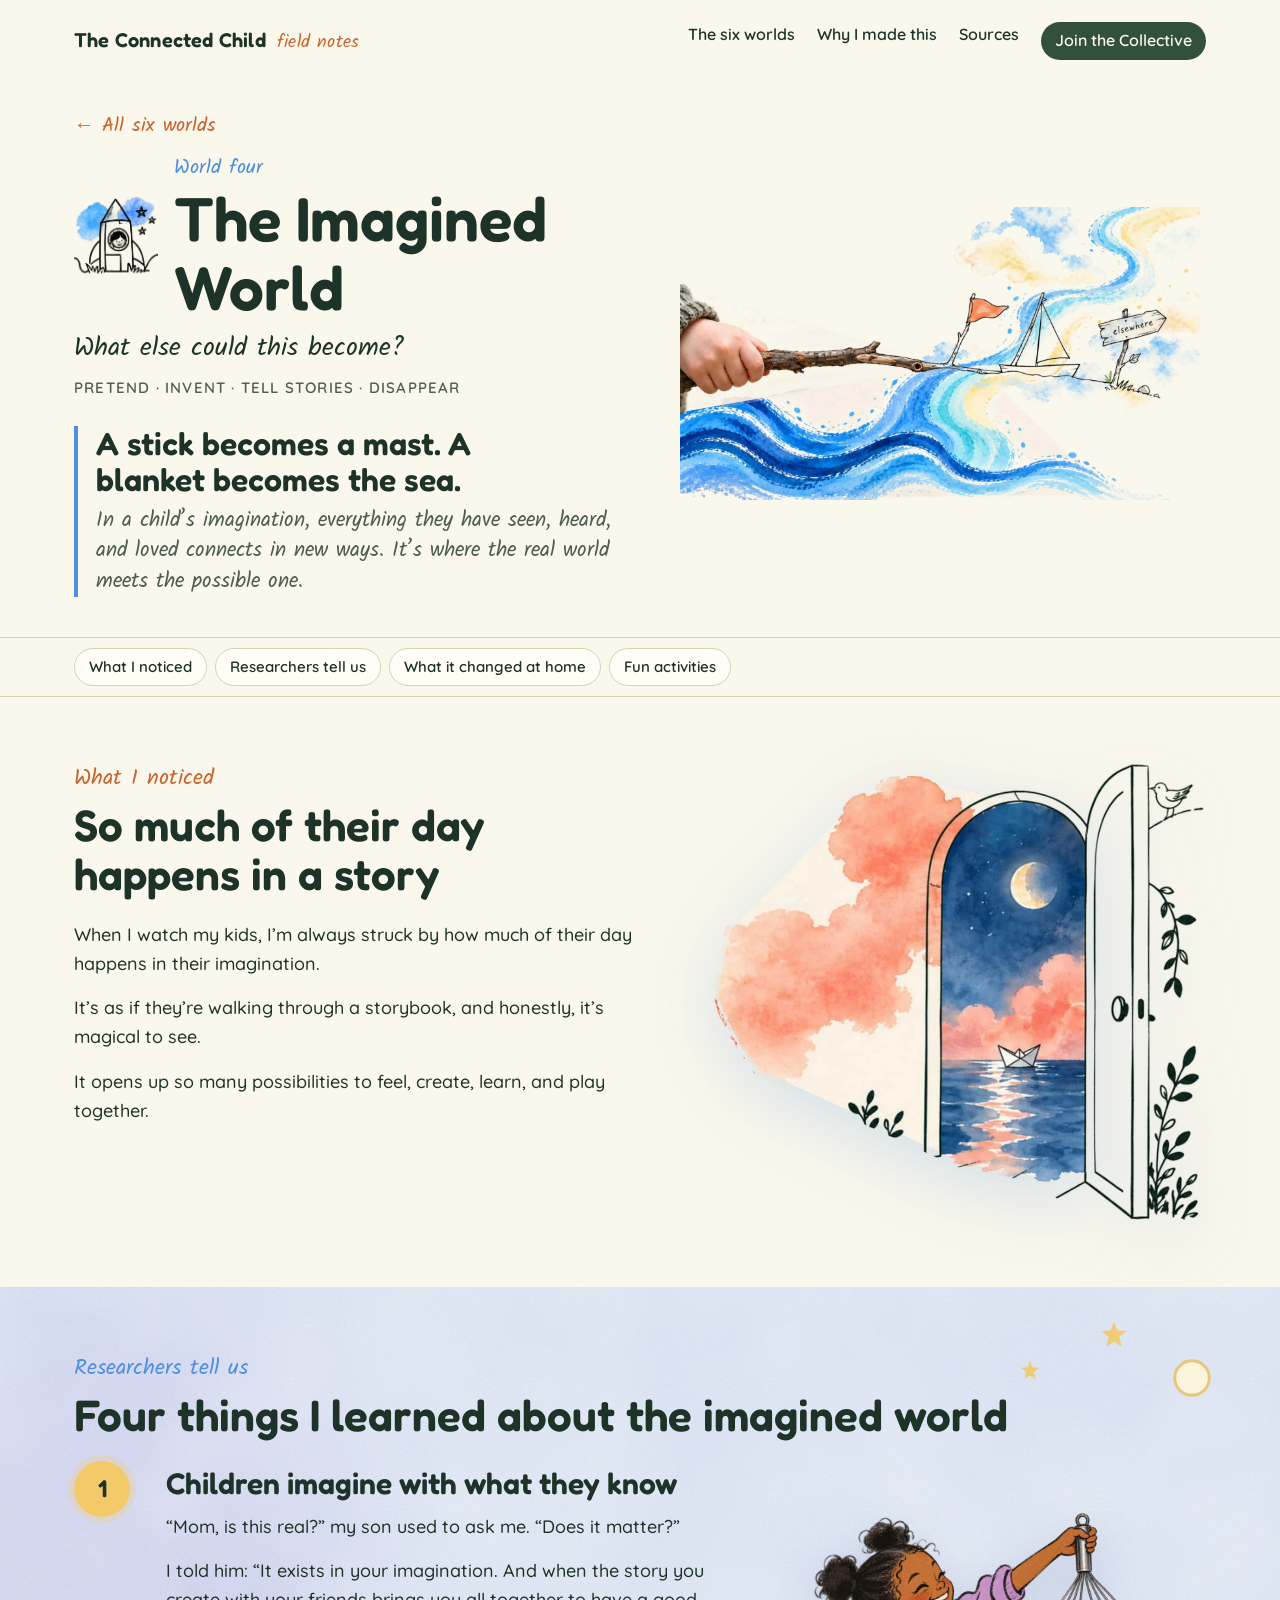
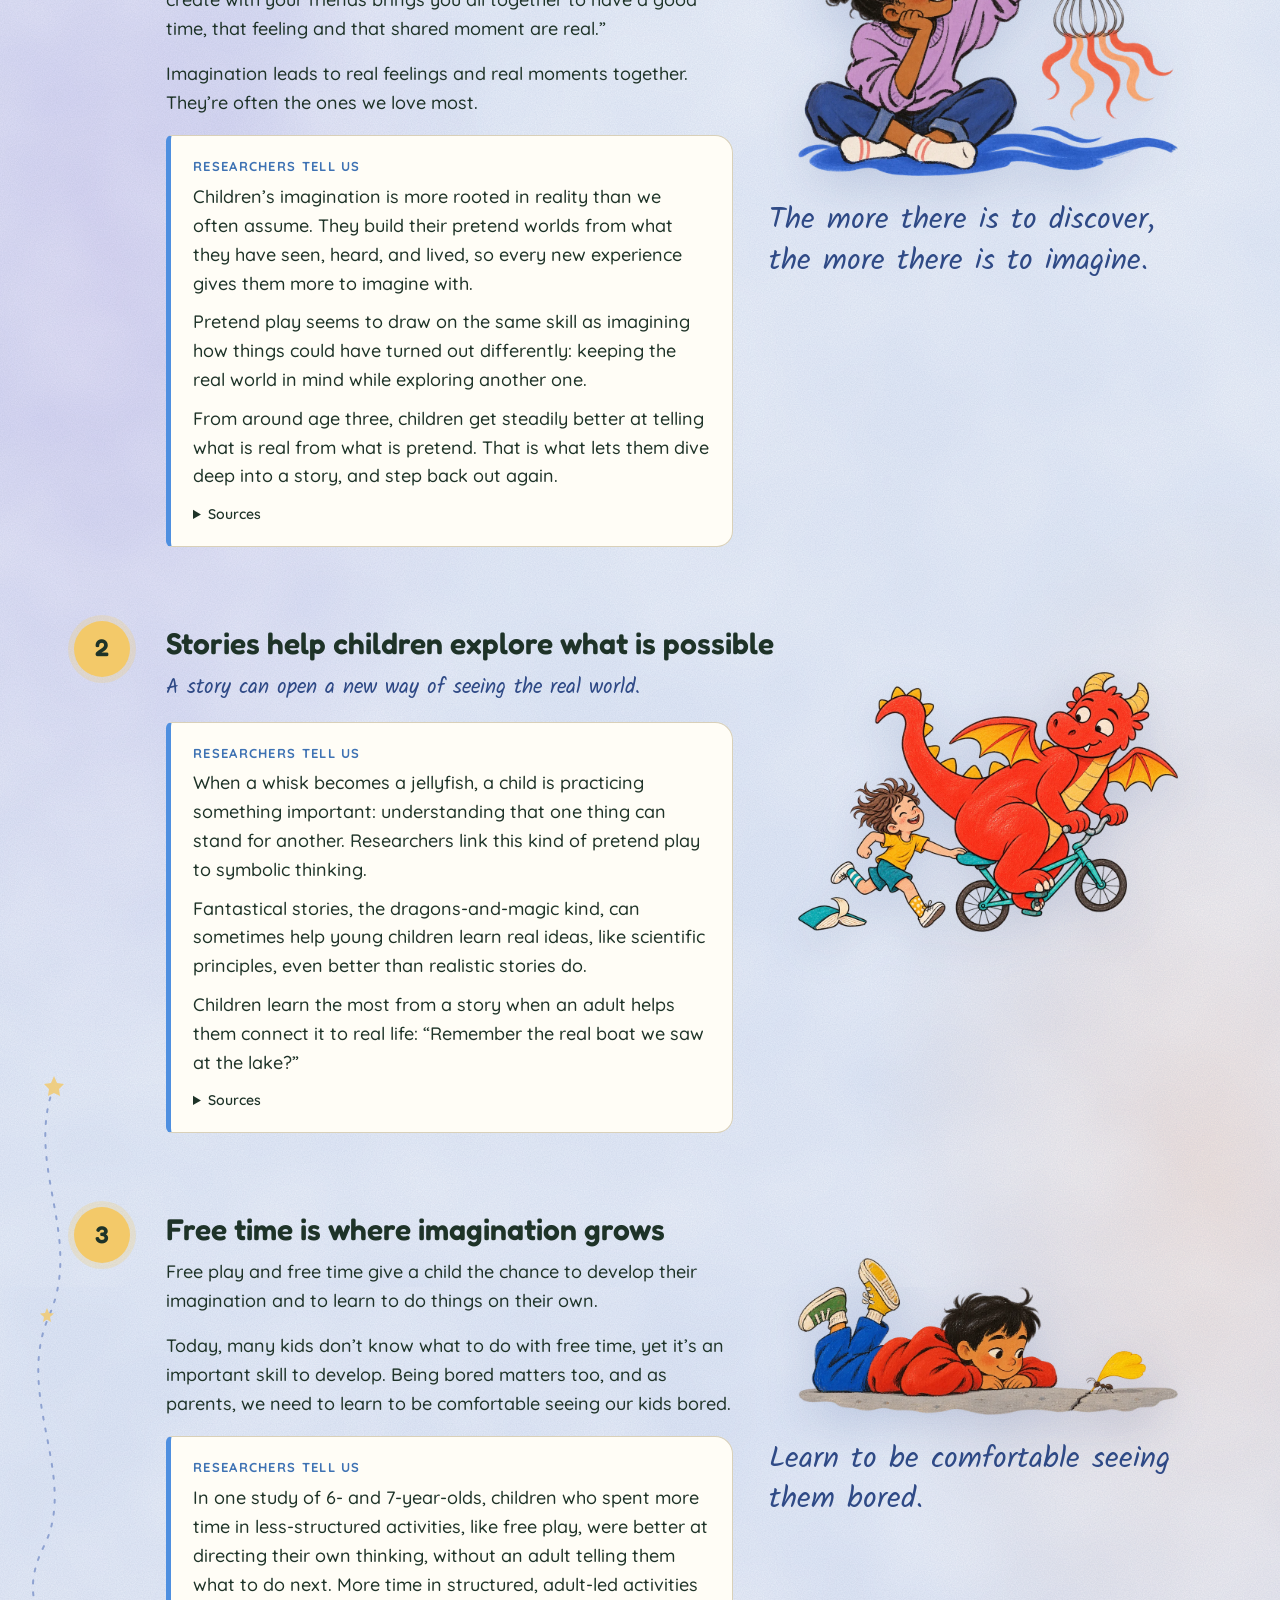
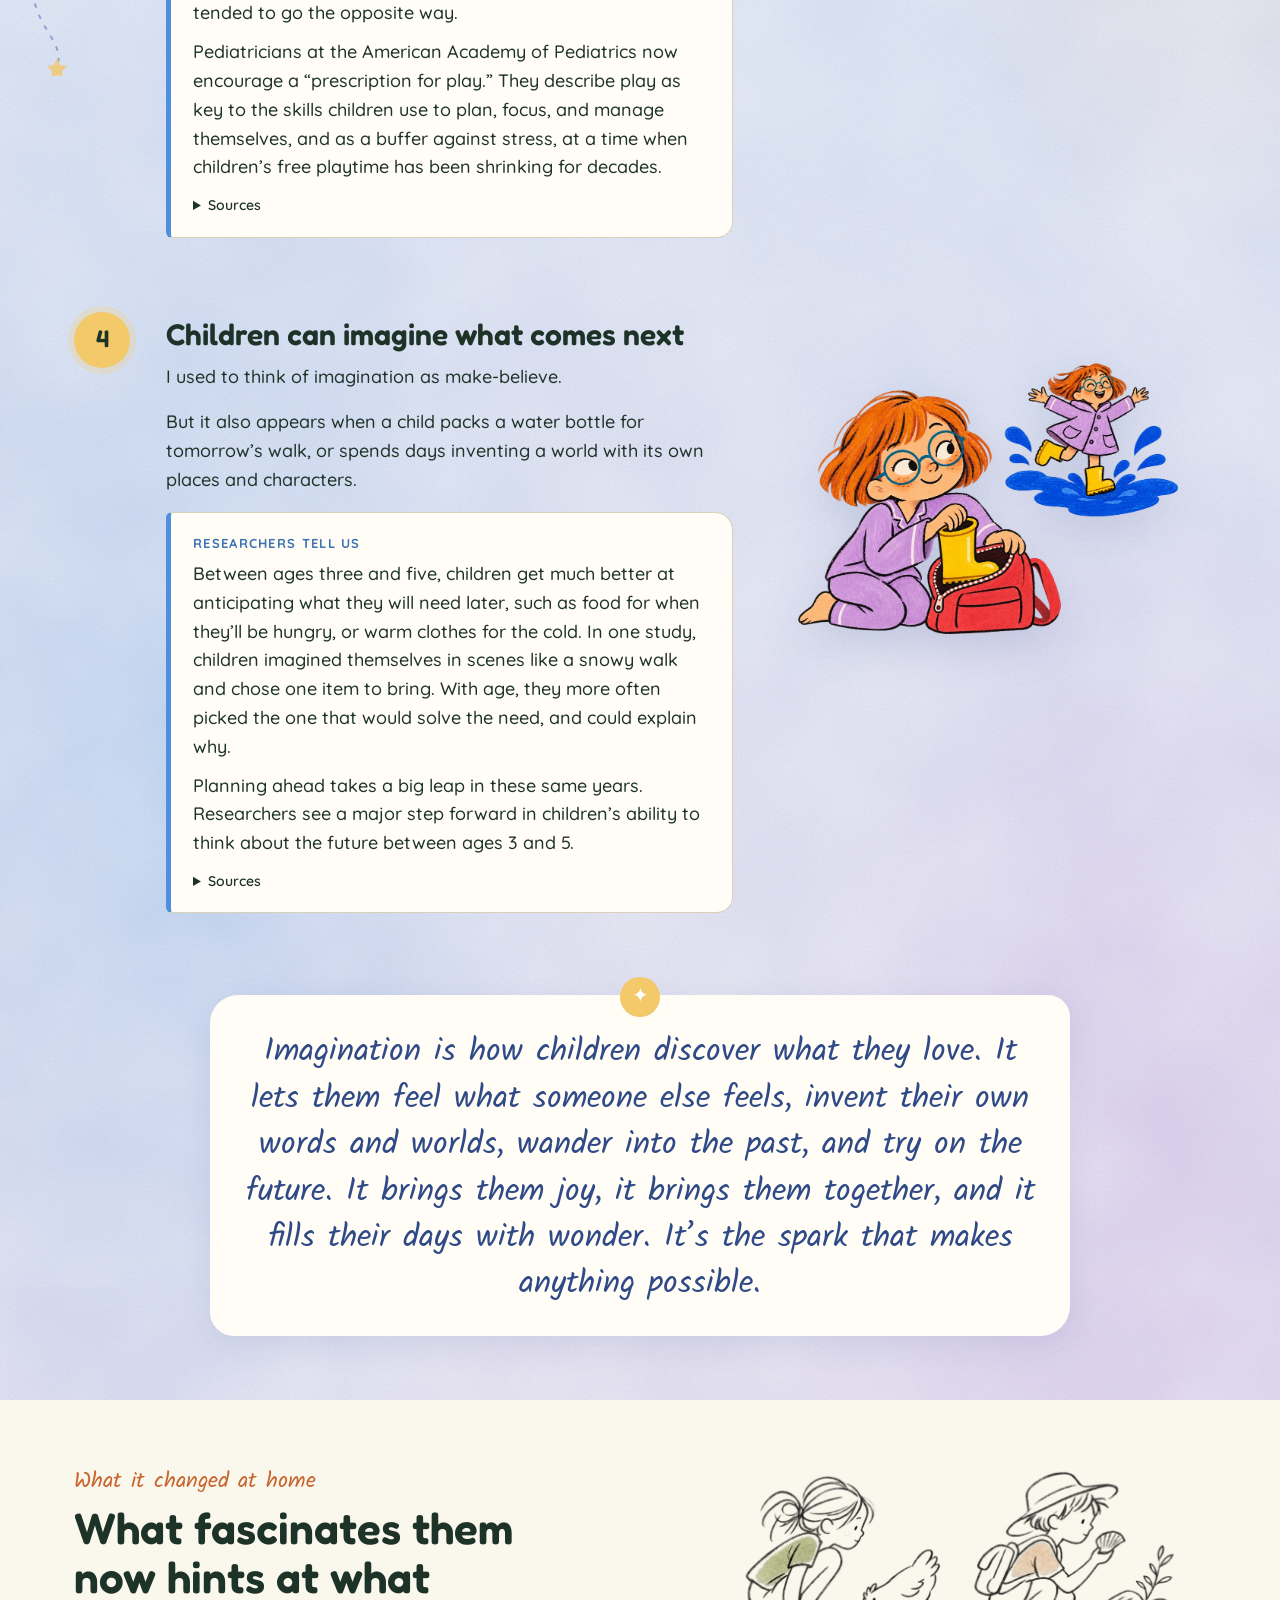
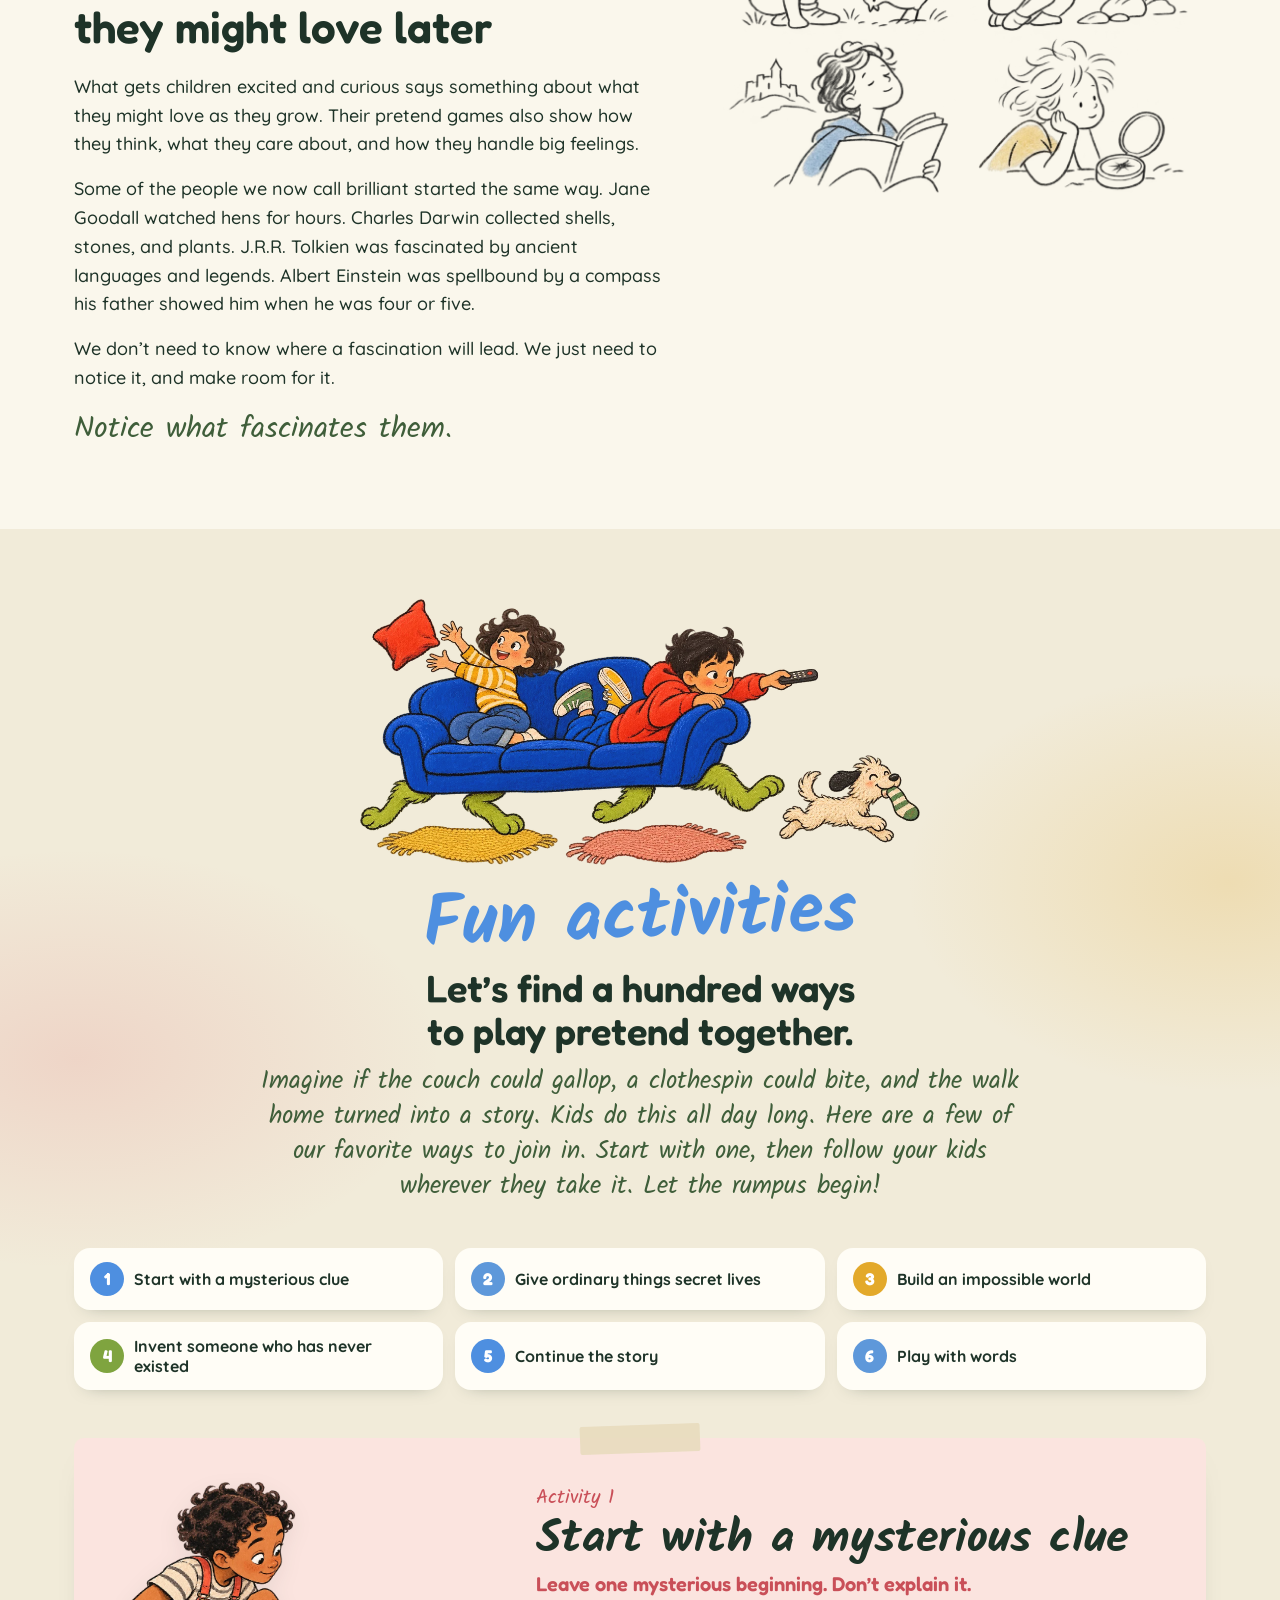
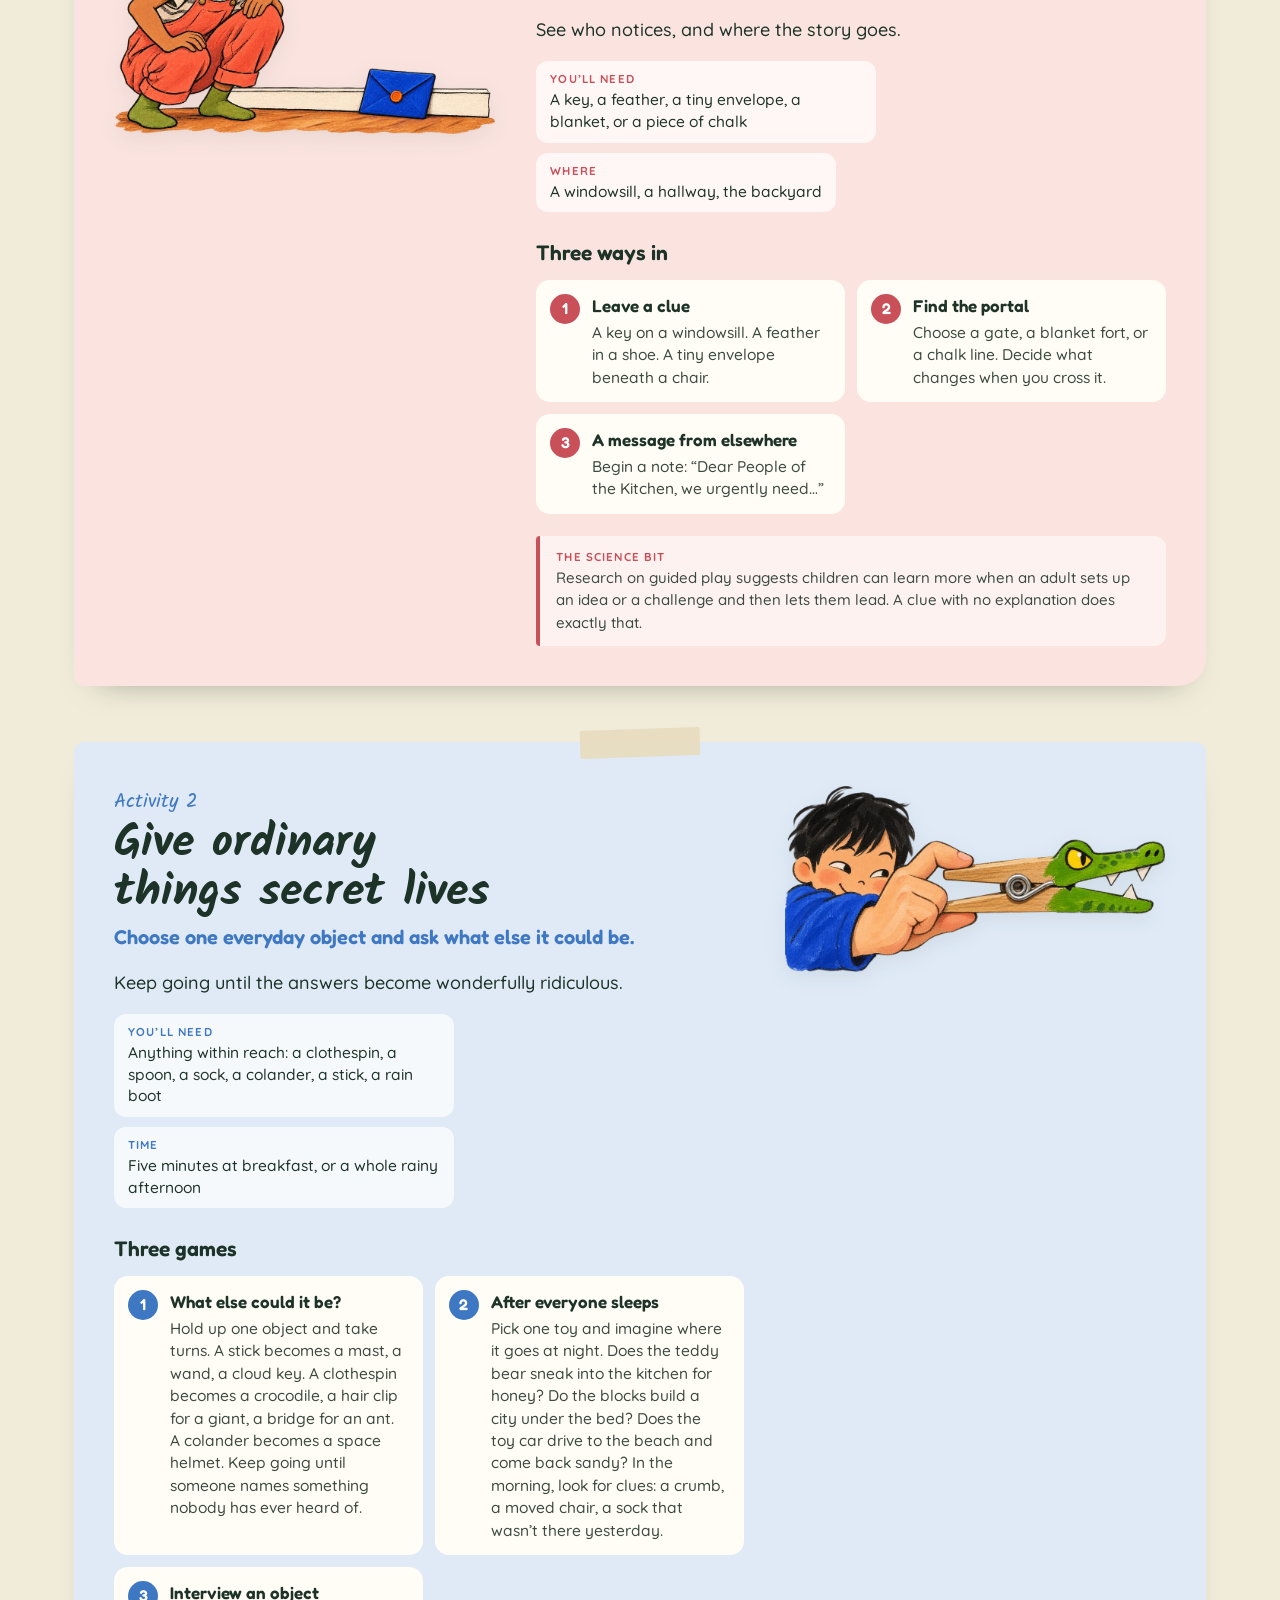
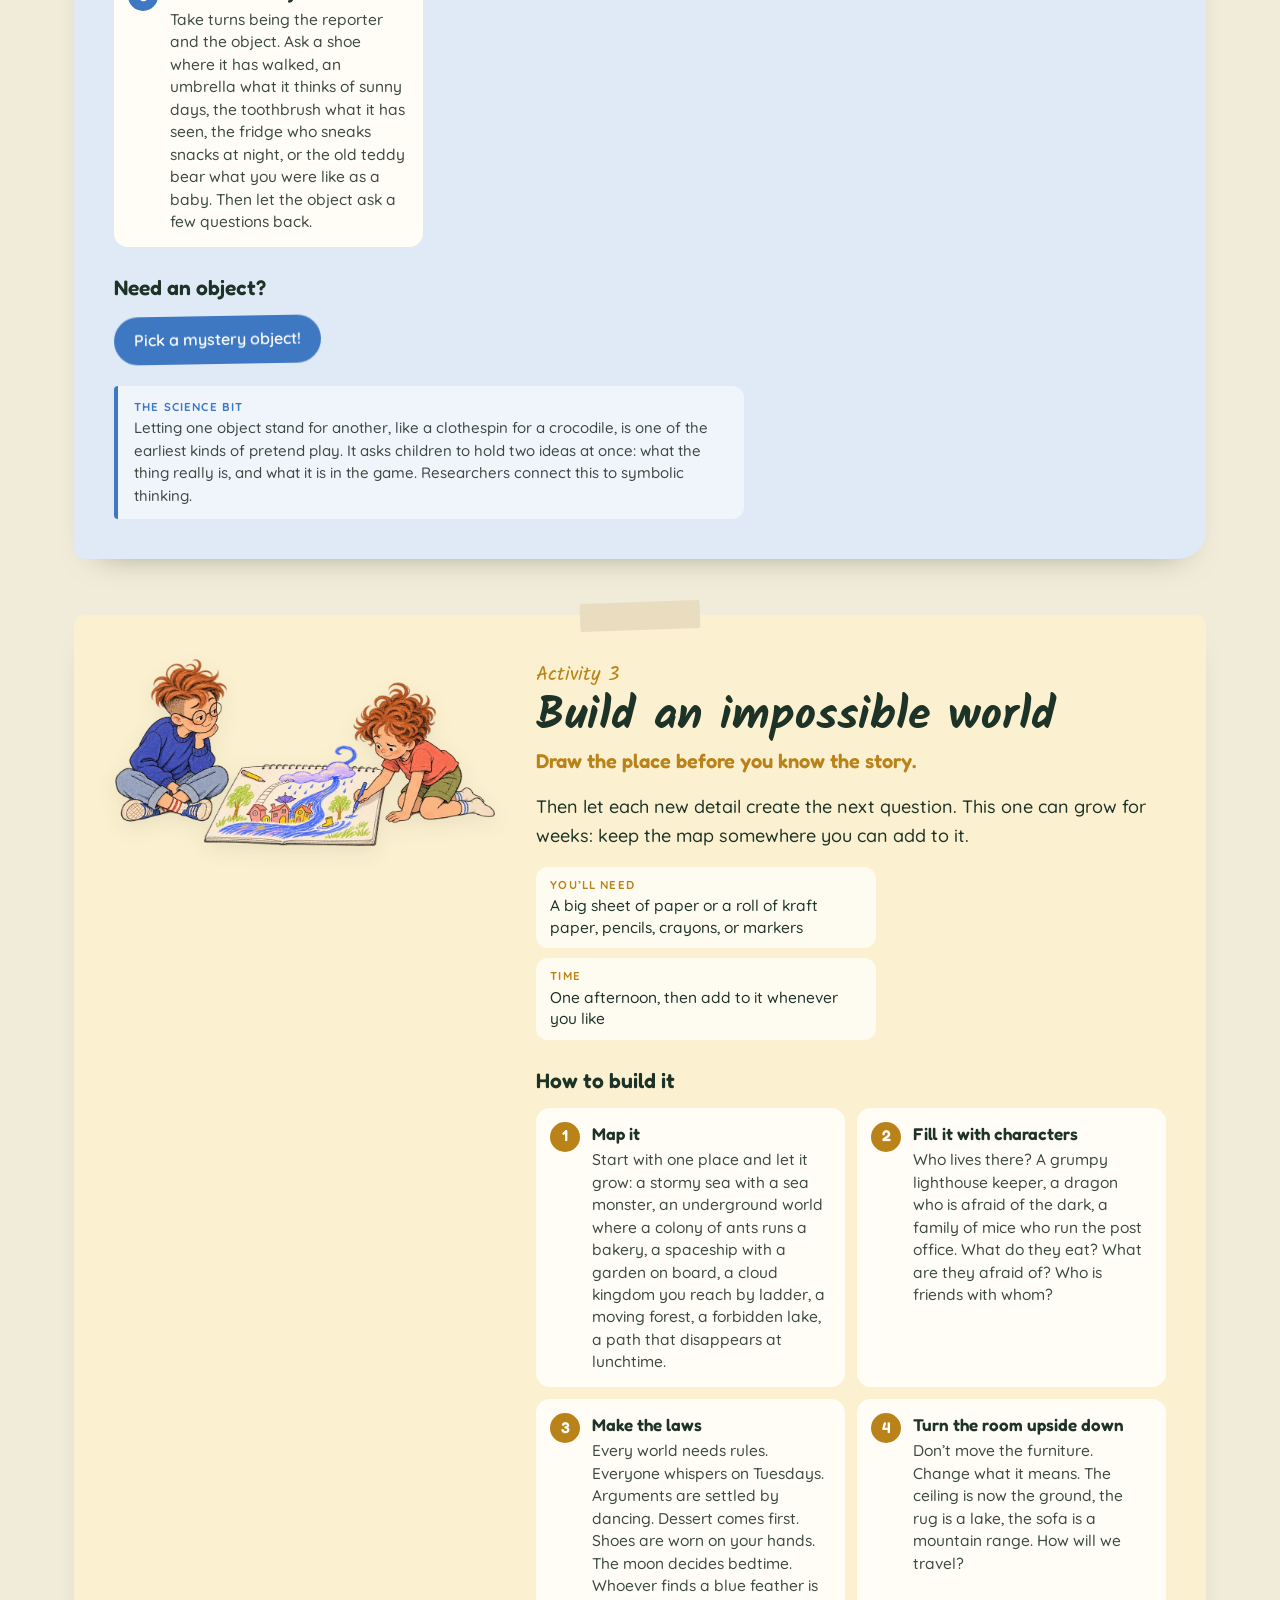
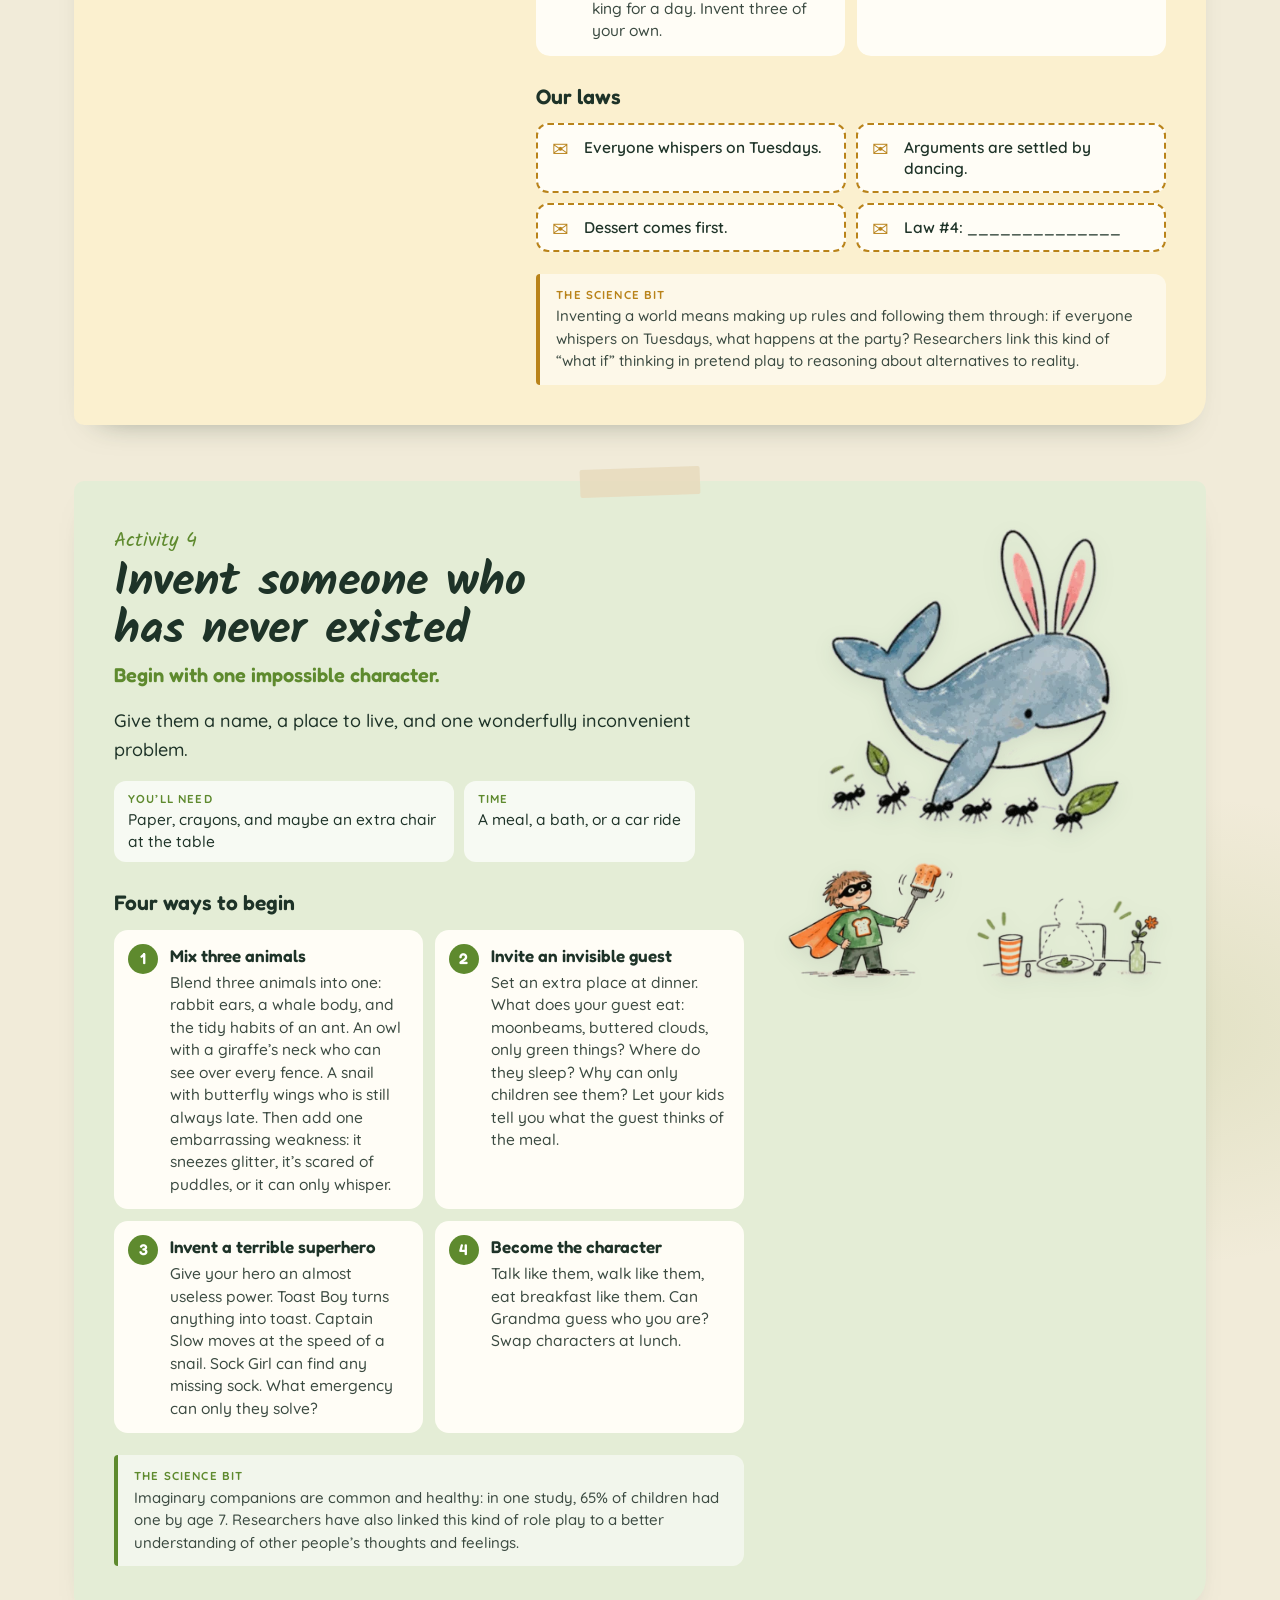
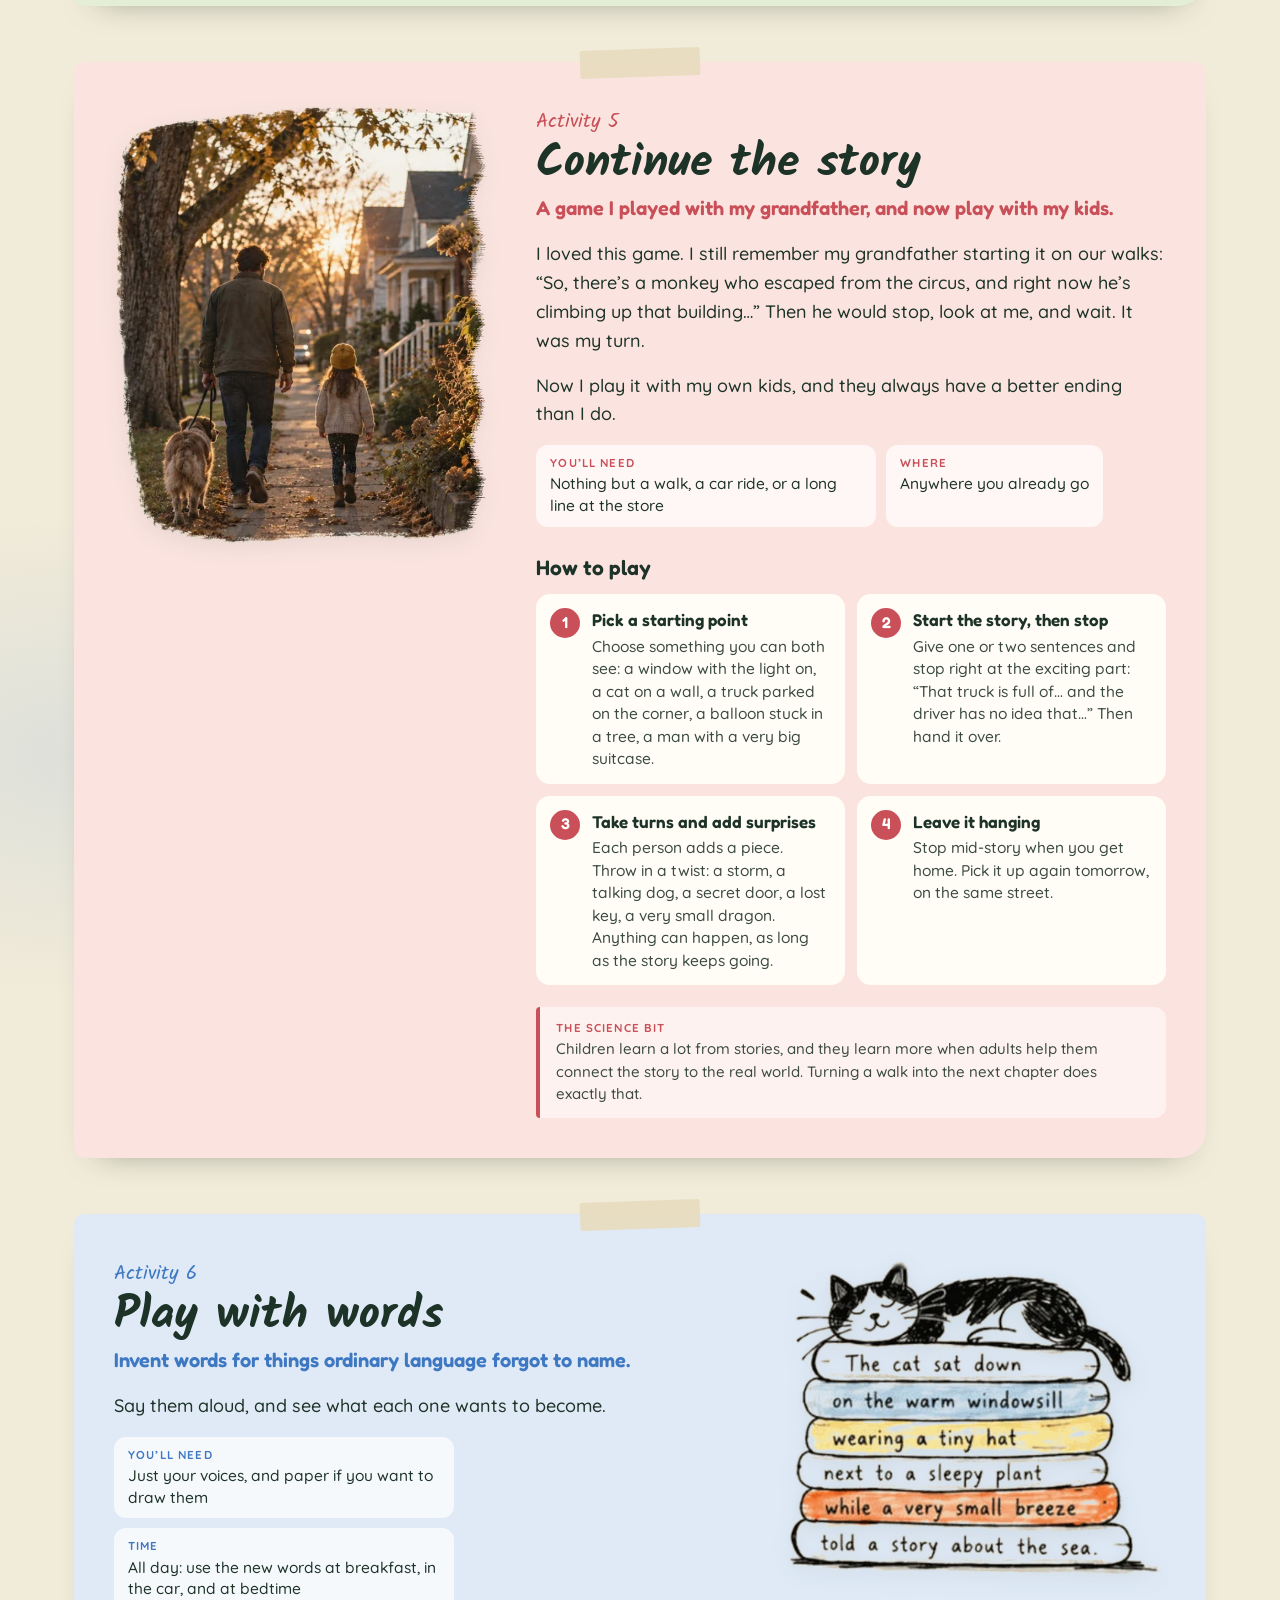
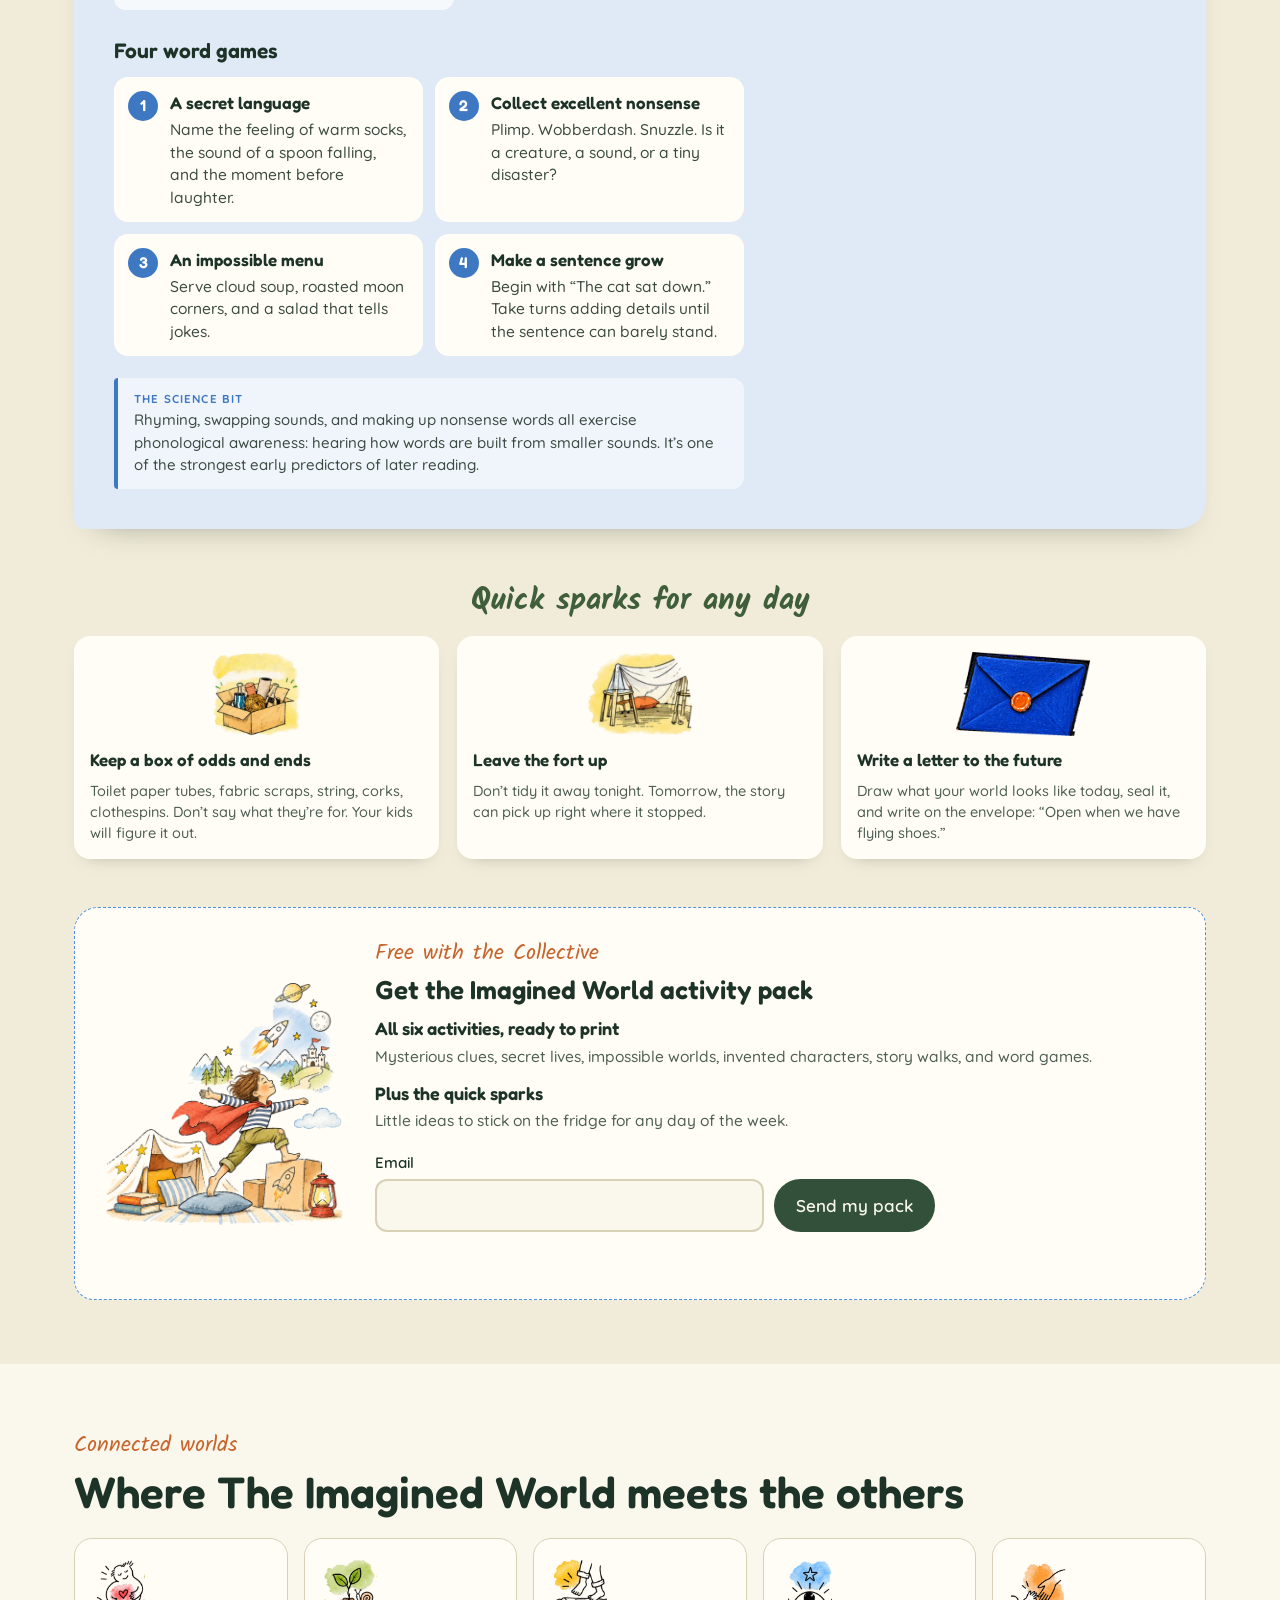
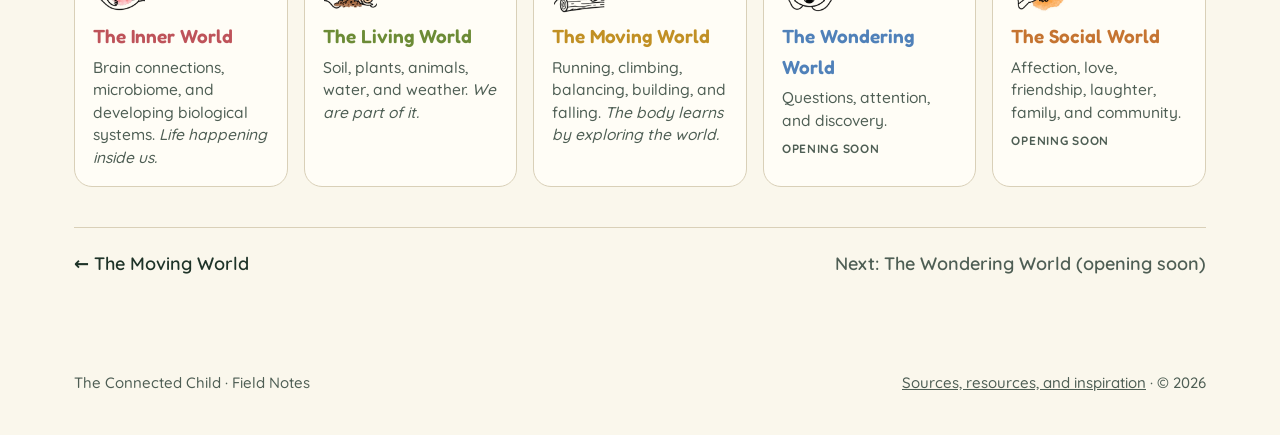
==== imagined-world.html @ 2ee516cb "Imagined World: child-centered intro, curious-children illustration, warmer copy; world cards match " ====
<!DOCTYPE html>
<html lang="en">
<head>
<meta charset="utf-8">
<meta name="viewport" content="width=device-width, initial-scale=1">
<title>The Imagined World · The Connected Child</title>
<meta name="description" content="World four of The Connected Child: what researchers tell us about pretend play, stories, and imagination, what it changed at home, and fun activities to open a secret door together.">
<link rel="preconnect" href="https://fonts.googleapis.com">
<link rel="preconnect" href="https://fonts.gstatic.com" crossorigin>
<link href="https://fonts.googleapis.com/css2?family=Fredoka:wght@500;600&family=Kalam:wght@400;700&family=Quicksand:wght@400;500;600;700&display=swap" rel="stylesheet">
<link rel="stylesheet" href="css/site.css">
<link rel="stylesheet" href="css/world.css">
<style>:root{--w:var(--imagined);--w-soft:#DCE8F8}
/* ---- Imagined World: soft twilight ---- */
@keyframes drift{0%,100%{transform:translateY(0)}50%{transform:translateY(-6px)}}
.w-hero-img{animation:drift 8s ease-in-out infinite}
#explore .garland{width:min(560px,92%)}
#noticed .side img{filter:drop-shadow(0 18px 36px rgba(78,143,224,.22))}
#research{position:relative;overflow:hidden;
  background:
   url("data:image/svg+xml,%3Csvg xmlns='http://www.w3.org/2000/svg' width='240' height='240'%3E%3Cfilter id='n'%3E%3CfeTurbulence type='fractalNoise' baseFrequency='.85' numOctaves='3' stitchTiles='stitch'/%3E%3CfeColorMatrix values='0 0 0 0 .18  0 0 0 0 .25  0 0 0 0 .42  0 0 0 .16 0'/%3E%3C/filter%3E%3Crect width='100%25' height='100%25' filter='url(%23n)'/%3E%3C/svg%3E"),
   url("data:image/svg+xml,%3Csvg xmlns='http://www.w3.org/2000/svg' width='1600' height='1600'%3E%3Cfilter id='m'%3E%3CfeTurbulence type='fractalNoise' baseFrequency='.006' numOctaves='3' seed='4' stitchTiles='stitch'/%3E%3CfeColorMatrix values='0 0 0 0 1  0 0 0 0 1  0 0 0 0 1  0 0 0 .55 -.15'/%3E%3C/filter%3E%3Crect width='100%25' height='100%25' filter='url(%23m)'/%3E%3C/svg%3E"),
   radial-gradient(ellipse 45% 35% at 8% 18%,rgba(186,170,232,.45),transparent 70%),
   radial-gradient(ellipse 40% 30% at 95% 45%,rgba(255,214,186,.45),transparent 70%),
   radial-gradient(ellipse 50% 35% at 12% 82%,rgba(160,200,240,.5),transparent 70%),
   radial-gradient(ellipse 45% 30% at 90% 92%,rgba(214,186,232,.45),transparent 70%),
   linear-gradient(180deg,#E4EBF8 0%,#DEE6F6 55%,#E9E3F3 100%)}
#research::after{content:"";position:absolute;left:1.5%;top:28%;width:70px;height:46%;pointer-events:none;opacity:.8;
  background:url("data:image/svg+xml,%3Csvg xmlns='http://www.w3.org/2000/svg' viewBox='0 0 70 600'%3E%3Cpath d='M35 10 C 5 90, 65 160, 30 240 S 60 400, 25 470 S 50 560, 38 590' fill='none' stroke='%237C93C9' stroke-width='2' stroke-dasharray='3 9' stroke-linecap='round'/%3E%3Cg fill='%23F3C969'%3E%3Cpath d='M35 0l3 7 7 1-5 5 1 7-6-3-6 3 1-7-5-5 7-1z'/%3E%3Cpath d='M28 232l2 5 5 .5-4 3.5 1 5-4-2.5-4 2.5 1-5-4-3.5 5-.5z'/%3E%3Cpath d='M38 582l3 7 7 1-5 5 1 7-6-3-6 3 1-7-5-5 7-1z'/%3E%3C/g%3E%3C/svg%3E") center/contain no-repeat}
#research::before{content:"";position:absolute;top:22px;right:4%;width:220px;height:120px;pointer-events:none;opacity:.9;
  background:
   url("data:image/svg+xml,%3Csvg xmlns='http://www.w3.org/2000/svg' viewBox='0 0 24 24'%3E%3Cpath fill='%23F3C969' d='M12 2l2.6 6.9L22 9.5l-5.6 4.7L18 22l-6-3.8L6 22l1.6-7.8L2 9.5l7.4-.6z'/%3E%3C/svg%3E") 10px 50px/22px no-repeat,
   url("data:image/svg+xml,%3Csvg xmlns='http://www.w3.org/2000/svg' viewBox='0 0 24 24'%3E%3Cpath fill='%23F3C969' d='M12 2l2.6 6.9L22 9.5l-5.6 4.7L18 22l-6-3.8L6 22l1.6-7.8L2 9.5l7.4-.6z'/%3E%3C/svg%3E") 90px 10px/30px no-repeat,
   url("data:image/svg+xml,%3Csvg xmlns='http://www.w3.org/2000/svg' viewBox='0 0 24 24'%3E%3Ccircle cx='12' cy='12' r='9' fill='%23FFF6DA' stroke='%23E9C46A' stroke-width='1.5'/%3E%3C/svg%3E") 160px 46px/46px no-repeat}
#research .w-label{color:#4E8FE0}
#research .finding .n{background:#F3C969;color:#1E3328;box-shadow:0 0 0 6px rgba(243,201,105,.25)}
#research .feel,#research .pull{color:#2F4A86}
#research .finding-body .side img{width:min(380px,100%);filter:drop-shadow(0 14px 22px rgba(47,74,134,.16));animation:drift 9s ease-in-out infinite}
#research .finding:nth-child(even) .side img{animation-delay:-4.5s}
.research-close{position:relative;max-width:860px;margin:64px auto 0;text-align:center;font-family:var(--hand);font-size:clamp(24px,2.7vw,32px);line-height:1.45;color:#2F4A86;padding:34px 30px 28px;background:#FFFDF6;border-radius:28px 22px 30px 24px;box-shadow:0 10px 30px rgba(47,74,134,.10)}
.research-close::before{content:"✦";position:absolute;top:-18px;left:50%;transform:translateX(-50%);width:40px;height:40px;line-height:40px;border-radius:50%;background:#F3C969;color:#fff;font-size:20px}
.lesson .l-art img{filter:drop-shadow(0 6px 10px rgba(30,51,40,.08))}
@media (prefers-reduced-motion:reduce){.w-hero-img,#research .finding-body .side img{animation:none}}
</style>
</head>
<body>

<header class="wrap top">
  <a class="mark" href="index.html">The Connected Child <span>field notes</span></a>
  <nav aria-label="Main">
    <a href="index.html#worlds">The six worlds</a>
    <a href="index.html#why">Why I made this</a>
    <a href="sources.html">Sources</a>
    <a class="pill" href="index.html#signup">Join the Collective</a>
  </nav>
</header>

<main>
  <section class="wrap w-hero">
    <div>
      <a class="w-crumb" href="index.html#worlds">← All six worlds</a>
      <div class="w-title">
        <img src="img/imagined.webp" width="358" height="349" alt="" aria-hidden="true">
        <div>
          <div class="num hand" style="color:var(--w);font-size:20px">World four</div>
          <h1>The Imagined World</h1>
        </div>
      </div>
      <p class="w-tag">What else could this become?</p>
      <p class="w-topics">pretend · invent · tell stories · disappear</p>
      <div class="w-question"><h2>A stick becomes a mast. A blanket becomes the sea.</h2><p>In a child’s imagination, everything they have seen, heard, and loved connects in new ways. It’s where the real world meets the possible one.</p></div>
    </div>
    <img class="w-hero-img" src="img/im-spread.webp" width="1600" height="900" alt="Illustration of a child’s hand holding a stick that turns into a mast, with a flag, a sailboat, and a watercolor sea flowing toward a sign that says “elsewhere.”">
  </section>

  <nav class="w-nav" aria-label="On this page">
    <div class="wrap">
      <a href="#noticed">What I noticed</a>
      <a href="#research">Researchers tell us</a>
      <a href="#home">What it changed at home</a>
      <a href="#explore">Fun activities</a>
    </div>
  </nav>

  <section class="w-sec" id="noticed">
    <div class="wrap two">
      <div class="prose">
        <div class="w-label">What I noticed</div>
        <h2 class="big">So much of their day happens in a story</h2>
        <p>When I watch my kids, I’m always struck by how much of their day happens in their imagination.</p><p>It’s as if they’re walking through a storybook, and honestly, it’s magical to see.</p><p>It opens up so many possibilities to feel, create, learn, and play together.</p>
      </div>
      <div class="side" style="display:grid;gap:16px;justify-items:center"><img src="img/im-portal.webp" width="900" height="843" alt="Watercolor of an open door leading to a night sea, with a crescent moon, pink clouds, and a paper boat on the water."></div>
    </div>
  </section>

  <section class="w-sec tint" id="research">
    <div class="wrap">
      <div class="w-label">Researchers tell us</div>
      <h2 class="big">Four things I learned about the imagined world</h2>
      <div class="findings">
        <article class="finding">
          <div class="n">1</div>
          <div>
            <h3>Children imagine with what they know</h3>
            <div class="finding-body">
              <div><div class="prose"><p>“Mom, is this real?” my son used to ask me. “Does it matter?”</p><p>I told him: “It exists in your imagination. And when the story you create with your friends brings you all together to have a good time, that feeling and that shared moment are real.”</p><p>Imagination leads to real feelings and real moments together. They’re often the ones we love most.</p></div><div class="research"><div class="k">Researchers tell us</div><p>Children’s imagination is more rooted in reality than we often assume. They build their pretend worlds from what they have seen, heard, and lived, so every new experience gives them more to imagine with.</p><p>Pretend play seems to draw on the same skill as imagining how things could have turned out differently: keeping the real world in mind while exploring another one.</p><p>From around age three, children get steadily better at telling what is real from what is pretend. That is what lets them dive deep into a story, and step back out again.</p><details class="src"><summary>Sources</summary><ul><li>Harris, P. L. (2021). Early constraints on the imagination: The realism of young children. <em>Child Development</em>, 92, 466–483.</li><li>Francis, G. A. &amp; Gibson, J. L. (2023). A plausible role of imagination in pretend play, counterfactual reasoning, and executive functions. <em>British Journal of Psychology</em>, 114(3), 749–770.</li><li>Sharon, T. &amp; Woolley, J. D. (2004). Do monsters dream? Young children’s understanding of the fantasy/reality distinction. <em>British Journal of Developmental Psychology</em>, 22, 293–310.</li></ul></details></div></div>
              <div class="side"><img src="img/im-whisk.webp" width="1000" height="694" alt="Illustration of a smiling girl sitting cross-legged, holding up a kitchen whisk with wavy orange streamers like a jellyfish floating over blue waves."><p class="pull">The more there is to discover, the more there is to imagine.</p></div>
            </div>
          </div>
        </article>
        <article class="finding">
          <div class="n">2</div>
          <div>
            <h3>Stories help children explore what is possible</h3>
            <div class="finding-body">
              <div><p class="feel">A story can open a new way of seeing the real world.</p><div class="research"><div class="k">Researchers tell us</div><p>When a whisk becomes a jellyfish, a child is practicing something important: understanding that one thing can stand for another. Researchers link this kind of pretend play to symbolic thinking.</p><p>Fantastical stories, the dragons-and-magic kind, can sometimes help young children learn real ideas, like scientific principles, even better than realistic stories do.</p><p>Children learn the most from a story when an adult helps them connect it to real life: “Remember the real boat we saw at the lake?”</p><details class="src"><summary>Sources</summary><ul><li>Weisberg, D. S. (2015). Pretend play. <em>WIREs Cognitive Science</em>, 6(3), 249–261.</li><li>Hopkins, E. J. &amp; Weisberg, D. S. (2021). Investigating the effectiveness of fantasy stories for teaching scientific principles. <em>Journal of Experimental Child Psychology</em>, 203, 105047.</li><li>Hopkins, E. J. &amp; Weisberg, D. S. (2017). The youngest readers’ dilemma: A review of children’s learning from fictional sources. <em>Developmental Review</em>, 43, 48–70.</li></ul></details></div></div>
              <div class="side"><img src="img/im-dragon.webp" width="1000" height="684" alt="Illustration of a laughing child running behind a big red dragon riding a small blue bicycle, with an open book left on the ground."></div>
            </div>
          </div>
        </article>
        <article class="finding">
          <div class="n">3</div>
          <div>
            <h3>Free time is where imagination grows</h3>
            <div class="finding-body">
              <div><div class="prose"><p>Free play and free time give a child the chance to develop their imagination and to learn to do things on their own.</p><p>Today, many kids don’t know what to do with free time, yet it’s an important skill to develop. Being bored matters too, and as parents, we need to learn to be comfortable seeing our kids bored.</p></div><div class="research"><div class="k">Researchers tell us</div><p>In one study of 6- and 7-year-olds, children who spent more time in less-structured activities, like free play, were better at directing their own thinking, without an adult telling them what to do next. More time in structured, adult-led activities tended to go the opposite way.</p><p>Pediatricians at the American Academy of Pediatrics now encourage a “prescription for play.” They describe play as key to the skills children use to plan, focus, and manage themselves, and as a buffer against stress, at a time when children’s free playtime has been shrinking for decades.</p><details class="src"><summary>Sources</summary><ul><li>Barker, J. E. et al. (2014). Less-structured time in children’s daily lives predicts self-directed executive functioning. <em>Frontiers in Psychology</em>, 5, 593.</li><li>Yogman, M. et al. &amp; AAP Committee on Psychosocial Aspects of Child and Family Health (2018). The power of play: A pediatric role in enhancing development in young children. <em>Pediatrics</em>, 142(3), e20182058.</li></ul></details></div></div>
              <div class="side"><img src="img/im-ant.webp" width="1000" height="411" alt="Illustration of a boy lying on the sidewalk, chin on his hands, watching an ant carry a yellow petal much bigger than itself."><p class="pull">Learn to be comfortable seeing them bored.</p></div>
            </div>
          </div>
        </article>
        <article class="finding">
          <div class="n">4</div>
          <div>
            <h3>Children can imagine what comes next</h3>
            <div class="finding-body">
              <div><div class="prose"><p>I used to think of imagination as make-believe.</p><p>But it also appears when a child packs a water bottle for tomorrow’s walk, or spends days inventing a world with its own places and characters.</p></div><div class="research"><div class="k">Researchers tell us</div><p>Between ages three and five, children get much better at anticipating what they will need later, such as food for when they’ll be hungry, or warm clothes for the cold. In one study, children imagined themselves in scenes like a snowy walk and chose one item to bring. With age, they more often picked the one that would solve the need, and could explain why.</p><p>Planning ahead takes a big leap in these same years. Researchers see a major step forward in children’s ability to think about the future between ages 3 and 5.</p><details class="src"><summary>Sources</summary><ul><li>Atance, C. M. &amp; Meltzoff, A. N. (2005). My future self: Young children’s ability to anticipate and explain future states. <em>Cognitive Development</em>, 20, 341–361.</li><li>Moffett, L., Moll, H. &amp; FitzGibbon, L. (2018). Future planning in preschool children. <em>Developmental Psychology</em>.</li></ul></details></div></div>
              <div class="side"><img src="img/im-boots.webp" width="1000" height="713" alt="Illustration of a girl in pajamas packing yellow rain boots into her bag, imagining herself splashing in a puddle tomorrow."></div>
            </div>
          </div>
        </article>
      </div>
      <p class="research-close">Imagination is how children discover what they love. It lets them feel what someone else feels, invent their own words and worlds, wander into the past, and try on the future. It brings them joy, it brings them together, and it fills their days with wonder. It’s the spark that makes anything possible.</p>
    </div>
  </section>

  <section class="w-sec" id="home">
    <div class="wrap two">
      <div class="prose">
        <div class="w-label">What it changed at home</div>
        <h2 class="big">What fascinates them now hints at what they might love later</h2>
        <p>What gets children excited and curious says something about what they might love as they grow. Their pretend games also show how they think, what they care about, and how they handle big feelings.</p><p>Some of the people we now call brilliant started the same way. Jane Goodall watched hens for hours. Charles Darwin collected shells, stones, and plants. J.R.R. Tolkien was fascinated by ancient languages and legends. Albert Einstein was spellbound by a compass his father showed him when he was four or five.</p><p>We don’t need to know where a fascination will lead. We just need to notice it, and make room for it.</p>
        <p class="pull">Notice what fascinates them.</p>
      </div>
      <img src="img/im-curious.webp" width="1000" height="679" alt="Pencil drawings of four curious children: a girl crouching to watch a hen, a boy in a sun hat studying a seashell, a child reading a book of castles and legends, and a child gazing at an open compass.">
    </div>
  </section>

  <section class="w-sec explore" id="explore">
    <div class="wrap">
      <div class="ex-head">
        <img class="garland" src="img/im-couch.webp" width="1100" height="522" alt="" aria-hidden="true">
        <div class="ex-title">
          
          <div class="ex-kicker">Fun activities</div>
          <h2>Let’s find a hundred ways to play pretend together.</h2>
          <p class="ex-sub">Imagine if the couch could gallop, a clothespin could bite, and the walk home turned into a story. Kids do this all day long. Here are a few of our favorite ways to join in. Start with one, then follow your kids wherever they take it. Let the rumpus begin!</p>
        </div>
        
      </div>
      <nav class="ex-menu" aria-label="Activities on this page" style="--cols:3"><a href="#act-clue" class="m1"><b>1</b>Start with a mysterious clue</a><a href="#act-objects" class="m2"><b>2</b>Give ordinary things secret lives</a><a href="#act-world" class="m3"><b>3</b>Build an impossible world</a><a href="#act-character" class="m4"><b>4</b>Invent someone who has never existed</a><a href="#act-story" class="m1"><b>5</b>Continue the story</a><a href="#act-words" class="m2"><b>6</b>Play with words</a></nav>
      
      <article class="lesson l1" id="act-clue">
        <div class="l-art"><img src="img/im-envelope.webp" width="1000" height="663" alt="Illustration of a curious child crouching to look at a blue envelope with an orange wax seal, propped against the baseboard."></div>
        <div class="l-body"><div class="l-num">Activity 1</div>
          <h3>Start with a mysterious clue</h3>
          <p class="l-tag">Leave one mysterious beginning. Don’t explain it.</p>
          <p>See who notices, and where the story goes.</p>
          <div class="facts"><div><span>You’ll need</span>A key, a feather, a tiny envelope, a blanket, or a piece of chalk</div><div><span>Where</span>A windowsill, a hallway, the backyard</div></div><h4 class="l-h">Three ways in</h4><ol class="steps4"><li><b>Leave a clue</b>A key on a windowsill. A feather in a shoe. A tiny envelope beneath a chair.</li><li><b>Find the portal</b>Choose a gate, a blanket fort, or a chalk line. Decide what changes when you cross it.</li><li><b>A message from elsewhere</b>Begin a note: “Dear People of the Kitchen, we urgently need…”</li></ol><div class="science"><b>The science bit</b> Research on guided play suggests children can learn more when an adult sets up an idea or a challenge and then lets them lead. A clue with no explanation does exactly that.</div></div>
      </article>
      <article class="lesson l2 flip" id="act-objects">
        <div class="l-art"><img src="img/im-clothespin.webp" width="1000" height="488" alt="Illustration of a grinning boy holding a wooden clothespin painted like a crocodile, its jaws wide open."></div>
        <div class="l-body"><div class="l-num">Activity 2</div>
          <h3>Give ordinary things secret lives</h3>
          <p class="l-tag">Choose one everyday object and ask what else it could be.</p>
          <p>Keep going until the answers become wonderfully ridiculous.</p>
          <div class="facts"><div><span>You’ll need</span>Anything within reach: a clothespin, a spoon, a sock, a colander, a stick, a rain boot</div><div><span>Time</span>Five minutes at breakfast, or a whole rainy afternoon</div></div><h4 class="l-h">Three games</h4><ol class="steps4"><li><b>What else could it be?</b>Hold up one object and take turns. A stick becomes a mast, a wand, a cloud key. A clothespin becomes a crocodile, a hair clip for a giant, a bridge for an ant. A colander becomes a space helmet. Keep going until someone names something nobody has ever heard of.</li><li><b>After everyone sleeps</b>Pick one toy and imagine where it goes at night. Does the teddy bear sneak into the kitchen for honey? Do the blocks build a city under the bed? Does the toy car drive to the beach and come back sandy? In the morning, look for clues: a crumb, a moved chair, a sock that wasn’t there yesterday.</li><li><b>Interview an object</b>Take turns being the reporter and the object. Ask a shoe where it has walked, an umbrella what it thinks of sunny days, the toothbrush what it has seen, the fridge who sneaks snacks at night, or the old teddy bear what you were like as a baby. Then let the object ask a few questions back.</li></ol><h4 class="l-h">Need an object?</h4><div class="spin" data-options='["A wooden spoon", "A clothespin", "An old sock", "A cardboard tube", "A colander", "A scarf", "A stick", "A rain boot", "An umbrella", "A toothbrush", "A cushion", "A paper bag", "A bottle cap", "A blanket", "A teddy bear", "A whisk"]'><button type="button">Pick a mystery object!</button><output aria-live="polite"></output></div><div class="science"><b>The science bit</b> Letting one object stand for another, like a clothespin for a crocodile, is one of the earliest kinds of pretend play. It asks children to hold two ideas at once: what the thing really is, and what it is in the game. Researchers connect this to symbolic thinking.</div></div>
      </article>
      <article class="lesson l3" id="act-world">
        <div class="l-art"><img src="img/im-siblings.webp" width="1000" height="491" alt="Illustration of two siblings on the floor drawing a world together in a big sketchbook: little houses, a river flowing from a purple cloud, a ladder to the sky, and a yellow rain boot floating by."></div>
        <div class="l-body"><div class="l-num">Activity 3</div>
          <h3>Build an impossible world</h3>
          <p class="l-tag">Draw the place before you know the story.</p>
          <p>Then let each new detail create the next question. This one can grow for weeks: keep the map somewhere you can add to it.</p>
          <div class="facts"><div><span>You’ll need</span>A big sheet of paper or a roll of kraft paper, pencils, crayons, or markers</div><div><span>Time</span>One afternoon, then add to it whenever you like</div></div><h4 class="l-h">How to build it</h4><ol class="steps4"><li><b>Map it</b>Start with one place and let it grow: a stormy sea with a sea monster, an underground world where a colony of ants runs a bakery, a spaceship with a garden on board, a cloud kingdom you reach by ladder, a moving forest, a forbidden lake, a path that disappears at lunchtime.</li><li><b>Fill it with characters</b>Who lives there? A grumpy lighthouse keeper, a dragon who is afraid of the dark, a family of mice who run the post office. What do they eat? What are they afraid of? Who is friends with whom?</li><li><b>Make the laws</b>Every world needs rules. Everyone whispers on Tuesdays. Arguments are settled by dancing. Dessert comes first. Shoes are worn on your hands. The moon decides bedtime. Whoever finds a blue feather is king for a day. Invent three of your own.</li><li><b>Turn the room upside down</b>Don’t move the furniture. Change what it means. The ceiling is now the ground, the rug is a lake, the sofa is a mountain range. How will we travel?</li></ol><h4 class="l-h">Our laws</h4><div class="tickets"><div class="ticket">Everyone whispers on Tuesdays.</div><div class="ticket">Arguments are settled by dancing.</div><div class="ticket">Dessert comes first.</div><div class="ticket">Law #4: ______________</div></div><div class="science"><b>The science bit</b> Inventing a world means making up rules and following them through: if everyone whispers on Tuesdays, what happens at the party? Researchers link this kind of “what if” thinking in pretend play to reasoning about alternatives to reality.</div></div>
      </article>
      <article class="lesson l4 flip" id="act-character">
        <div class="l-art"><img src="img/im-a4-whale.webp" width="400" height="419" alt="Watercolor of a whale with rabbit ears, followed by a line of busy ants." style="width:min(300px,100%)"><div style="display:flex;gap:18px;align-items:end;justify-content:center"><img src="img/im-a4-hero.webp" width="400" height="279" alt="Drawing of a masked superhero with a toast emblem, proudly holding up toast on a fork." style="width:170px"><img src="img/im-a4-guest.webp" width="400" height="176" alt="Drawing of a place set at the table for an invisible guest." style="width:190px"></div></div>
        <div class="l-body"><div class="l-num">Activity 4</div>
          <h3>Invent someone who has never existed</h3>
          <p class="l-tag">Begin with one impossible character.</p>
          <p>Give them a name, a place to live, and one wonderfully inconvenient problem.</p>
          <div class="facts"><div><span>You’ll need</span>Paper, crayons, and maybe an extra chair at the table</div><div><span>Time</span>A meal, a bath, or a car ride</div></div><h4 class="l-h">Four ways to begin</h4><ol class="steps4"><li><b>Mix three animals</b>Blend three animals into one: rabbit ears, a whale body, and the tidy habits of an ant. An owl with a giraffe’s neck who can see over every fence. A snail with butterfly wings who is still always late. Then add one embarrassing weakness: it sneezes glitter, it’s scared of puddles, or it can only whisper.</li><li><b>Invite an invisible guest</b>Set an extra place at dinner. What does your guest eat: moonbeams, buttered clouds, only green things? Where do they sleep? Why can only children see them? Let your kids tell you what the guest thinks of the meal.</li><li><b>Invent a terrible superhero</b>Give your hero an almost useless power. Toast Boy turns anything into toast. Captain Slow moves at the speed of a snail. Sock Girl can find any missing sock. What emergency can only they solve?</li><li><b>Become the character</b>Talk like them, walk like them, eat breakfast like them. Can Grandma guess who you are? Swap characters at lunch.</li></ol><div class="science"><b>The science bit</b> Imaginary companions are common and healthy: in one study, 65% of children had one by age 7. Researchers have also linked this kind of role play to a better understanding of other people’s thoughts and feelings.</div></div>
      </article>
      <article class="lesson l1" id="act-story">
        <div class="l-art"><img src="img/im-a5-walk.webp" width="690" height="796" alt="Photo of a parent and a child walking a dog down a leafy sidewalk at sunset, seen from behind."></div>
        <div class="l-body"><div class="l-num">Activity 5</div>
          <h3>Continue the story</h3>
          <p class="l-tag">A game I played with my grandfather, and now play with my kids.</p>
          <p>I loved this game. I still remember my grandfather starting it on our walks: “So, there’s a monkey who escaped from the circus, and right now he’s climbing up that building…” Then he would stop, look at me, and wait. It was my turn.</p><p>Now I play it with my own kids, and they always have a better ending than I do.</p>
          <div class="facts"><div><span>You’ll need</span>Nothing but a walk, a car ride, or a long line at the store</div><div><span>Where</span>Anywhere you already go</div></div><h4 class="l-h">How to play</h4><ol class="steps4"><li><b>Pick a starting point</b>Choose something you can both see: a window with the light on, a cat on a wall, a truck parked on the corner, a balloon stuck in a tree, a man with a very big suitcase.</li><li><b>Start the story, then stop</b>Give one or two sentences and stop right at the exciting part: “That truck is full of… and the driver has no idea that…” Then hand it over.</li><li><b>Take turns and add surprises</b>Each person adds a piece. Throw in a twist: a storm, a talking dog, a secret door, a lost key, a very small dragon. Anything can happen, as long as the story keeps going.</li><li><b>Leave it hanging</b>Stop mid-story when you get home. Pick it up again tomorrow, on the same street.</li></ol><div class="science"><b>The science bit</b> Children learn a lot from stories, and they learn more when adults help them connect the story to the real world. Turning a walk into the next chapter does exactly that.</div></div>
      </article>
      <article class="lesson l2 flip" id="act-words">
        <div class="l-art"><img src="img/im-a6-cat.webp" width="500" height="421" alt="Drawing of a cat asleep on a stack of sentence strips that grow longer: The cat sat down, on the warm windowsill, wearing a tiny hat, next to a sleepy plant, while a very small breeze told a story about the sea." style="width:min(380px,100%)"></div>
        <div class="l-body"><div class="l-num">Activity 6</div>
          <h3>Play with words</h3>
          <p class="l-tag">Invent words for things ordinary language forgot to name.</p>
          <p>Say them aloud, and see what each one wants to become.</p>
          <div class="facts"><div><span>You’ll need</span>Just your voices, and paper if you want to draw them</div><div><span>Time</span>All day: use the new words at breakfast, in the car, and at bedtime</div></div><h4 class="l-h">Four word games</h4><ol class="steps4"><li><b>A secret language</b>Name the feeling of warm socks, the sound of a spoon falling, and the moment before laughter.</li><li><b>Collect excellent nonsense</b>Plimp. Wobberdash. Snuzzle. Is it a creature, a sound, or a tiny disaster?</li><li><b>An impossible menu</b>Serve cloud soup, roasted moon corners, and a salad that tells jokes.</li><li><b>Make a sentence grow</b>Begin with “The cat sat down.” Take turns adding details until the sentence can barely stand.</li></ol><div class="science"><b>The science bit</b> Rhyming, swapping sounds, and making up nonsense words all exercise phonological awareness: hearing how words are built from smaller sounds. It’s one of the strongest early predictors of later reading.</div></div>
      </article>
      <div class="sparks">
        <h3 class="g-label">Quick sparks for any day</h3>
        <div class="spark-row"><div class="spark"><img src="img/sp-box.webp" width="500" height="469" alt="Drawing of a cardboard box full of yarn, corks, tubes, and bottles."><b>Keep a box of odds and ends</b><p>Toilet paper tubes, fabric scraps, string, corks, clothespins. Don’t say what they’re for. Your kids will figure it out.</p></div><div class="spark"><img src="img/sp-fort.webp" width="494" height="390" alt="Drawing of a blanket fort over two chairs, with a little arrow sign."><b>Leave the fort up</b><p>Don’t tidy it away tonight. Tomorrow, the story can pick up right where it stopped.</p></div><div class="spark"><img src="img/sp-letter.webp" width="631" height="395" alt="Drawing of a blue envelope sealed with orange wax."><b>Write a letter to the future</b><p>Draw what your world looks like today, seal it, and write on the envelope: “Open when we have flying shoes.”</p></div></div>
      </div>

      <div class="pack" id="join">
        <img src="img/im-cape.webp" width="1000" height="1012" alt="Illustration of a child in a red cape stepping onto a cardboard box.">
        <div>
          <div class="w-label">Free with the Collective</div>
          <h3>Get the Imagined World activity pack</h3>
          <ul><li><strong>All six activities, ready to print</strong><span>Mysterious clues, secret lives, impossible worlds, invented characters, story walks, and word games.</span></li><li><strong>Plus the quick sparks</strong><span>Little ideas to stick on the fridge for any day of the week.</span></li></ul>
          <form id="pack-form" novalidate>
            <div class="field">
              <label for="pack-email">Email</label>
              <input id="pack-email" type="email" autocomplete="email" required>
            </div>
            <button type="submit">Send my pack</button>
            <p class="thanks" id="pack-thanks" aria-live="polite"></p>
          </form>
        </div>
      </div>
    </div>
  </section>

  <section class="w-sec">
    <div class="wrap">
      <div class="w-label">Connected worlds</div>
      <h2 class="big">Where The Imagined World meets the others</h2>
      <div class="links"><a class="link" href="inner-world.html" style="--c:var(--inner)"><img src="img/inner.webp" width="297" height="349" alt="" aria-hidden="true"><div><h4>The Inner World</h4><p>Brain connections, microbiome, and developing biological systems. <i>Life happening inside us.</i></p></div></a><a class="link" href="living-world.html" style="--c:var(--living)"><img src="img/living.webp" width="327" height="349" alt="" aria-hidden="true"><div><h4>The Living World</h4><p>Soil, plants, animals, water, and weather. <i>We are part of it.</i></p></div></a><a class="link" href="moving-world.html" style="--c:var(--moving)"><img src="img/moving.webp" width="328" height="349" alt="" aria-hidden="true"><div><h4>The Moving World</h4><p>Running, climbing, balancing, building, and falling. <i>The body learns by exploring the world.</i></p></div></a><div class="link" style="--c:var(--wondering)"><img src="img/wondering.webp" width="277" height="349" alt="" aria-hidden="true"><div><h4>The Wondering World</h4><p>Questions, attention, and discovery.</p><span class="soon">Opening soon</span></div></div><div class="link" style="--c:var(--social)"><img src="img/social.webp" width="359" height="349" alt="" aria-hidden="true"><div><h4>The Social World</h4><p>Affection, love, friendship, laughter, family, and community.</p><span class="soon">Opening soon</span></div></div></div>
      <div class="next">
        <a href="moving-world.html">← The Moving World</a>
        <span>Next: The Wondering World (opening soon)</span>
      </div>
    </div>
  </section>
</main>

<footer>
  <div class="wrap">
    <span>The Connected Child · Field Notes</span>
    <span><a href="sources.html">Sources, resources, and inspiration</a> · © 2026</span>
  </div>
</footer>

<script>
document.querySelectorAll('.hunt').forEach(h => {
  const out = h.parentElement.querySelector('.hunt-count');
  const boxes = h.querySelectorAll('input');
  const upd = () => { const n = [...boxes].filter(b => b.checked).length; out.textContent = n === boxes.length ? (h.dataset.done || 'You found them all! Real naturalists.') : n + ' of ' + boxes.length + ' ' + (h.dataset.label || 'signs found'); };
  boxes.forEach(b => b.addEventListener('change', upd)); upd();
});
document.querySelectorAll('.spin').forEach(sp => {
  const opts = JSON.parse(sp.dataset.options); const out = sp.querySelector('output'); let last = -1;
  sp.querySelector('button').addEventListener('click', () => { let i; do { i = Math.floor(Math.random() * opts.length); } while (i === last && opts.length > 1); last = i; out.textContent = opts[i]; });
});
document.getElementById('pack-form').addEventListener('submit', e => {
  e.preventDefault();
  const email = document.getElementById('pack-email');
  const t = document.getElementById('pack-thanks');
  if (!/^[^\s@]+@[^\s@]+\.[^\s@]+$/.test(email.value.trim())) { t.textContent = 'Please check your email address.'; email.focus(); return; }
  // Connect to this world's Kit form here.
  t.textContent = 'Preview only: sign-up is not connected yet.';
});
</script>
</body>
</html>
---- css/site.css ----
:root{
  /* Layout idea: one hand-drawn thread runs through the page; the six worlds hang off it. */
  --paper:#FAF7EC;
  --paper-deep:#F1EBD9;
  --ink:#1E3328;          /* deep forest ink */
  --ink-soft:#4E5E54;
  --forest:#3F5E3A;
  --orange:#C8642D;       /* burnt orange accent */
  --green:#33503A;        /* deep forest: sign-up band + top button */
  --line:#D9D0B8;
  --display:"Fredoka", "Trebuchet MS", system-ui, sans-serif;
  --hand:"Kalam", "Comic Sans MS", cursive;
  --body:"Quicksand", "Segoe UI", system-ui, sans-serif;
  --inner:#E0626A; --living:#7FA43F; --moving:#E3A92A;
  --imagined:#4E8FE0; --wondering:#5E98DA; --social:#E8893A;
  color-scheme:light;
}
*{box-sizing:border-box}
html,body{margin:0}
body{background:var(--paper);color:var(--ink);font-family:var(--body);font-size:18px;line-height:1.6;font-weight:500}
img{max-width:100%;height:auto;display:block}
a{color:inherit}
:focus-visible{outline:3px solid var(--orange);outline-offset:3px;border-radius:6px}
.wrap{max-width:1180px;margin:0 auto;padding:0 24px}
h1,h2,h3{font-family:var(--display);font-weight:600;line-height:1.12;text-wrap:balance;margin:0}
.hand{font-family:var(--hand);font-weight:400}

/* header */
.top{display:flex;align-items:center;justify-content:space-between;gap:16px;padding-top:22px;padding-bottom:22px;flex-wrap:wrap}
.mark{font-family:var(--display);font-weight:600;font-size:20px;text-decoration:none;letter-spacing:.01em}
.mark span{font-family:var(--hand);font-weight:400;color:var(--orange);font-size:18px;margin-left:6px}
.top nav{display:flex;gap:22px;flex-wrap:wrap;font-size:16px}
.top nav a{text-decoration:none;font-weight:600}
.top nav a:hover{color:var(--orange)}
.top nav .pill{background:var(--green);color:var(--paper);padding:6px 14px;border-radius:999px}
.top nav .pill:hover{background:var(--orange);color:var(--paper)}

/* hero */
.hero{padding:40px 0 8px;display:grid;gap:18px;max-width:780px}
.eyebrow{font-family:var(--hand);font-size:22px;color:var(--orange)}
.hero h1{font-size:clamp(38px,5.6vw,64px)}
.hero p{margin:0;font-size:20px;color:var(--ink-soft);max-width:62ch}
.hero strong{color:var(--ink);font-weight:700}

/* framework */
.framework{padding:22px 0 8px}
.thread{position:relative;margin:0 -12px}
.thread img{width:100%;height:auto;animation:draw 2.2s cubic-bezier(.5,.1,.3,1) both}
@keyframes draw{from{clip-path:inset(0 100% 0 0)}to{clip-path:inset(0 0 0 0)}}
.spot{position:absolute;top:8%;height:72%;border-radius:40%;text-decoration:none;cursor:pointer}
.spot:hover,.spot:focus-visible{background:radial-gradient(closest-side,rgba(255,255,255,.0),rgba(255,255,255,0))}
.thread.has-active img{filter:saturate(.85)}
.lift{position:absolute;inset:0;pointer-events:none}
.caption{min-height:64px;text-align:center;display:grid;gap:2px;justify-items:center;margin-top:-6px}
.caption .label{font-family:var(--display);font-size:24px;font-weight:600}
.caption .desc{font-family:var(--hand);font-size:20px;color:var(--ink-soft)}
.caption .hint{font-family:var(--hand);font-size:20px;color:var(--ink-soft)}

/* world cards */
.worlds{padding:40px 0 72px}
.section-head{display:flex;align-items:baseline;justify-content:space-between;gap:16px;flex-wrap:wrap;margin-bottom:26px}
.section-head h2{font-size:clamp(28px,3.4vw,40px)}
.section-head p{margin:0;color:var(--ink-soft);font-family:var(--hand);font-size:20px}
.grid{display:grid;grid-template-columns:repeat(3,1fr);gap:22px}
.card{--c:var(--ink);position:relative;display:grid;grid-template-columns:96px 1fr;gap:16px;align-items:start;padding:20px 22px 22px;background:#fffdf6;border:1.5px solid var(--line);border-radius:18px 22px 16px 20px;text-decoration:none;transition:transform .25s ease,box-shadow .25s ease,border-color .25s ease}
.card::before{content:"";position:absolute;left:22px;right:22px;top:-1.5px;height:5px;border-radius:0 0 6px 6px;background:var(--c);opacity:.85}
.card img{width:96px;height:96px;object-fit:contain}
.card .num{font-family:var(--hand);font-size:17px;color:var(--c);filter:brightness(.8)}
.card h3{font-size:24px;margin:2px 0 4px}
.card .what{margin:0;font-size:15.5px;color:var(--ink-soft);line-height:1.45}
.card .tag{margin:10px 0 0;font-family:var(--hand);font-size:18px;line-height:1.3}
.card .go{margin-top:12px;display:inline-flex;align-items:center;gap:6px;font-weight:600;font-size:15px;color:var(--ink)}
a.card:hover,a.card:focus-visible,.card.is-active{transform:translateY(-4px) rotate(-.4deg);box-shadow:0 10px 24px -14px rgba(30,51,40,.45);border-color:var(--c)}
a.card:hover .go{color:var(--orange)}
.card.soon{background:transparent;border-style:dashed}
.card.soon img{filter:grayscale(.35);opacity:.8}
.card .soon-label{margin-top:12px;display:inline-block;font-size:13px;font-weight:600;letter-spacing:.06em;text-transform:uppercase;color:var(--ink-soft);border:1.5px solid var(--line);padding:3px 10px;border-radius:999px}
.inner{--c:var(--inner)} .living{--c:var(--living)} .moving{--c:var(--moving)}
.imagined{--c:var(--imagined)} .wondering{--c:var(--wondering)} .social{--c:var(--social)}

/* connected to what */
.what-sec{background:var(--paper-deep);padding:72px 0}
.what-left{display:grid;gap:28px}
.explorer{width:min(460px,100%)}
.pivot{font-family:var(--display);font-size:22px;font-weight:500;color:var(--forest)}
.what-grid{display:grid;grid-template-columns:1fr 1fr;gap:48px;align-items:start}
.what-sec h2{font-size:clamp(30px,3.8vw,46px)}
.what-sec h2 em{font-style:normal;color:var(--orange)}
.what-sec p{margin:0 0 14px;max-width:58ch}
.list-hand{font-family:var(--hand);font-size:22px;line-height:1.5;color:var(--forest);margin:0;padding:0;list-style:none;display:grid;gap:2px}
.list-hand li::before{content:"~ ";color:var(--orange)}
.closing{font-family:var(--display);font-size:22px;font-weight:500;margin-top:18px!important}
.cover{margin:40px auto 0;width:min(900px,100%)}

/* how a world works */
.how{padding:80px 0}
.steps{display:grid;grid-template-columns:repeat(3,1fr);gap:28px;counter-reset:s}
.step{border-top:2px solid var(--ink);padding-top:16px}
.step .k{font-family:var(--hand);font-size:20px;color:var(--orange)}
.step h3{font-size:24px;margin:2px 0 8px}
.step p{margin:0;color:var(--ink-soft);font-size:17px}

/* founder note */
.note{padding:0 0 80px}
.note-card{display:grid;grid-template-columns:280px 1fr;gap:48px;background:#fffdf6;border:1.5px solid var(--line);border-radius:24px 18px 26px 20px;padding:48px}
.note-card h2{font-size:clamp(28px,3.2vw,38px)}
.note-body{max-width:64ch}
.sig{display:flex;align-items:center;gap:16px;margin-top:24px;padding-top:20px;border-top:1.5px dashed var(--line)}
.sig img{width:104px;flex:none}
.sig p{margin:0;display:grid;gap:2px}
.sig-name{font-family:var(--hand);font-weight:700;font-size:26px;color:var(--forest);line-height:1.1}
.sig-line{font-size:16px;color:var(--ink-soft)}
.note-card p{margin:0 0 14px}
.note-card p.quote{font-family:var(--hand);font-size:clamp(24px,2.6vw,30px);line-height:1.35;color:var(--forest);margin:22px 0;padding-left:20px;border-left:4px solid var(--living)}

/* sign up */
.signup{background:var(--green);color:var(--paper);padding:72px 0}
.signup-grid{display:grid;grid-template-columns:1.1fr 1fr;gap:48px;align-items:center}
.signup h2{font-size:clamp(30px,3.6vw,44px)}
.signup p{color:#DCE5D6;max-width:52ch}
.signup .hand{color:var(--moving);font-size:22px}
form{display:grid;gap:12px}
label{font-weight:600;font-size:15px}
.field{display:grid;gap:6px}
input[type=email],input[type=text]{font:inherit;font-size:17px;padding:13px 16px;border-radius:12px;border:2px solid transparent;background:var(--paper);color:var(--ink)}
input:focus-visible{outline:none;border-color:var(--moving)}
.check{display:flex;gap:10px;align-items:flex-start;font-weight:500;font-size:15.5px;color:#E6ECE1}
.check input{margin-top:5px;width:18px;height:18px;accent-color:var(--moving)}
button{font:inherit;font-weight:600;font-size:17px;padding:13px 22px;border-radius:999px;border:0;background:var(--moving);color:var(--ink);cursor:pointer;justify-self:start}
button:hover{background:#F2C24F}
.thanks{font-family:var(--hand);font-size:22px;color:var(--moving);min-height:1.5em;margin:0}
.fine{font-size:13.5px;color:#B3C2AD;margin:0}

.perks{margin:18px 0 0;padding:0;list-style:none;display:grid;gap:10px;color:#E6ECE1;font-size:17px}
.perks li{padding-left:28px;position:relative}
.perks li::before{content:"";position:absolute;left:4px;top:.55em;width:12px;height:12px;border-radius:50%;background:var(--moving)}
select{font:inherit;font-size:17px;padding:12px 14px;border-radius:12px;border:2px solid transparent;background:var(--paper);color:var(--ink)}
select:focus-visible{outline:none;border-color:var(--moving)}
.manifesto{max-width:860px;padding-bottom:48px;margin-bottom:48px;border-bottom:1.5px solid rgba(250,247,236,.22)}
.manifesto h2{font-size:clamp(32px,4.4vw,54px);margin-top:6px}
.beliefs{list-style:none;margin:28px 0 0;padding:0;display:grid;gap:12px;font-size:19px;color:#E6ECE1;max-width:62ch}
.beliefs li{padding-left:30px;position:relative}
.beliefs li::before{content:"✦";position:absolute;left:2px;top:0;color:var(--moving);font-size:16px}
.rally{font-family:var(--hand);font-size:clamp(26px,3vw,34px);color:var(--moving)!important;margin:28px 0 0;max-width:none!important}
.duo{display:grid;grid-template-columns:1fr 1fr;gap:28px;align-items:stretch}
.panel{background:rgba(250,247,236,.07);border:1.5px solid rgba(250,247,236,.22);border-radius:22px 18px 24px 20px;padding:32px;display:flex;flex-direction:column;gap:14px}
.panel h3{font-size:30px;color:var(--paper)}
.panel-for{font-family:var(--hand);font-size:21px;color:var(--moving)!important;margin:-6px 0 0}
.panel-sub{margin:0;font-size:17px}
.kinds{list-style:none;margin:4px 0 0;padding:0;display:flex;flex-wrap:wrap;gap:8px}
.kinds li{font-size:14.5px;font-weight:600;color:var(--paper);border:1.5px solid rgba(250,247,236,.35);border-radius:999px;padding:4px 12px}
.contrib-btn{align-self:flex-start;margin-top:auto;margin-bottom:6px;background:var(--paper);color:var(--green);padding:13px 22px;border-radius:999px;text-decoration:none;font-weight:600}
.contrib-btn:hover{background:var(--moving);color:var(--ink)}
.criteria{margin:4px 0 0;padding-top:14px;border-top:1px solid rgba(250,247,236,.18);font-size:14px;line-height:1.5;color:#C9D5C3!important;max-width:none!important}
.criteria strong{color:#E6ECE1}
@media (max-width:960px){.duo{grid-template-columns:1fr}}
footer{padding:28px 0 40px;font-size:15px;color:var(--ink-soft)}
footer .wrap{display:flex;justify-content:space-between;gap:16px;flex-wrap:wrap}

@media (max-width:960px){
  .grid{grid-template-columns:repeat(2,1fr)}
  .what-grid,.note-card,.signup-grid{grid-template-columns:1fr}
  .steps{grid-template-columns:1fr}
  .note-card{padding:32px}
}
@media (max-width:620px){
  body{font-size:17px}
  .grid{grid-template-columns:1fr}
  .top nav{gap:14px}
  .top nav a:not(.pill){display:none}
  .thread{margin:0 -16px}
  .caption .hint{font-size:18px}
}
@media (prefers-reduced-motion:reduce){
  .thread img{animation:none}
  .card{transition:none}
}
@media (max-width:720px){.thread{margin:0}}
---- css/world.css ----
/* World page layout: a field-journal column with a hand-drawn accent in the world's color. */

.w-hero{display:grid;grid-template-columns:1.05fr 1fr;gap:40px;align-items:center;padding-top:28px;padding-bottom:40px}
.w-crumb{font-family:var(--hand);font-size:20px;color:var(--orange);text-decoration:none}
.w-crumb:hover{text-decoration:underline}
.w-title{display:flex;align-items:center;gap:16px;margin:10px 0 6px}
.w-title img{width:84px}
.w-title h1{font-size:clamp(40px,5.4vw,62px)}
.w-tag{font-family:var(--hand);font-size:26px;color:var(--ink);margin:0}
.w-topics{margin:6px 0 0;font-size:15px;font-weight:600;letter-spacing:.08em;text-transform:uppercase;color:var(--ink-soft)}
.w-question{margin-top:26px;padding-left:18px;border-left:4px solid var(--w)}
.w-question h2{font-size:clamp(24px,2.8vw,32px)}
.w-question p{font-family:var(--hand);font-size:21px;color:var(--ink-soft);margin:8px 0 0;line-height:1.45}
.w-hero-img{justify-self:center;width:min(520px,100%)}

.w-nav{position:sticky;top:0;z-index:5;background:color-mix(in srgb,var(--paper) 92%,transparent);backdrop-filter:blur(6px);border-block:1.5px solid var(--line)}
.w-nav .wrap{display:flex;gap:8px;flex-wrap:wrap;padding-block:10px}
.w-nav a{font-size:15px;font-weight:600;text-decoration:none;padding:6px 14px;border-radius:999px;border:1.5px solid var(--line);background:#fffdf6}
.w-nav a:hover{border-color:var(--w);color:var(--ink)}

.w-sec{padding:64px 0}
.w-sec.tint{background:var(--paper-deep)}
.w-label{font-family:var(--hand);font-size:22px;color:var(--orange)}
.w-sec h2.big{font-size:clamp(30px,3.8vw,44px);margin:4px 0 22px}
.prose{max-width:66ch}
.prose p{margin:0 0 16px}
.two{display:grid;grid-template-columns:1.2fr 1fr;gap:48px;align-items:start}
.pull{font-family:var(--hand);font-size:clamp(24px,2.6vw,30px);line-height:1.35;color:var(--forest);margin:8px 0 0}
.research{background:#fffdf6;border:1.5px solid var(--line);border-left:5px solid var(--w);border-radius:6px 18px 16px 6px;padding:20px 22px;margin:18px 0}
.research .k{font-size:13px;font-weight:700;letter-spacing:.1em;text-transform:uppercase;color:var(--w);filter:brightness(.8);margin-bottom:6px}
.research p{margin:0 0 10px}
.research p:last-of-type{margin-bottom:0}
details.src{margin-top:12px;font-size:14px;color:var(--ink-soft)}
details.src summary{cursor:pointer;font-weight:600;color:var(--ink)}
details.src ul{margin:8px 0 0;padding-left:18px;display:grid;gap:4px}

.findings{display:grid;gap:56px;margin-top:8px}
.finding{display:grid;grid-template-columns:72px 1fr;gap:20px}
.finding .n{width:56px;height:56px;border-radius:50%;background:var(--w-soft);color:var(--ink);font-family:var(--display);font-weight:600;font-size:24px;display:grid;place-items:center}
.finding h3{font-size:clamp(24px,2.6vw,30px);margin:6px 0 12px}
.finding-body{display:grid;grid-template-columns:1.3fr 1fr;gap:36px;align-items:start}
.finding-body .side{display:grid;gap:16px;justify-items:center;align-content:start}
.finding-body .side img{width:min(340px,100%)}
.feel{font-family:var(--hand);font-size:21px;line-height:1.5;color:var(--forest);margin:0}
.strip{margin:20px 0 4px;width:min(760px,100%)}

.questions{list-style:none;margin:12px 0 0;padding:0;display:grid;gap:10px;font-size:18px;color:var(--ink)}
.questions li{position:relative;padding-left:22px}
.questions li::before{content:"";position:absolute;left:4px;top:.6em;width:7px;height:7px;border-radius:50%;background:var(--forest)}

.acts-head{display:flex;align-items:end;justify-content:space-between;gap:20px;flex-wrap:wrap}
.acts-head p{font-family:var(--hand);font-size:22px;color:var(--ink-soft);margin:0}
.group{margin-top:34px}
.group h3{font-size:24px;margin-bottom:14px}
.acts{display:grid;grid-template-columns:repeat(3,1fr);gap:18px}
.act{position:relative}
.act p{margin:0;font-size:16px;color:var(--ink-soft);line-height:1.5}

.pack{margin-top:48px;display:grid;grid-template-columns:240px 1fr;gap:32px;align-items:center;background:#fffdf6;border:1.5px dashed var(--w);border-radius:24px 18px 26px 20px;padding:28px}
.pack img{width:100%}
.pack h3{font-size:26px;margin:4px 0 10px}
.pack ul{margin:0 0 18px;padding:0;list-style:none;display:grid;gap:10px}
.pack li strong{font-family:var(--display);font-weight:600}
.pack li span{display:block;color:var(--ink-soft);font-size:15.5px}
.pack form{grid-template-columns:1fr auto;align-items:end;gap:10px;max-width:560px}
.pack form .field{gap:4px}
.pack input[type=email]{border:2px solid var(--line);padding:11px 14px}
.pack input[type=email]:focus-visible{border-color:var(--w)}
.pack button{background:var(--green);color:var(--paper)}
.pack button:hover{background:var(--orange)}
.pack .thanks{grid-column:1/-1;color:var(--forest);font-size:19px}

.links{display:grid;grid-template-columns:repeat(auto-fit,minmax(200px,1fr));gap:16px;margin-top:8px}
.link{--c:var(--ink);display:grid;grid-template-columns:64px 1fr;gap:14px;align-items:start;background:#fffdf6;border:1.5px solid var(--line);border-radius:18px;padding:18px;text-decoration:none}
.link img{width:64px;height:64px;object-fit:contain}
.link h4{font-family:var(--display);font-weight:600;font-size:19px;margin:0 0 4px;color:var(--c);filter:brightness(.85)}
.link p{margin:0;font-size:15.5px;color:var(--ink-soft);line-height:1.45}
.link .soon{display:inline-block;margin-top:8px;font-size:12px;font-weight:700;letter-spacing:.06em;text-transform:uppercase;color:var(--ink-soft)}
a.link:hover{border-color:var(--c);transform:translateY(-2px)}
.next{display:flex;justify-content:space-between;gap:16px;flex-wrap:wrap;margin-top:40px;padding-top:22px;border-top:1.5px solid var(--line);font-weight:600}
.next a{text-decoration:none}
.next a:hover{color:var(--orange)}
.next span{color:var(--ink-soft)}

@media (max-width:960px){
  .w-hero,.two,.finding-body,.pack{grid-template-columns:1fr}
  .acts,.links{grid-template-columns:1fr 1fr}
  .pack img{width:200px}
}
@media (max-width:620px){
  .acts,.links{grid-template-columns:1fr}
  .finding{grid-template-columns:1fr;gap:8px}
  .pack form{grid-template-columns:1fr}
}

.whole{display:grid;grid-template-columns:minmax(260px,420px) 1fr;gap:44px;align-items:center;margin-top:56px;padding-top:48px;border-top:1.5px dashed var(--line)}
.whole h3{font-size:clamp(26px,3vw,34px);margin-bottom:10px}
.whole p{margin:0 0 12px;max-width:60ch}

@media (max-width:960px){.whole{grid-template-columns:1fr}.whole img{width:min(360px,100%)}}

/* Fun activities */
.explore{background:
  radial-gradient(520px 300px at 6% 6%,rgba(224,98,106,.16),transparent 70%),
  radial-gradient(460px 300px at 96% 4%,rgba(227,169,42,.22),transparent 70%),
  radial-gradient(520px 340px at 90% 60%,rgba(127,164,63,.14),transparent 70%),
  radial-gradient(520px 340px at 6% 75%,rgba(78,143,224,.12),transparent 70%),
  var(--paper-deep)}
.ex-head{position:relative;text-align:center;padding:6px 0 10px}
.garland{width:min(620px,90%);margin:0 auto 18px;opacity:.95}
.ex-title{position:relative;max-width:860px;margin:0 auto}
.ex-blob{position:absolute;left:-60px;top:-40px;width:170px;opacity:.75;z-index:0}
.ex-kicker{position:relative;font-family:var(--hand);font-weight:700;font-size:clamp(44px,6vw,72px);line-height:1;color:var(--w);transform:rotate(-2deg);display:inline-block}
.ex-title h2{position:relative;font-size:clamp(26px,3.2vw,38px);margin:12px 0 12px}
.ex-sub{position:relative;font-family:var(--hand);font-size:clamp(21px,2.2vw,25px);line-height:1.4;color:var(--forest);margin:0 auto;max-width:60ch}
.ex-bug{position:absolute;right:2%;top:30%;width:110px;transform:rotate(8deg)}
.ex-menu{display:grid;grid-template-columns:repeat(var(--cols,4),1fr);gap:12px;margin:34px 0 48px}
.ex-menu a{display:flex;align-items:center;gap:10px;text-decoration:none;font-weight:700;font-size:16px;line-height:1.25;padding:14px 16px;border-radius:16px;background:#fffdf6;box-shadow:0 8px 18px -14px rgba(30,51,40,.5);transition:transform .2s}
.ex-menu a:hover{transform:translateY(-3px)}
.ex-menu b{flex:none;width:34px;height:34px;border-radius:50%;display:grid;place-items:center;font-family:var(--display);color:#fff;font-size:17px}
.m1 b{background:var(--w)}.m2 b{background:var(--wondering)}.m3 b{background:var(--moving)}.m4 b{background:var(--living)}

.lesson{--bg:#FBE4DF;--acc:var(--w);position:relative;display:grid;grid-template-columns:minmax(260px,.85fr) 1.4fr;gap:40px;align-items:start;background:var(--bg);border-radius:10px 10px 28px 10px;padding:44px 40px 40px;margin-bottom:56px;box-shadow:0 16px 34px -26px rgba(30,51,40,.6)}
.lesson::before{content:"";position:absolute;top:-13px;left:50%;width:120px;height:28px;margin-left:-60px;background:rgba(232,220,190,.9);transform:rotate(-2deg);border-radius:2px}
.lesson.flip{grid-template-columns:1.4fr minmax(260px,.85fr)}
.lesson.flip .l-art{order:2}
.l1{--bg:#FBE4DF;--acc:#C94F58}.l2{--bg:#DFEAF6;--acc:#3F78C2}.l3{--bg:#FBF0CF;--acc:#B9831A}.l4{--bg:#E4EDD6;--acc:#5E8A2E}
.l-art{display:grid;gap:22px;justify-items:center;position:sticky;top:80px}
.l-art > img:first-child{width:min(380px,100%)}
.l-doodle{width:min(260px,80%)}
.l-num{font-family:var(--hand);font-size:20px;color:var(--acc)}
.lesson h3{font-family:var(--hand);font-weight:700;font-size:clamp(34px,4vw,46px);line-height:1.05;margin:2px 0 4px}
.l-tag{font-family:var(--display);font-weight:600;font-size:20px;color:var(--acc);margin:0 0 12px}
.l-body > p{margin:0 0 16px;max-width:62ch}
.facts{display:flex;flex-wrap:wrap;gap:10px;margin:6px 0 22px}
.facts div{background:rgba(255,255,255,.72);border-radius:12px;padding:10px 14px;font-size:15.5px;line-height:1.4;max-width:340px}
.facts span{display:block;font-size:11.5px;font-weight:700;letter-spacing:.1em;text-transform:uppercase;color:var(--acc);margin-bottom:2px}
.l-h{font-family:var(--display);font-weight:600;font-size:21px;margin:24px 0 10px}
.l-h small{font-family:var(--hand);font-weight:400;font-size:18px;color:var(--ink-soft);margin-left:6px}
.steps4{list-style:none;counter-reset:st;margin:0;padding:0;display:grid;grid-template-columns:1fr 1fr;gap:12px}
.steps4 li{counter-increment:st;position:relative;background:#fffdf6;border-radius:14px;padding:14px 16px 14px 56px;font-size:15.5px;line-height:1.45;color:#3B4A41}
.steps4 li::before{content:counter(st);position:absolute;left:14px;top:14px;width:30px;height:30px;border-radius:50%;background:var(--acc);color:#fff;font-family:var(--display);font-weight:600;display:grid;place-items:center}
.steps4 b{display:block;font-family:var(--display);font-weight:600;font-size:17px;color:var(--ink);margin-bottom:2px}
.ingr{list-style:none;margin:0;padding:0;display:flex;flex-wrap:wrap;gap:8px}
.ingr li{background:#fffdf6;border-radius:999px;padding:6px 14px;font-size:14.5px;color:var(--ink-soft)}
.ingr b{color:var(--ink);margin-right:4px}
.ingr-art{display:flex;align-items:end;gap:18px;flex-wrap:wrap;margin-top:14px}
.ingr-art img{height:58px;width:auto}
.words{display:grid;grid-template-columns:1fr 1fr;gap:10px}
.words div{background:rgba(255,255,255,.6);border-radius:12px;padding:10px 14px;font-family:var(--hand);font-size:18px;line-height:1.4}
.words span{display:block;font-family:var(--body);font-size:11.5px;font-weight:700;letter-spacing:.1em;text-transform:uppercase;color:var(--acc)}
.science{margin-top:22px;border-left:4px solid var(--acc);background:rgba(255,255,255,.55);border-radius:4px 12px 12px 4px;padding:12px 16px;font-size:15px;line-height:1.5;color:#3B4A41}
.science b{display:block;font-size:11.5px;letter-spacing:.1em;text-transform:uppercase;color:var(--acc);margin-bottom:2px}
.further{display:flex;flex-wrap:wrap;gap:8px;align-items:center;margin-top:16px}
.further b{font-family:var(--hand);font-size:22px;color:var(--acc);margin-right:4px}
.further span{background:var(--acc);color:#fff;border-radius:999px;padding:6px 14px;font-size:14.5px;font-weight:600}
.wx{list-style:none;margin:0;padding:0;display:grid;grid-template-columns:repeat(3,1fr);gap:10px}
.wx li{border-radius:14px;padding:12px 14px 12px 50px;position:relative;font-size:14.5px;color:#3B4A41;background:#fffdf6}
.wx b{display:block;font-family:var(--display);font-weight:600;font-size:17px;color:var(--ink)}
.wx li::before{position:absolute;left:12px;top:12px;width:28px;height:28px;border-radius:50%;content:""}
.wx .sunny::before{background:radial-gradient(circle,#F7C948 55%,#FBE7A1 56%)}
.wx .cloudy::before{background:#C9D6E3;border-radius:14px 14px 10px 10px;height:20px;top:16px}
.wx .rainy::before{background:linear-gradient(#9DB9DA 60%,transparent 60%),repeating-linear-gradient(90deg,#6E9BD1 0 3px,transparent 3px 8px);}
.wx .stormy::before{background:linear-gradient(135deg,#7D8798 50%,#F2C94C 50%)}
.wx .windy::before{background:repeating-linear-gradient(0deg,#8DB4E2 0 4px,transparent 4px 9px);border-radius:6px}
.wx .rainbow::before{background:conic-gradient(from 270deg,#E8899A,#F2C94C,#7FA43F,#5E98DA,#A784C9,#E8899A)}
.frog{display:grid;grid-template-columns:110px 1fr;gap:14px;align-items:start;background:#fffdf6;border-radius:18px;padding:16px;max-width:400px}
.frog img{width:110px}
.frog h4{font-family:var(--hand);font-weight:700;font-size:24px;margin:0 0 4px;color:var(--living);filter:brightness(.8)}
.frog p{margin:0 0 6px;font-size:14.5px}
.frog ol{margin:0;padding-left:18px;font-size:14.5px;display:grid;gap:3px}
.build{display:grid;grid-template-columns:repeat(4,1fr);gap:10px}
.build div{border-radius:14px;padding:12px;font-size:14.5px;line-height:1.4;color:#3B4A41;background:#fffdf6;border-top:6px solid}
.build b{display:block;font-family:var(--display);font-weight:600;font-size:16px;color:var(--ink)}
.build i{display:block;font-family:var(--hand);font-style:normal;font-size:16px;color:var(--ink-soft);margin-bottom:6px}
.b1{border-color:#C8A27A!important}.b2{border-color:#E0626A!important}.b3{border-color:#7FA43F!important}.b4{border-color:#E3A92A!important}
.note{font-size:14px;color:var(--ink-soft);margin:8px 0 0!important}
.ideas{background:#fffdf6;border-radius:18px;padding:16px 18px;width:100%;max-width:380px}
.ideas h4{font-family:var(--hand);font-weight:700;font-size:22px;margin:0 0 8px;color:var(--acc)}
.idea{display:flex;align-items:center;gap:10px;padding:8px 0;border-top:1px dashed var(--line)}
.idea img{width:84px}
.idea p{margin:0;font-size:14.5px;color:var(--ink-soft)}
.idea b{display:block;font-family:var(--display);font-weight:600;color:var(--ink);font-size:16px}
.spice-art{align-content:center;min-height:260px}
.spice-art .globe{width:150px;border-radius:50%;box-shadow:0 8px 18px -12px rgba(30,51,40,.6)}
.spice-art img:not(.globe){width:220px}
.hand-note{font-family:var(--hand);font-size:24px;line-height:1.35;color:var(--forest);text-align:center;margin:0;max-width:24ch}
.sparks{margin-top:8px}
.g-label{font-family:var(--hand)!important;font-weight:700;font-size:30px!important;color:var(--forest);text-align:center;margin-bottom:18px}
.spark-row{display:grid;grid-template-columns:repeat(4,1fr);gap:18px}
.spark{background:#fffdf6;border-radius:16px;padding:16px;display:flex;flex-direction:column;gap:6px;box-shadow:0 8px 18px -14px rgba(30,51,40,.5)}
.spark img{height:84px;width:auto;object-fit:contain;align-self:center;margin-bottom:4px}
.spark b{font-family:var(--display);font-weight:600;font-size:17px}
.spark p{margin:0;font-size:14.5px;color:var(--ink-soft);line-height:1.45}
@media (max-width:1000px){
  .lesson,.lesson.flip{grid-template-columns:1fr;padding:36px 22px 26px}
  .lesson.flip .l-art{order:0}
  .l-art{position:static}
  .ex-menu,.spark-row{grid-template-columns:1fr 1fr}
  .build{grid-template-columns:1fr 1fr}
  .ex-bug,.ex-blob{display:none}
}
@media (max-width:620px){
  .steps4,.words,.wx,.build,.ex-menu,.spark-row{grid-template-columns:1fr}
}
.credit{margin:8px 0 0!important;font-size:12.5px!important;color:var(--ink-soft);font-style:normal}
/* extra activity modules */
.hunt{list-style:none;margin:0;padding:0;display:flex;flex-wrap:wrap;gap:8px}
.hunt label{display:inline-flex;align-items:center;gap:8px;background:#fffdf6;border-radius:999px;padding:7px 14px;font-size:15px;font-weight:600;color:var(--ink);cursor:pointer;user-select:none}
.hunt input{width:18px;height:18px;accent-color:var(--acc)}
.hunt input:checked + span{text-decoration:line-through;text-decoration-color:var(--acc);text-decoration-thickness:2px;opacity:.7}
.hunt-count{font-family:var(--hand);font-size:19px;color:var(--acc);margin:8px 0 0}
.tickets{display:grid;grid-template-columns:1fr 1fr;gap:10px}
.ticket{position:relative;background:#fffdf6;border:2px dashed var(--acc);border-radius:12px;padding:12px 14px 12px 46px;font-size:15.5px;font-weight:600;color:var(--ink);line-height:1.35}
.ticket::before{content:"✉";position:absolute;left:14px;top:10px;font-size:20px;color:var(--acc)}
.side-box{background:#fffdf6;border-radius:18px;padding:16px 18px;max-width:400px;width:100%}
.side-box h4{font-family:var(--hand);font-weight:700;font-size:23px;margin:0 0 6px;color:var(--acc)}
.side-box p{margin:0 0 6px;font-size:14.5px}
.side-box ul{margin:0;padding-left:18px;font-size:14.5px;display:grid;gap:3px}
.swatches{display:flex;gap:12px;align-items:end;margin-top:8px}
.swatches img{width:100%;max-width:260px}
.track{display:grid;grid-template-columns:repeat(4,1fr);gap:0;margin:4px 0 0;padding:0;list-style:none;counter-reset:tr}
.track li{counter-increment:tr;text-align:center;font-family:var(--hand);font-weight:700;font-size:18px;color:var(--ink);position:relative;padding-top:42px}
.track li::before{content:"★";position:absolute;top:0;left:50%;transform:translateX(-50%);width:34px;height:34px;border-radius:50%;background:#fffdf6;border:2px solid var(--acc);color:var(--acc);display:grid;place-items:center;font-size:16px;z-index:1}
.track li:last-child::before{background:var(--acc);color:#fff}
.track li:not(:last-child)::after{content:"";position:absolute;top:16px;left:50%;width:100%;height:3px;background:var(--acc);opacity:.35}
.spin{display:flex;align-items:center;gap:14px;flex-wrap:wrap;margin-top:12px}
.spin button{background:var(--acc);color:#fff;font-size:16px;padding:11px 20px;transform:rotate(-1deg)}
.spin button:hover{background:var(--orange)}
.spin output{font-family:var(--hand);font-weight:700;font-size:24px;color:var(--ink);min-height:1.4em}
.puzzle{display:grid;grid-template-columns:1fr 1fr;gap:10px;margin:6px 0 14px}
.puzzle div{background:#fffdf6;border-radius:14px;padding:12px 14px;font-family:var(--hand);font-size:19px;line-height:1.3}
.puzzle span{display:block;font-family:var(--body);font-size:12px;font-weight:700;letter-spacing:.08em;text-transform:uppercase;color:var(--w);filter:brightness(.8);margin-top:4px}
.quote{font-family:var(--hand);font-size:clamp(22px,2.4vw,27px);line-height:1.35;color:var(--forest);border-left:4px solid var(--w);padding-left:16px;margin:12px 0}
.spark-row{grid-template-columns:repeat(auto-fit,minmax(220px,1fr))!important}
@media (max-width:620px){.tickets,.puzzle{grid-template-columns:1fr}.track li{font-size:15px}}
.photo{border-radius:16px 20px 14px 18px;box-shadow:0 14px 28px -18px rgba(30,51,40,.55);transform:rotate(-.8deg)}
.findings .finding:nth-child(even) .photo{transform:rotate(.8deg)}
.wide-art{margin-top:22px;background:#fffdf6;border-radius:18px;padding:18px 18px 10px}
.wide-art img{width:100%}
.links .link{grid-template-columns:1fr;gap:8px;align-content:start}
.links .link img{width:56px;height:56px;object-fit:contain}
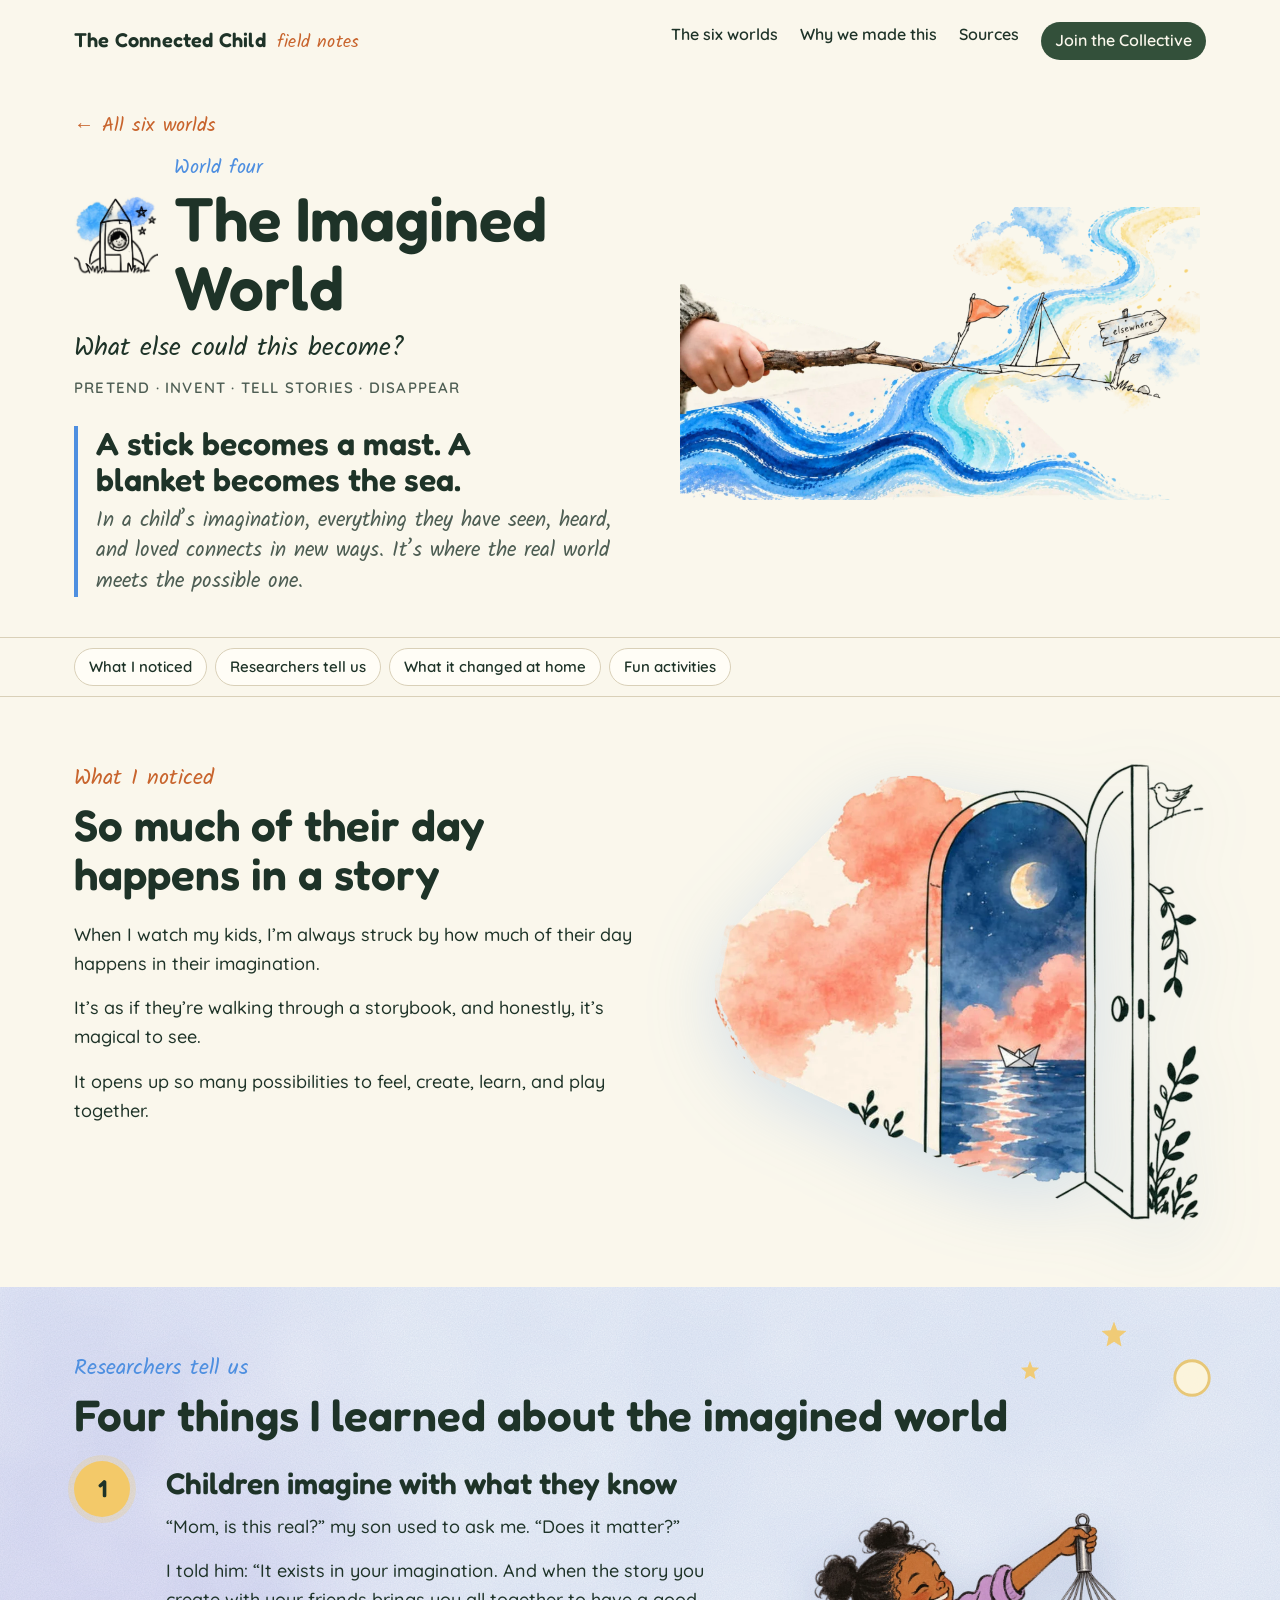
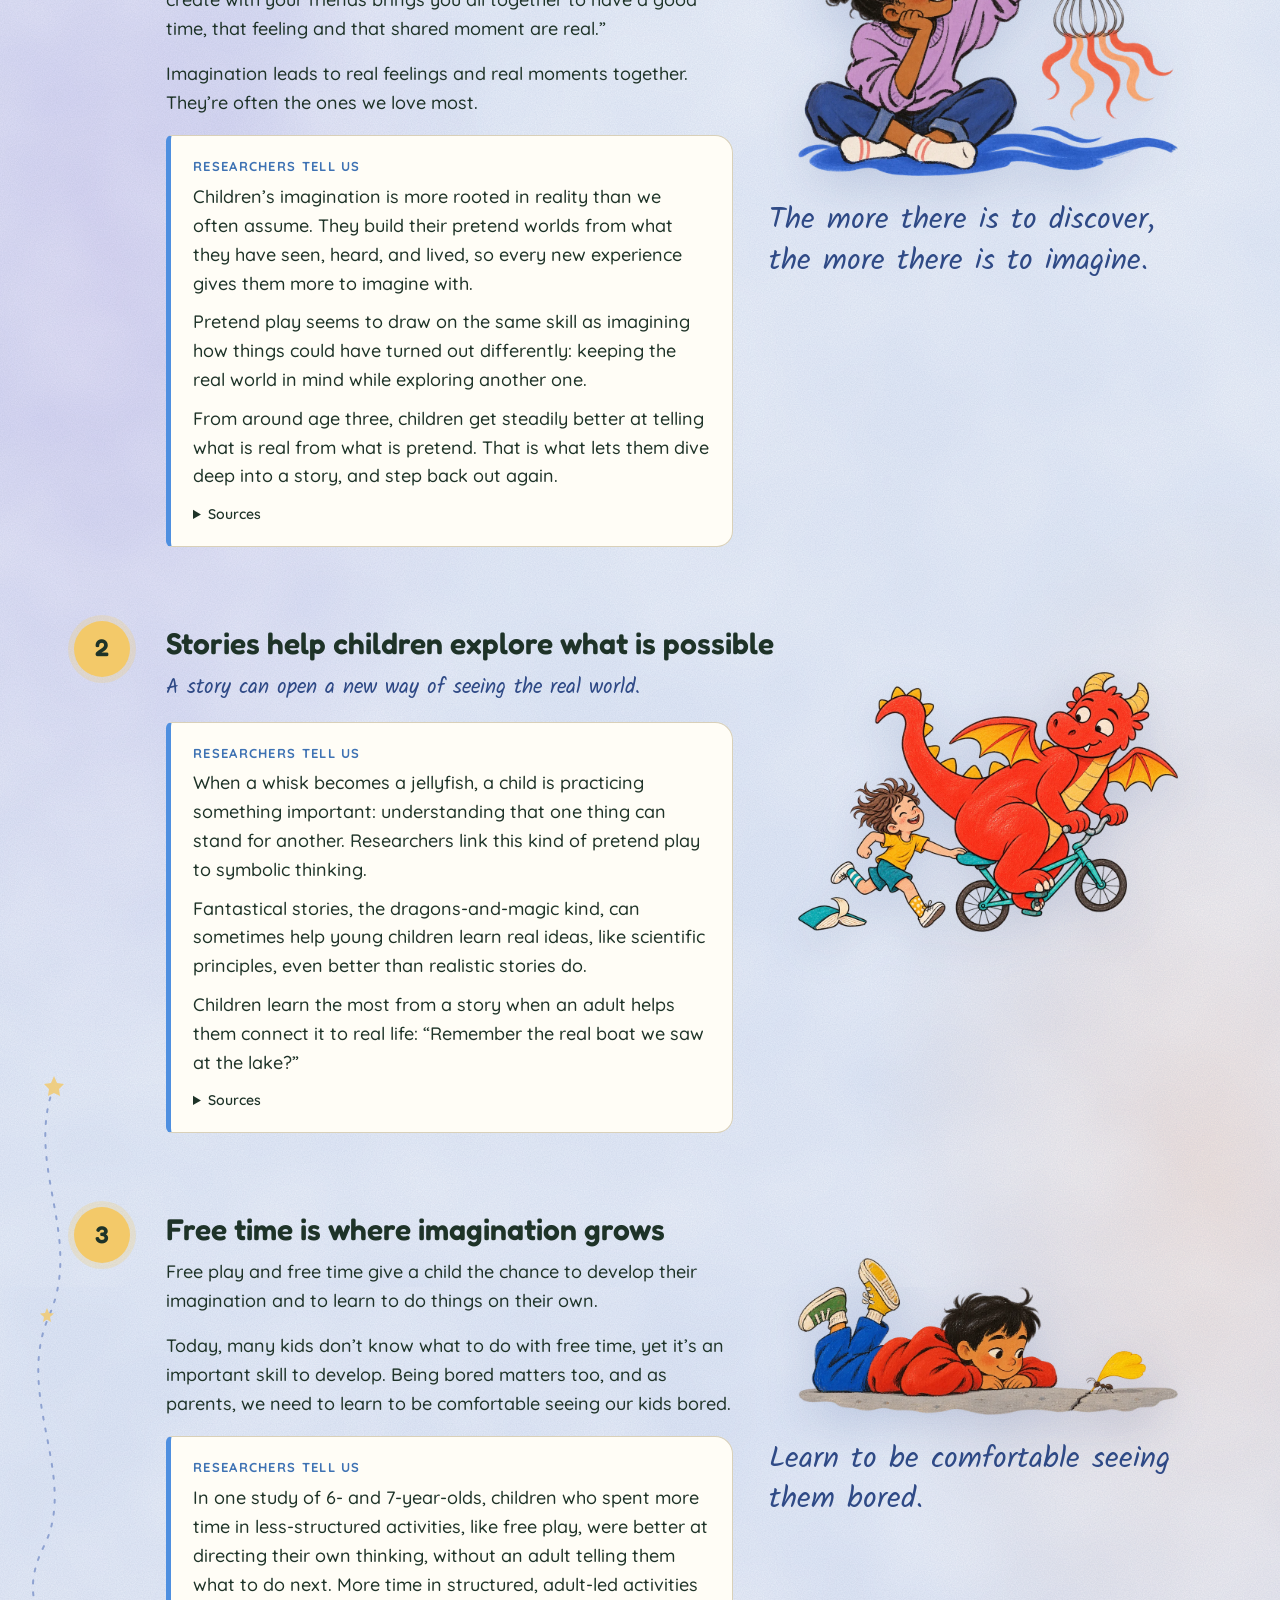
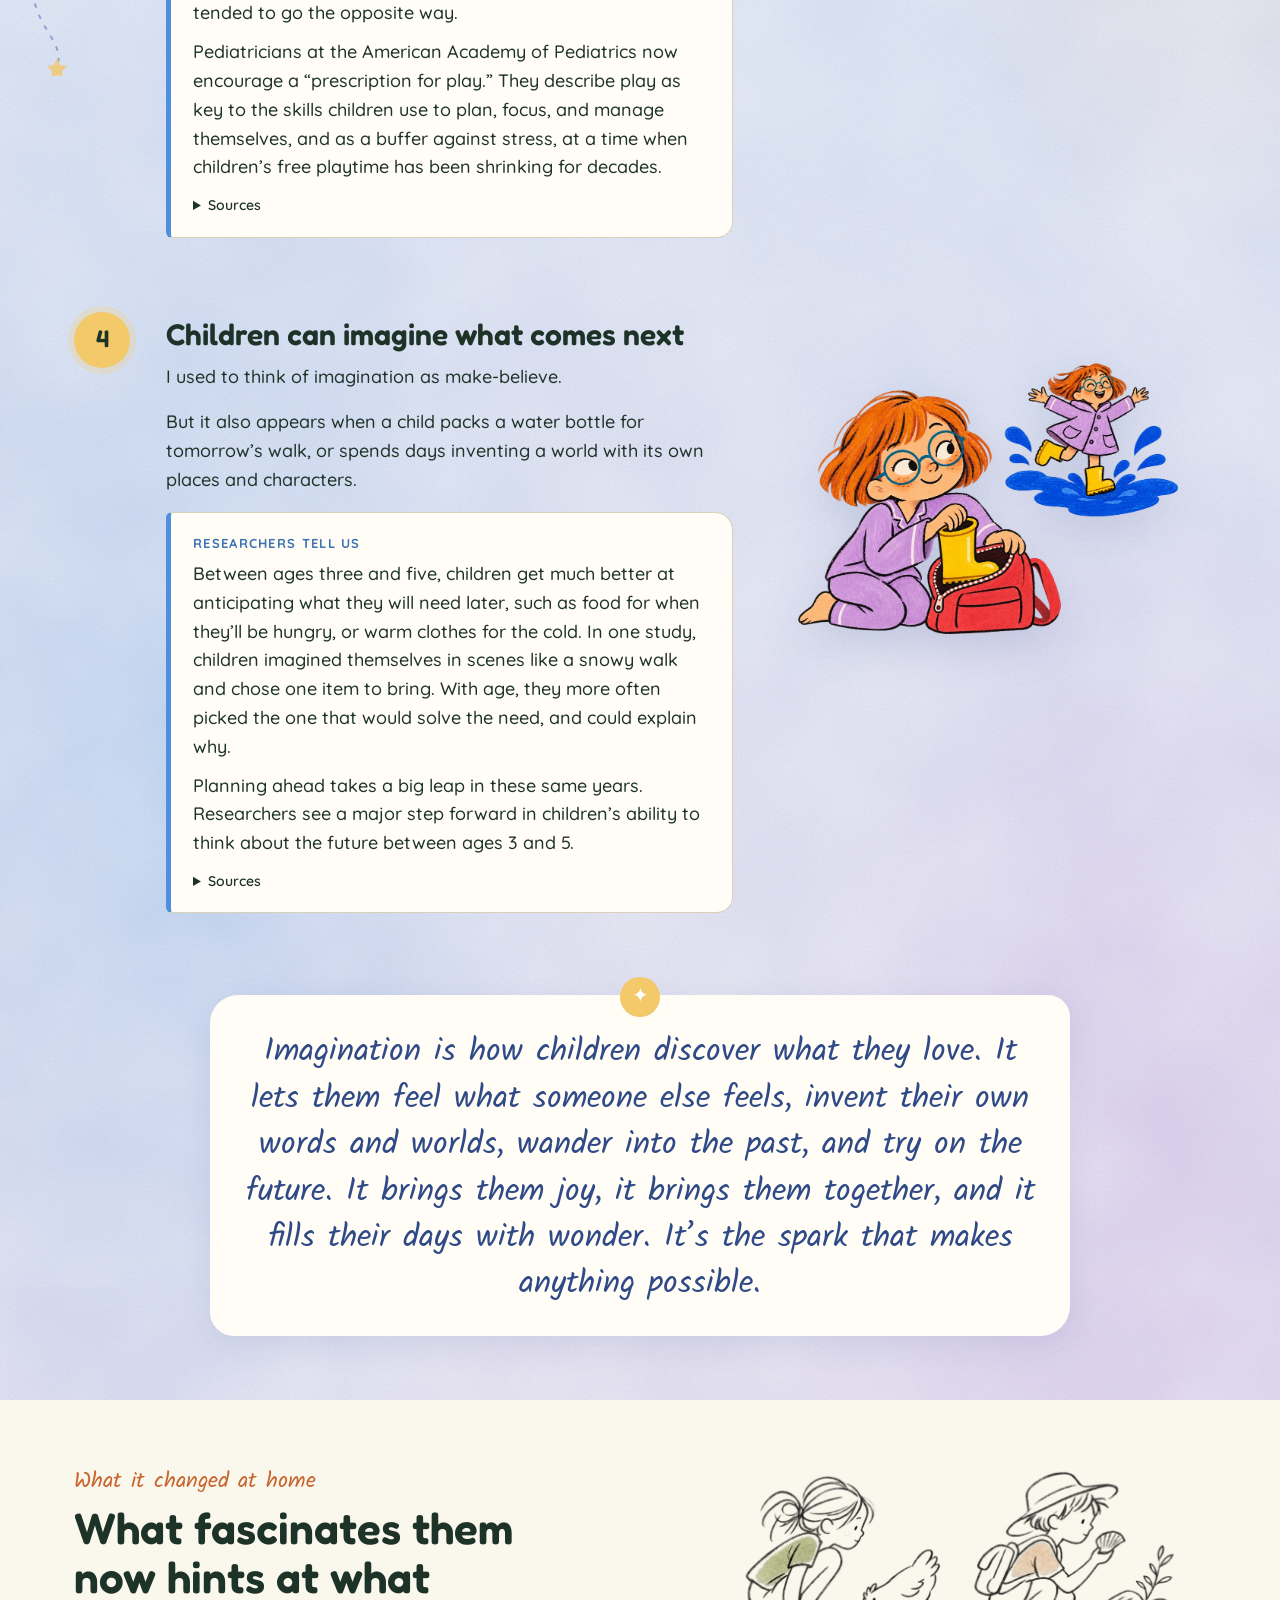
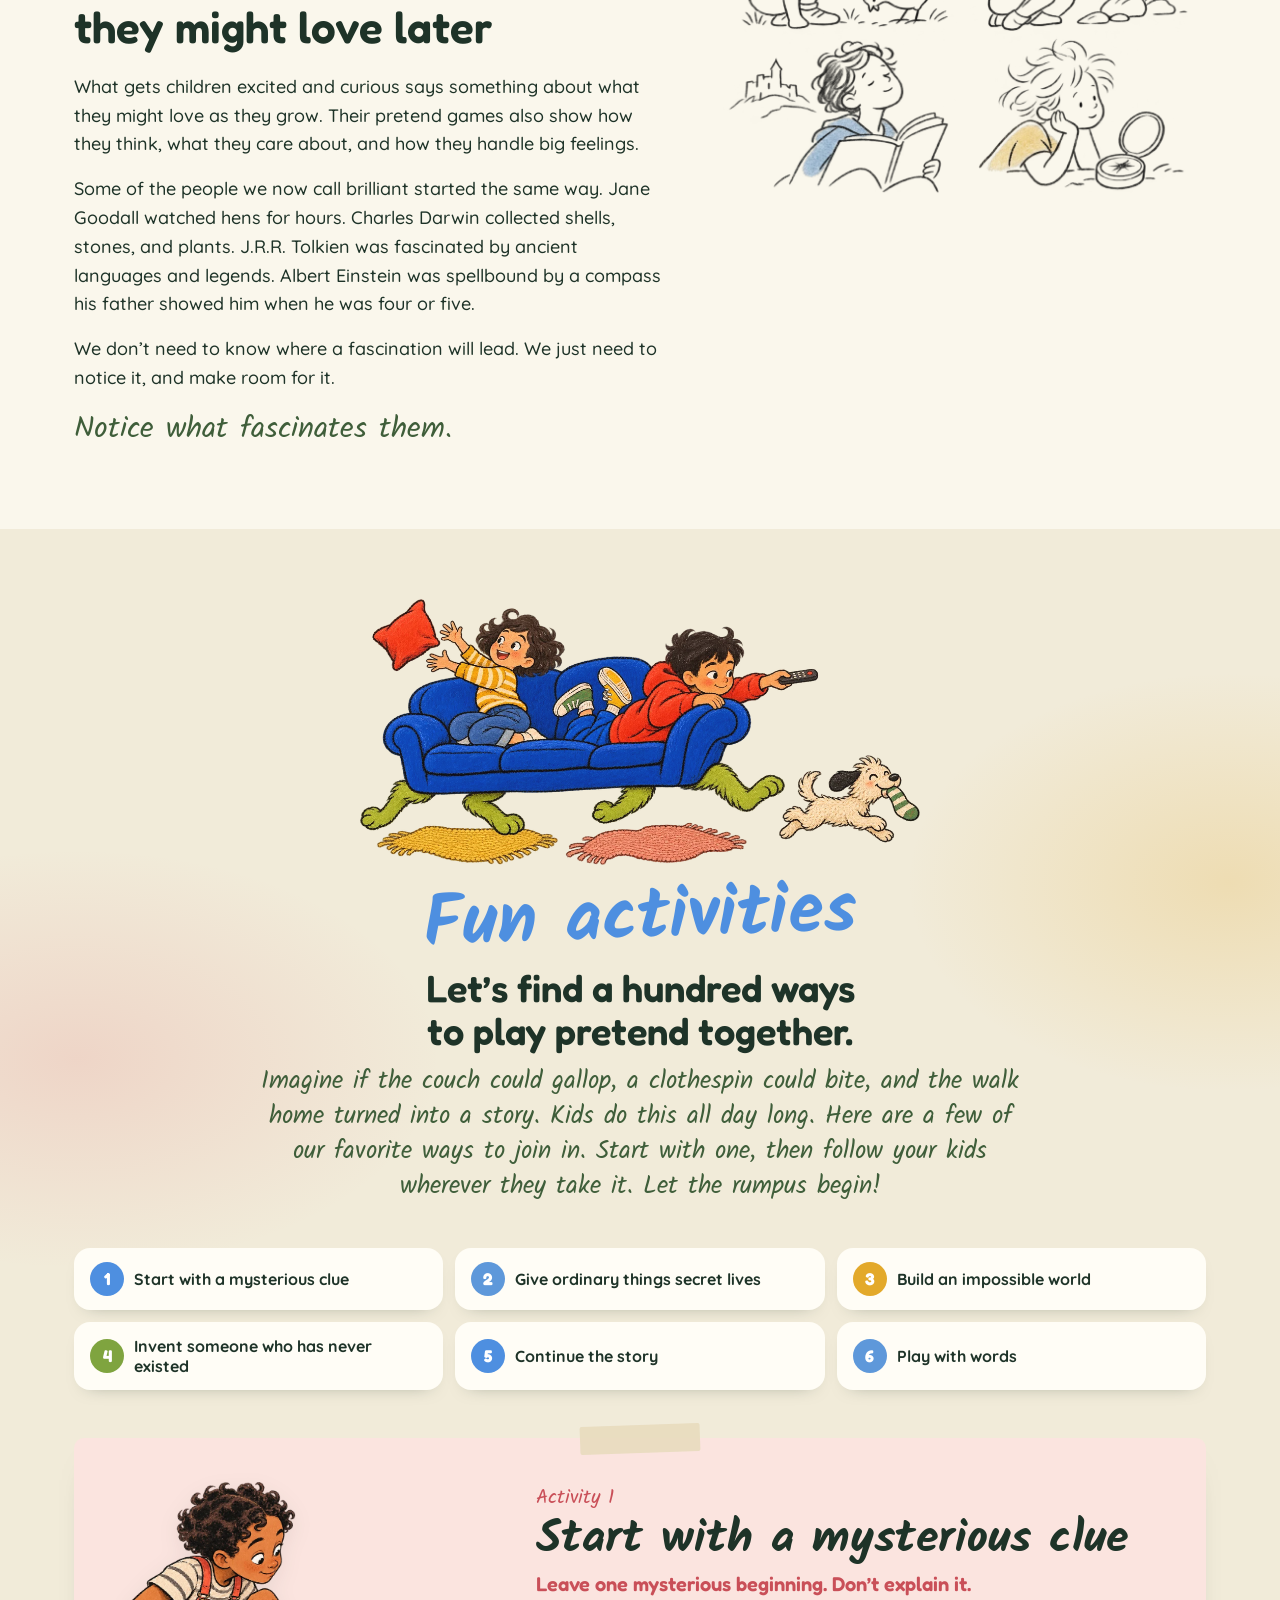
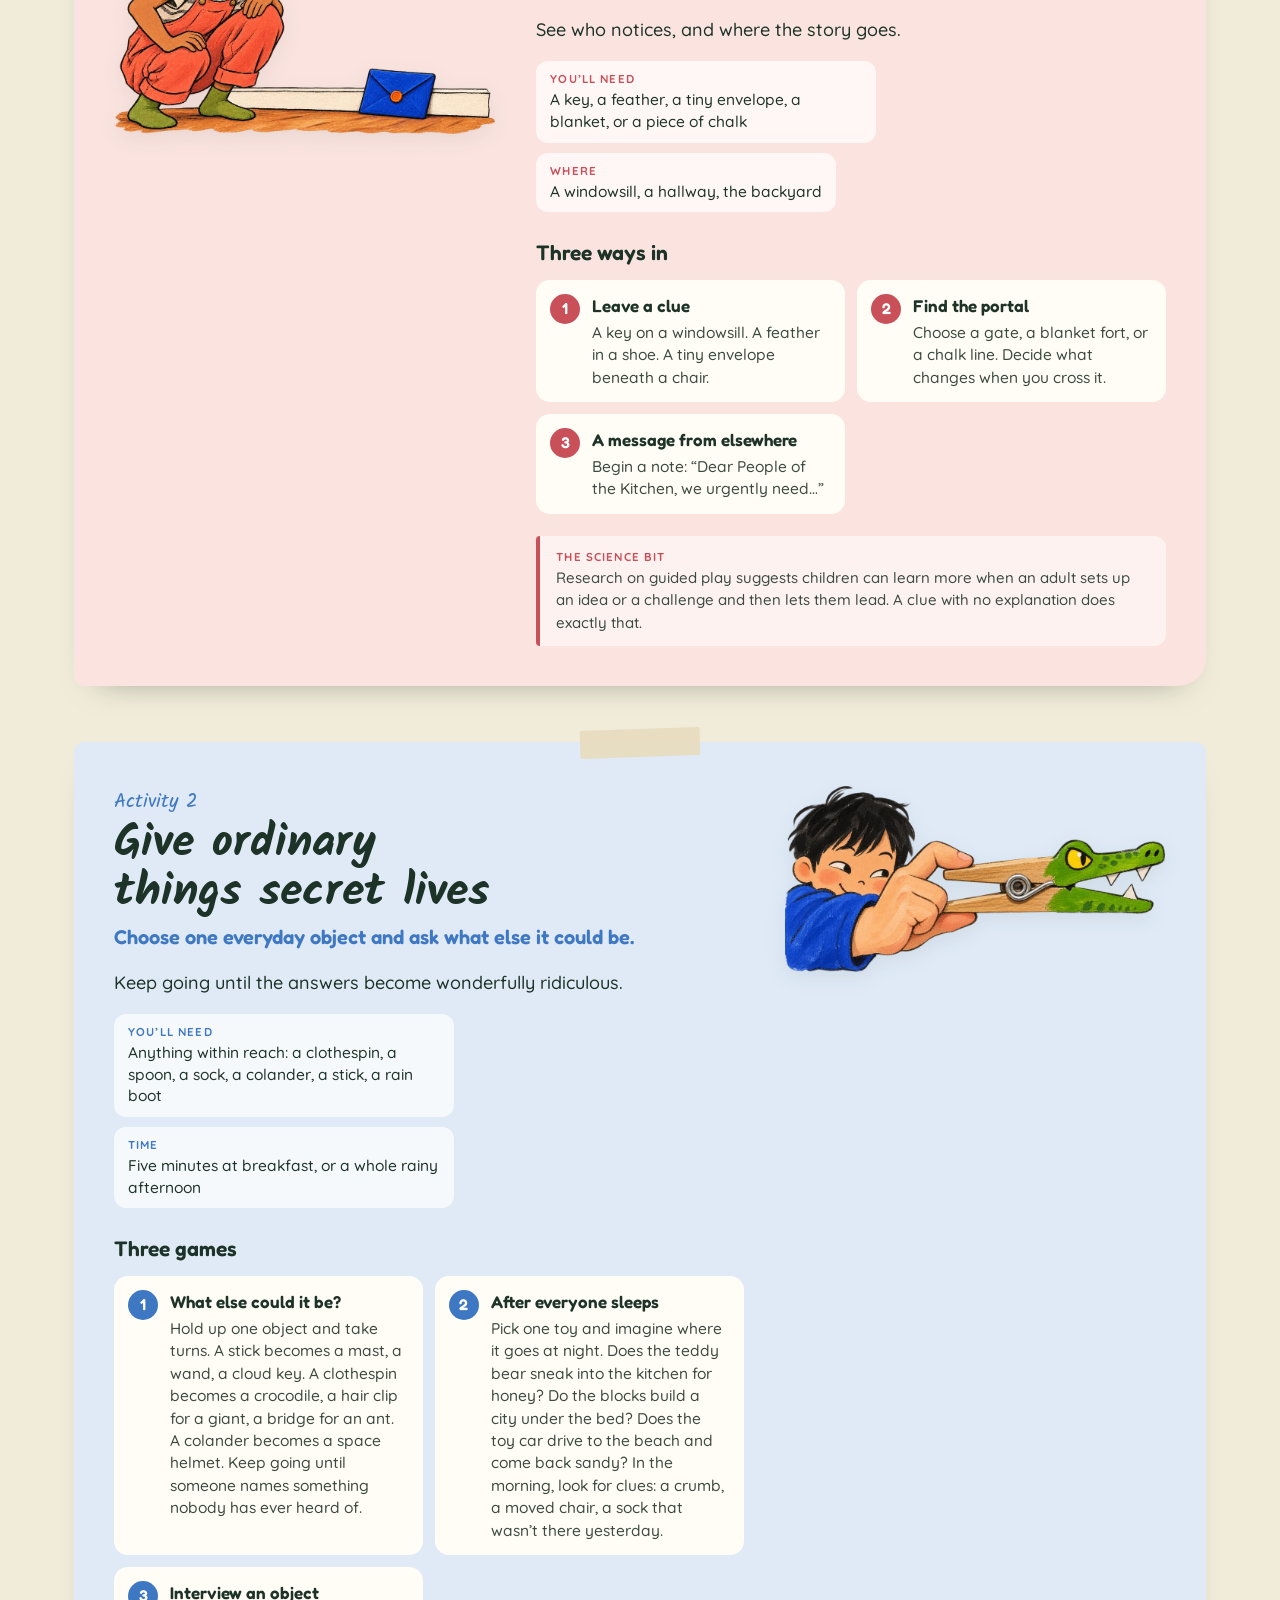
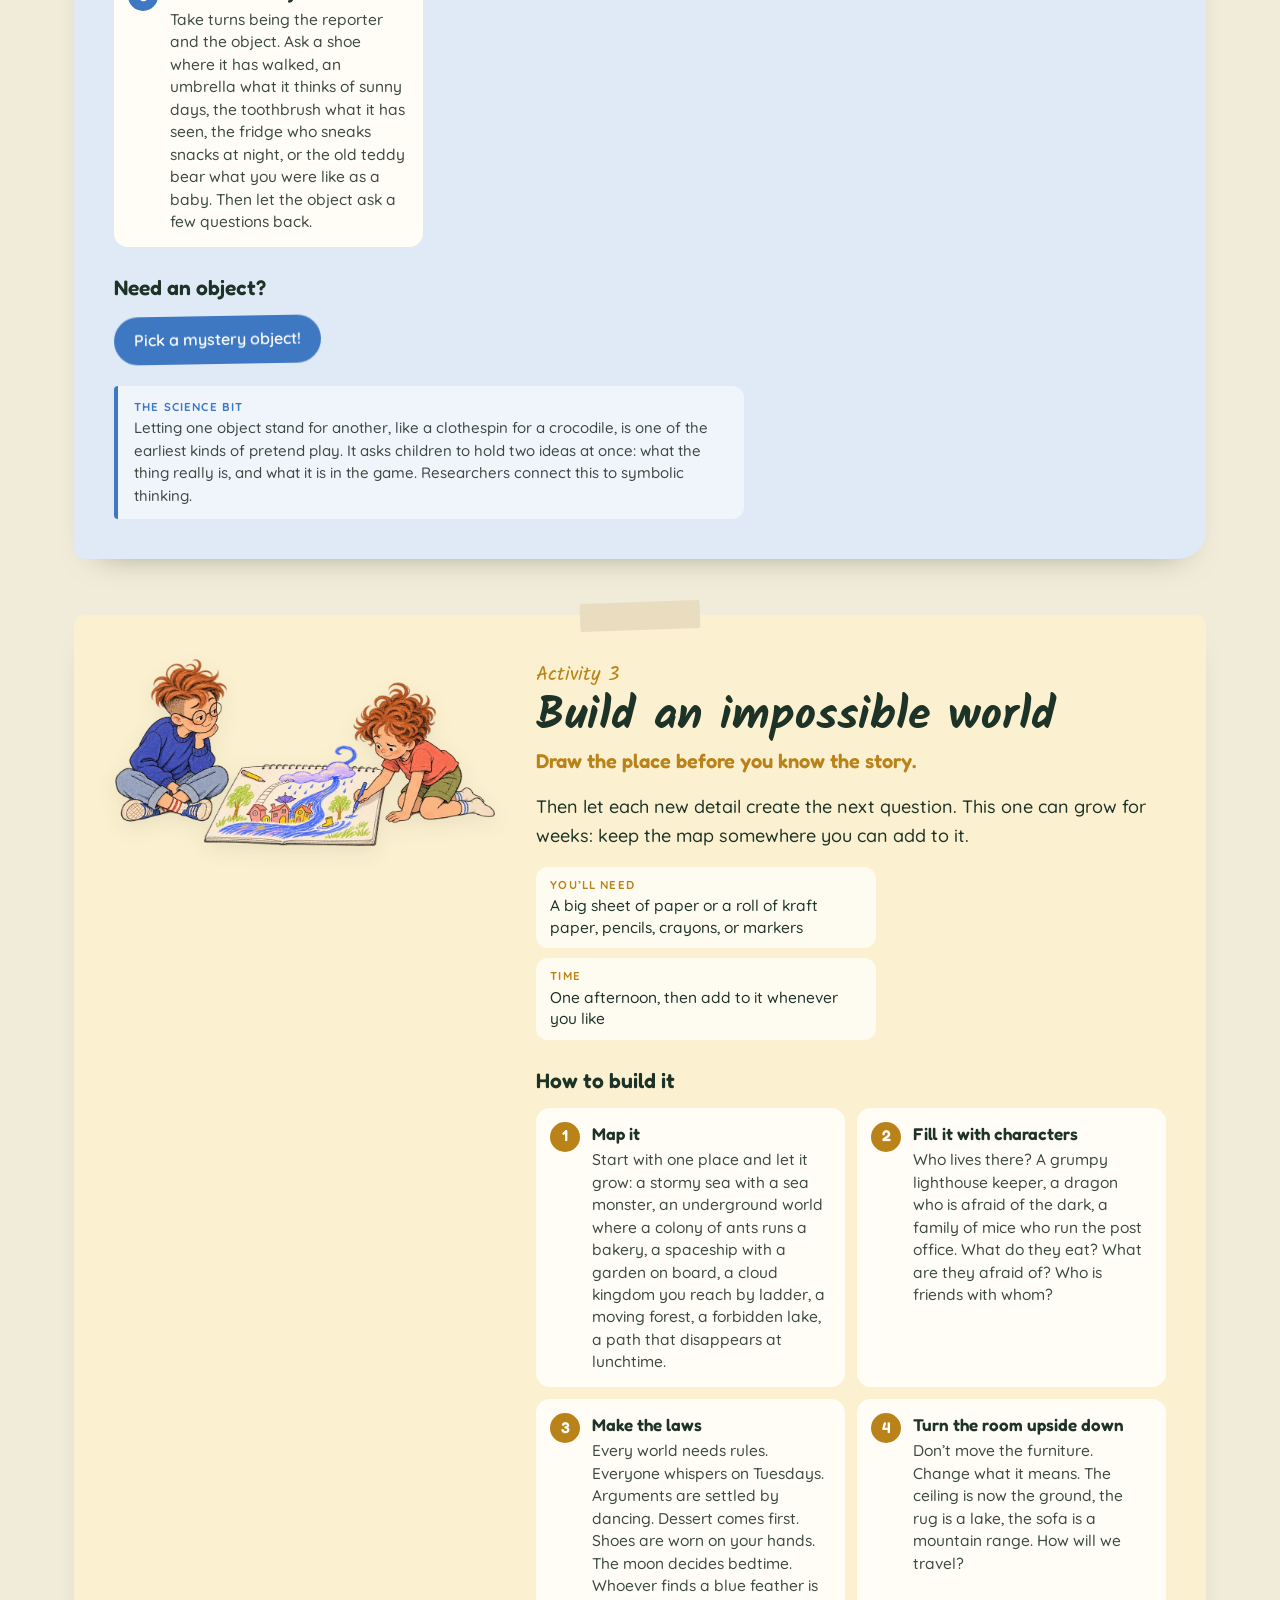
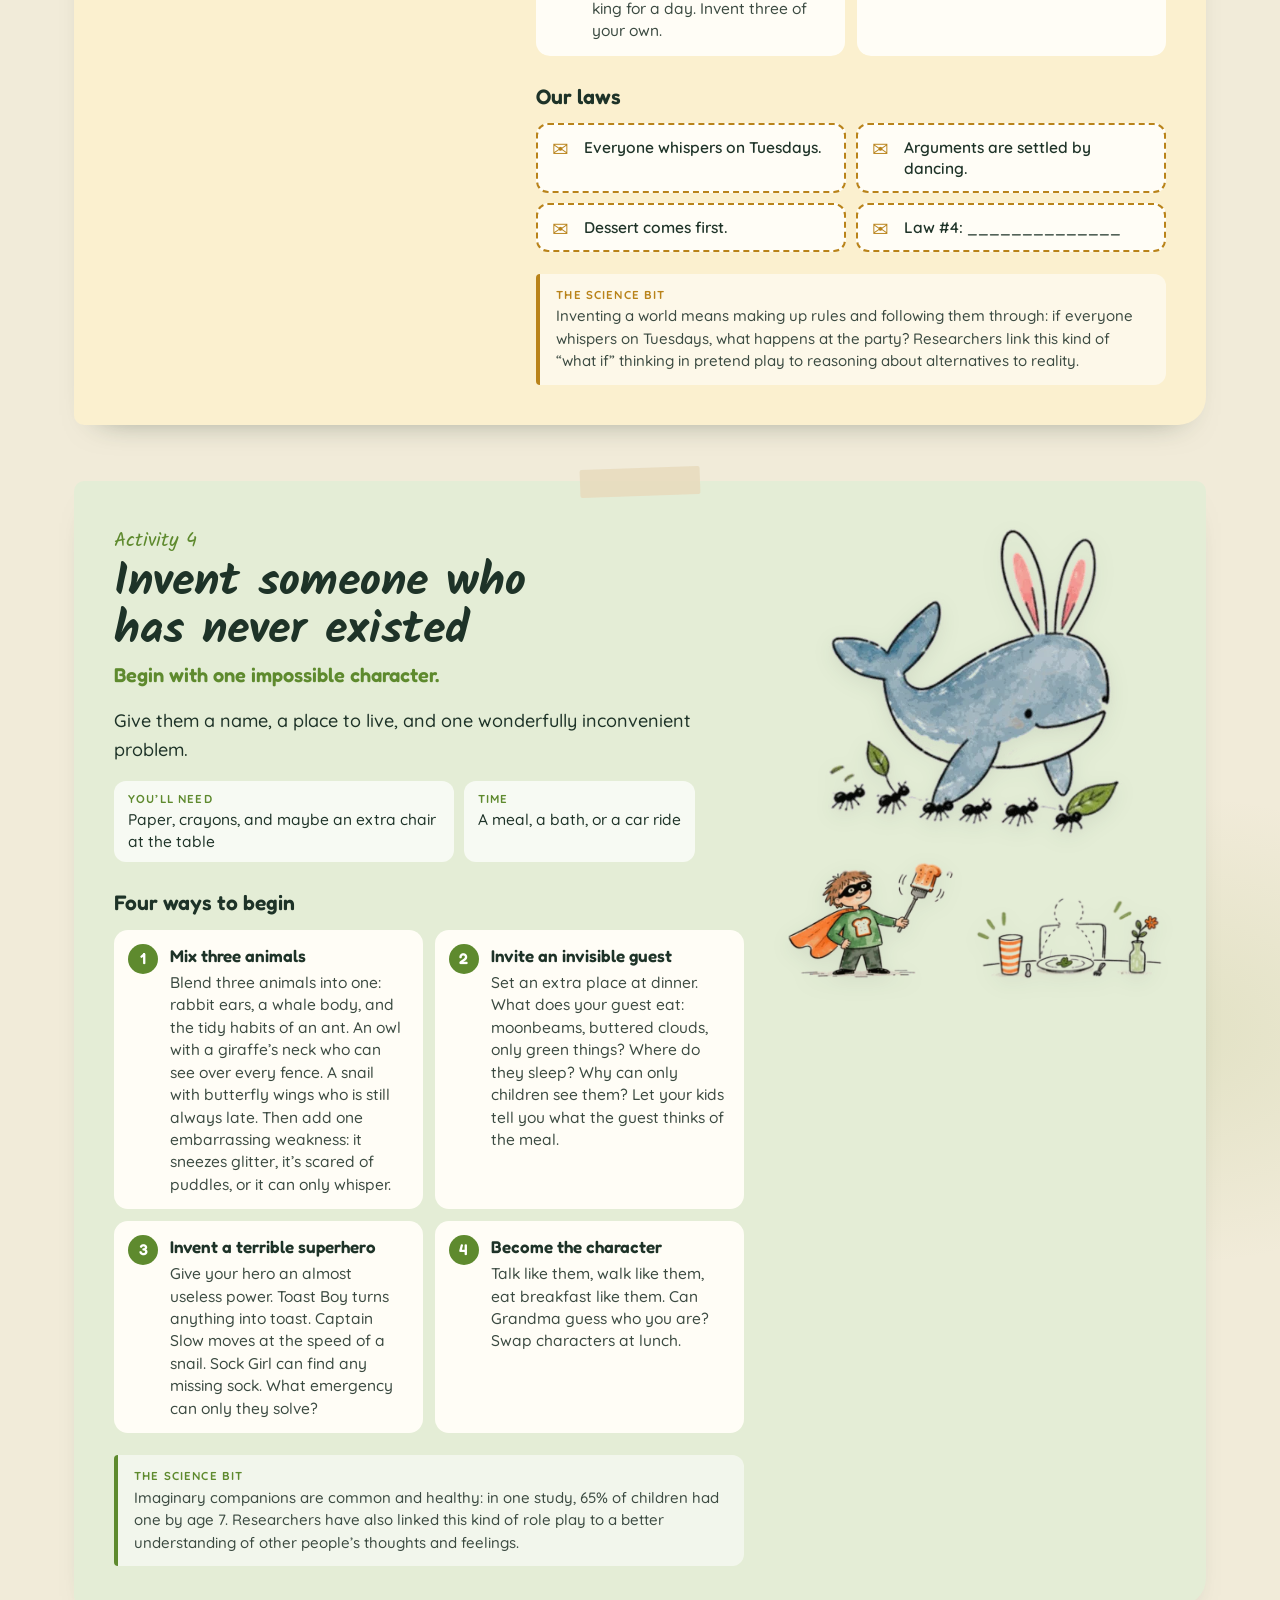
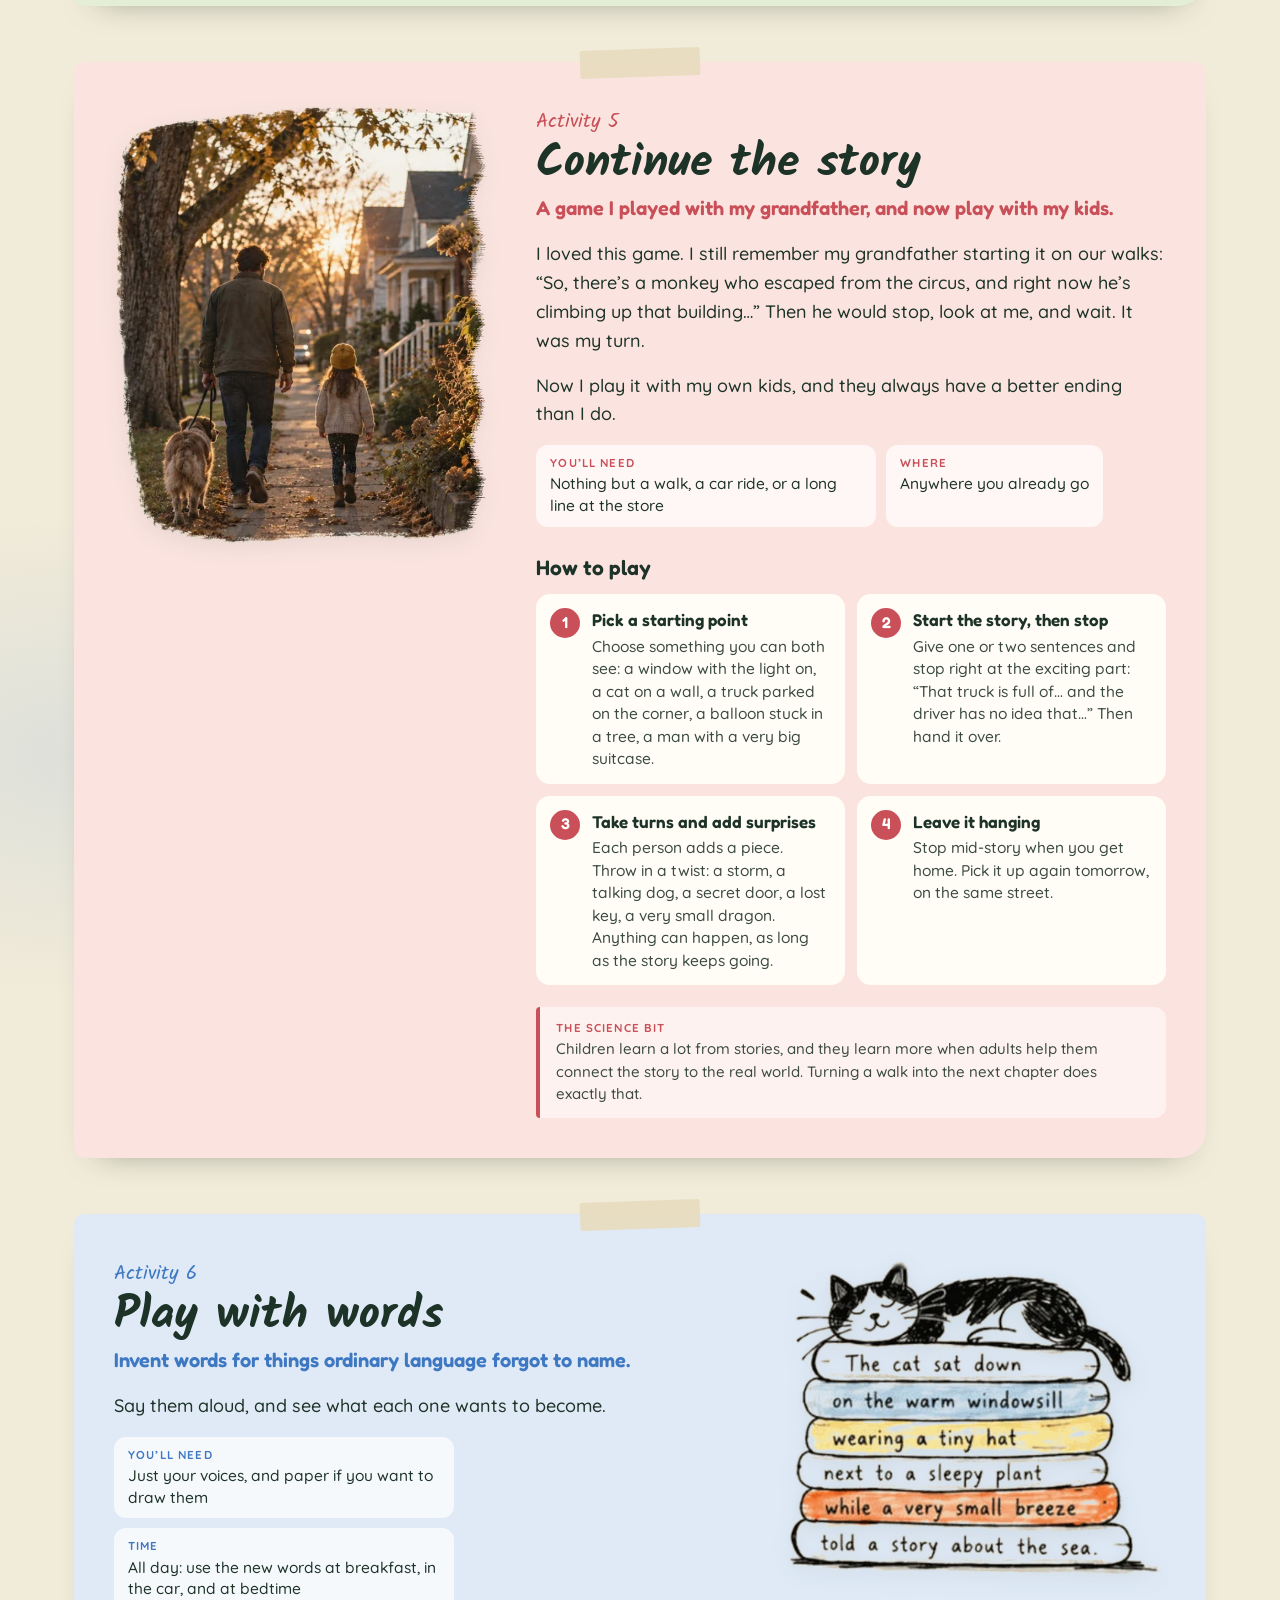
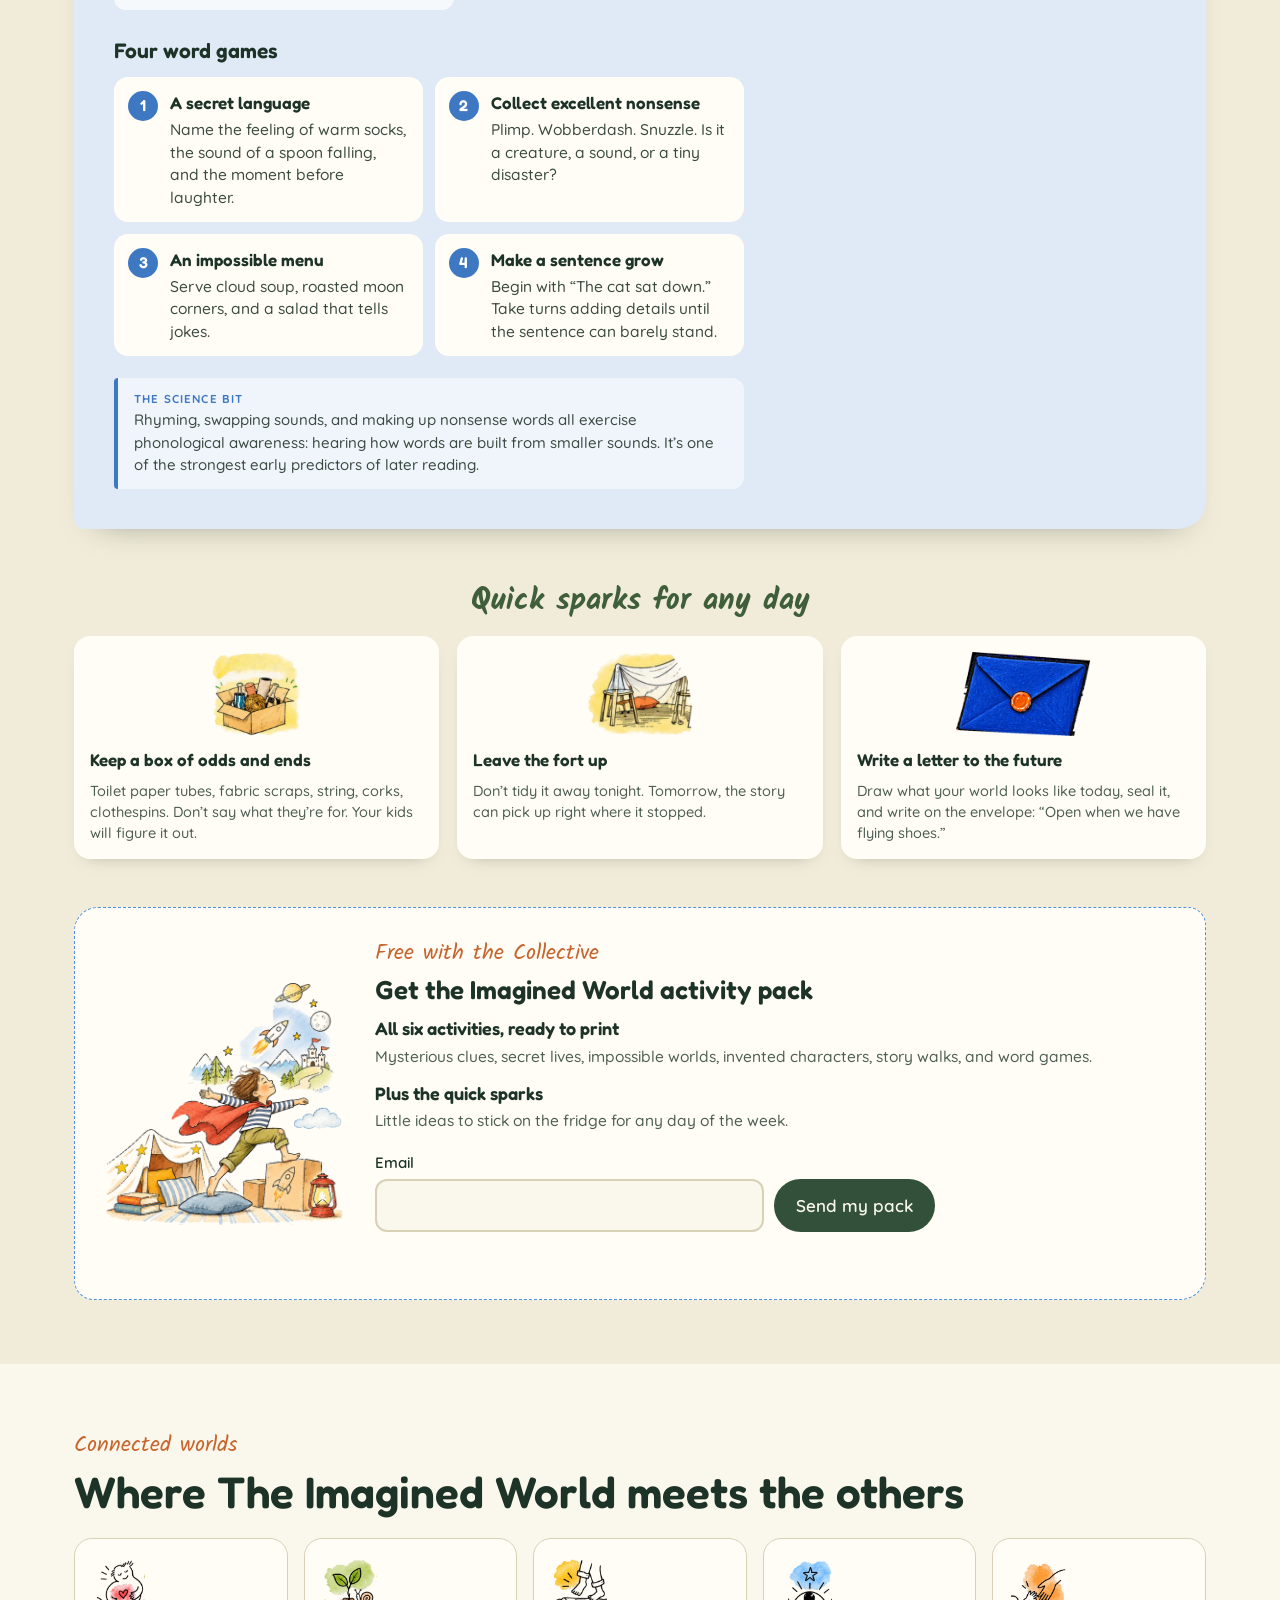
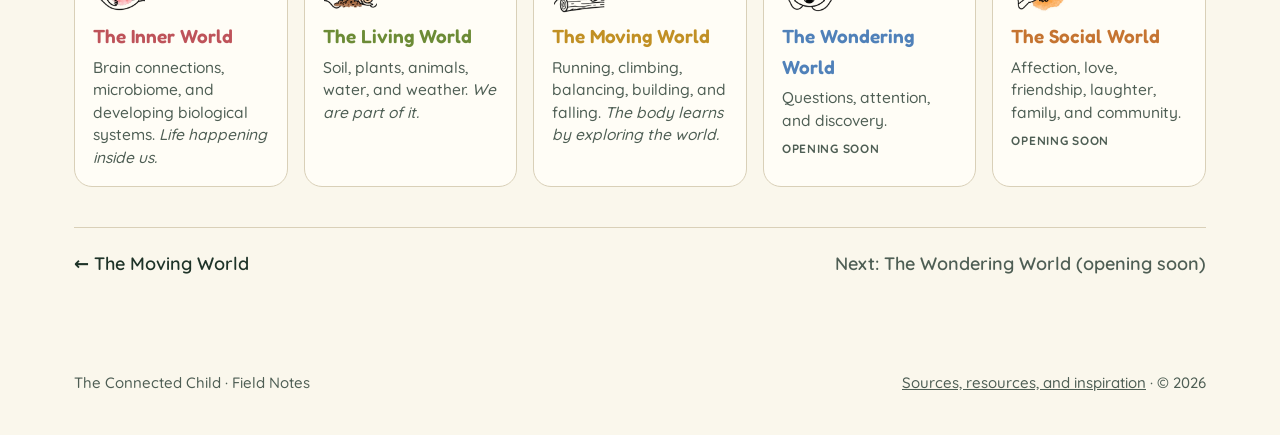
==== commit 2dbf2062: "Landing: 'Why we made this' with Stella; nav label updated site-wide Co-Authored-By: Claude Opus 5.5" ====
--- a/imagined-world.html
+++ b/imagined-world.html
@@ -49,7 +49,7 @@
   <a class="mark" href="index.html">The Connected Child <span>field notes</span></a>
   <nav aria-label="Main">
     <a href="index.html#worlds">The six worlds</a>
-    <a href="index.html#why">Why I made this</a>
+    <a href="index.html#why">Why we made this</a>
     <a href="sources.html">Sources</a>
     <a class="pill" href="index.html#signup">Join the Collective</a>
   </nav>
--- a/css/site.css
+++ b/css/site.css
@@ -105,7 +105,9 @@
 .note-card{display:grid;grid-template-columns:280px 1fr;gap:48px;background:#fffdf6;border:1.5px solid var(--line);border-radius:24px 18px 26px 20px;padding:48px}
 .note-card h2{font-size:clamp(28px,3.2vw,38px)}
 .note-body{max-width:64ch}
-.sig{display:flex;align-items:center;gap:16px;margin-top:24px;padding-top:20px;border-top:1.5px dashed var(--line)}
+.sigs{display:grid;grid-template-columns:1fr 1fr;gap:24px;margin-top:24px;padding-top:20px;border-top:1.5px dashed var(--line)}
+.sig{display:flex;align-items:center;gap:16px}
+@media (max-width:640px){.sigs{grid-template-columns:1fr}}
 .sig img{width:104px;flex:none}
 .sig p{margin:0;display:grid;gap:2px}
 .sig-name{font-family:var(--hand);font-weight:700;font-size:26px;color:var(--forest);line-height:1.1}
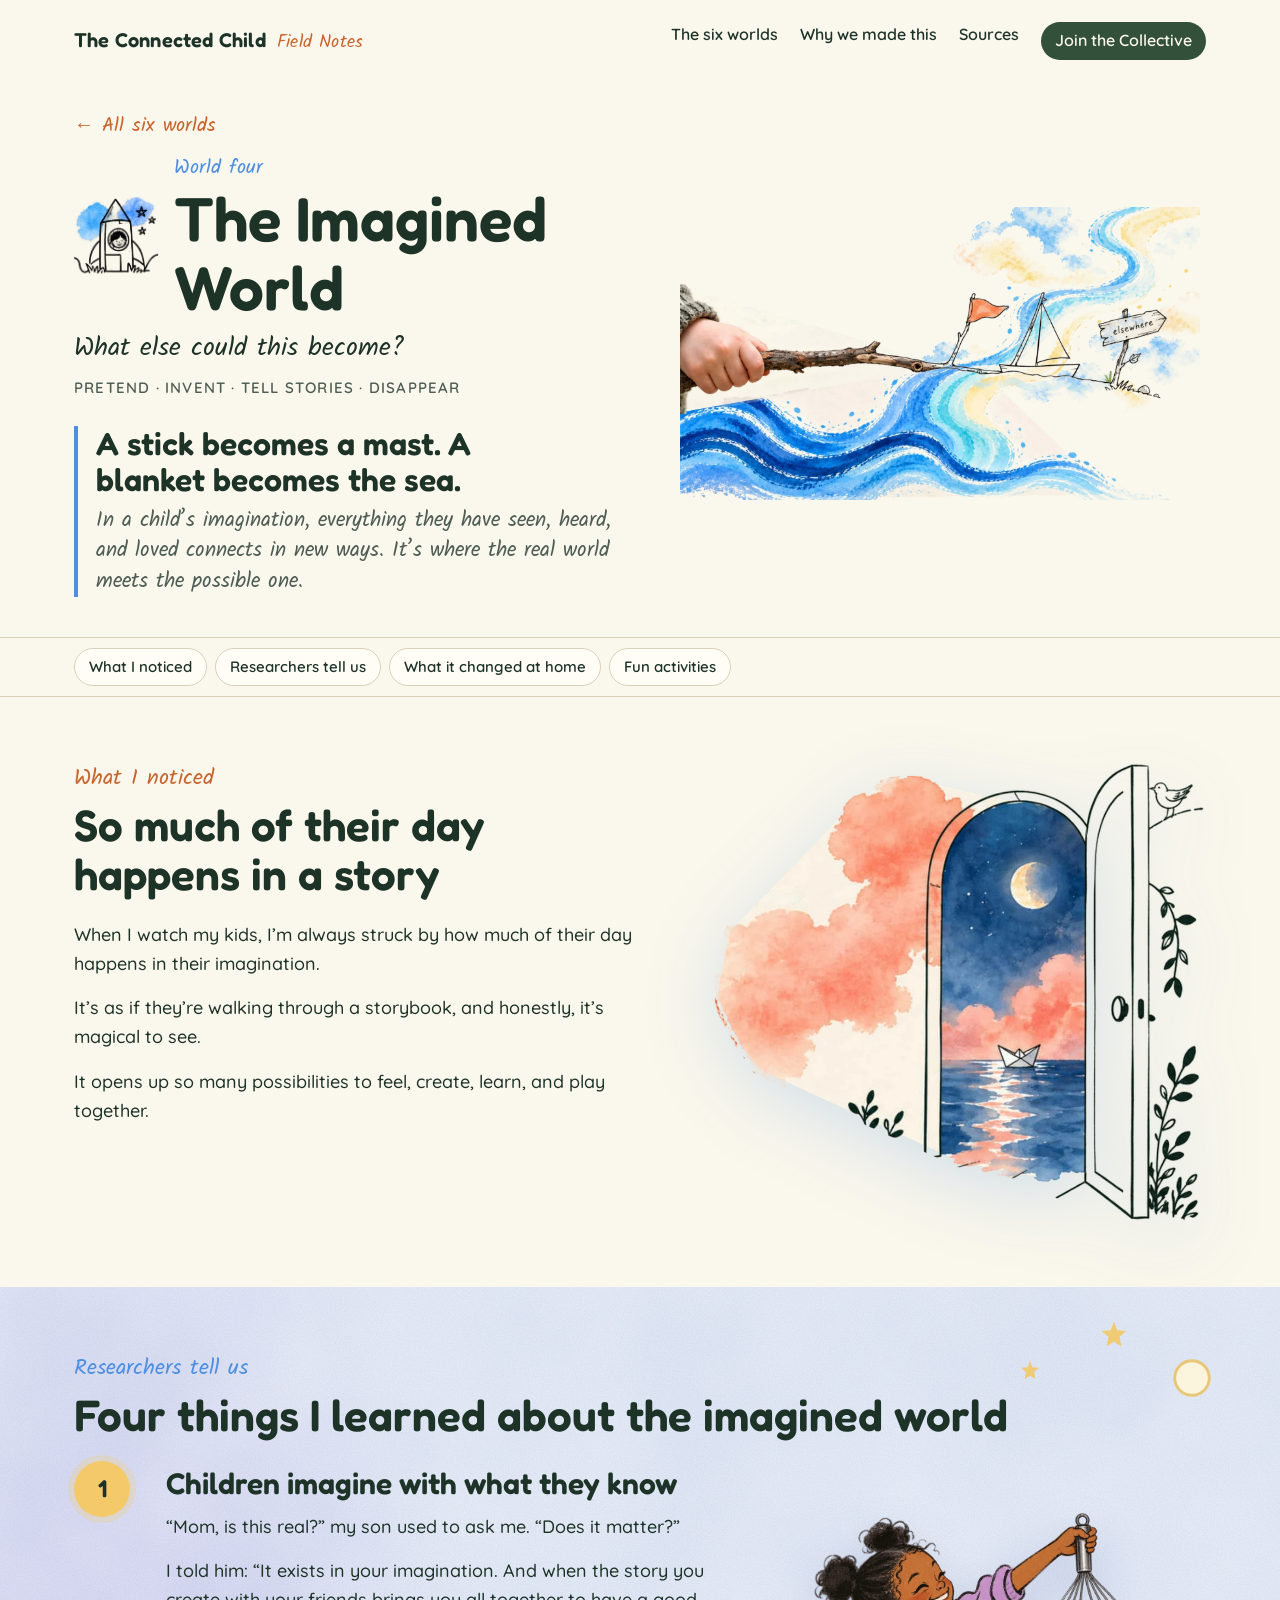
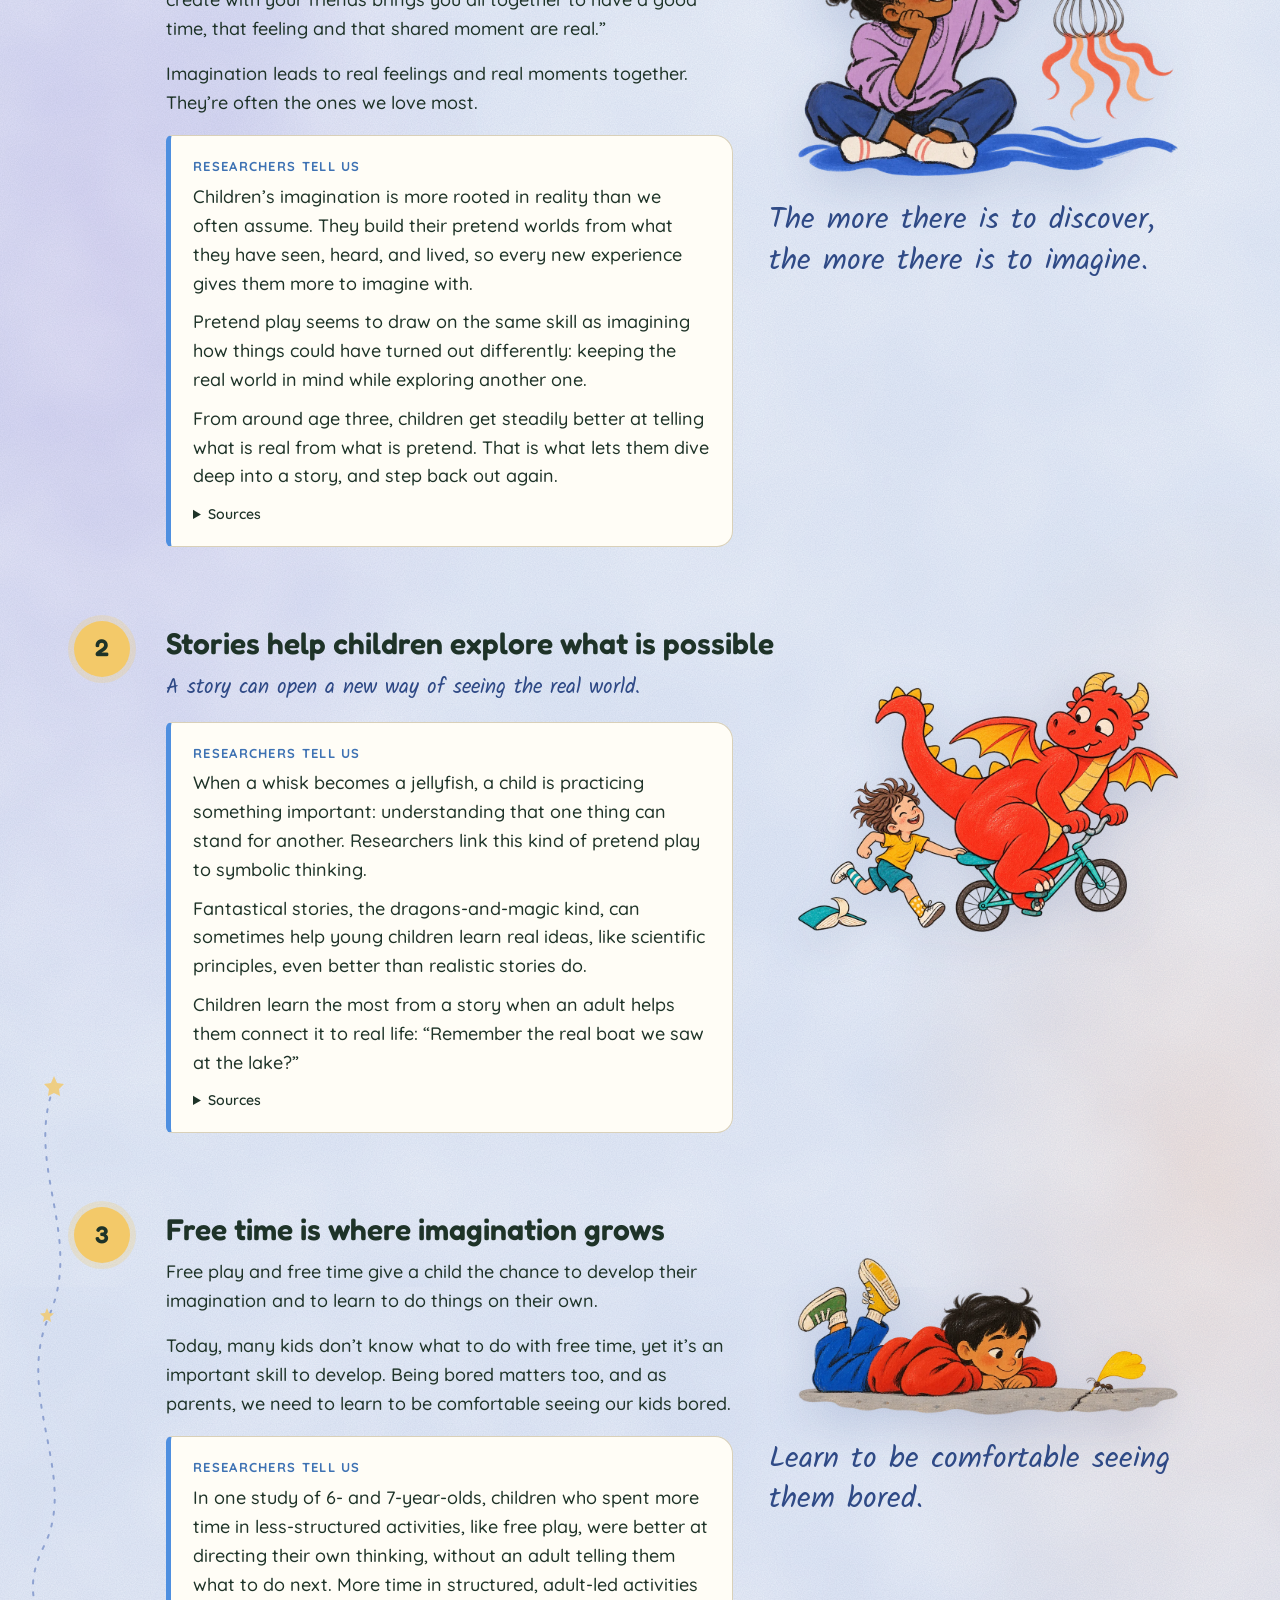
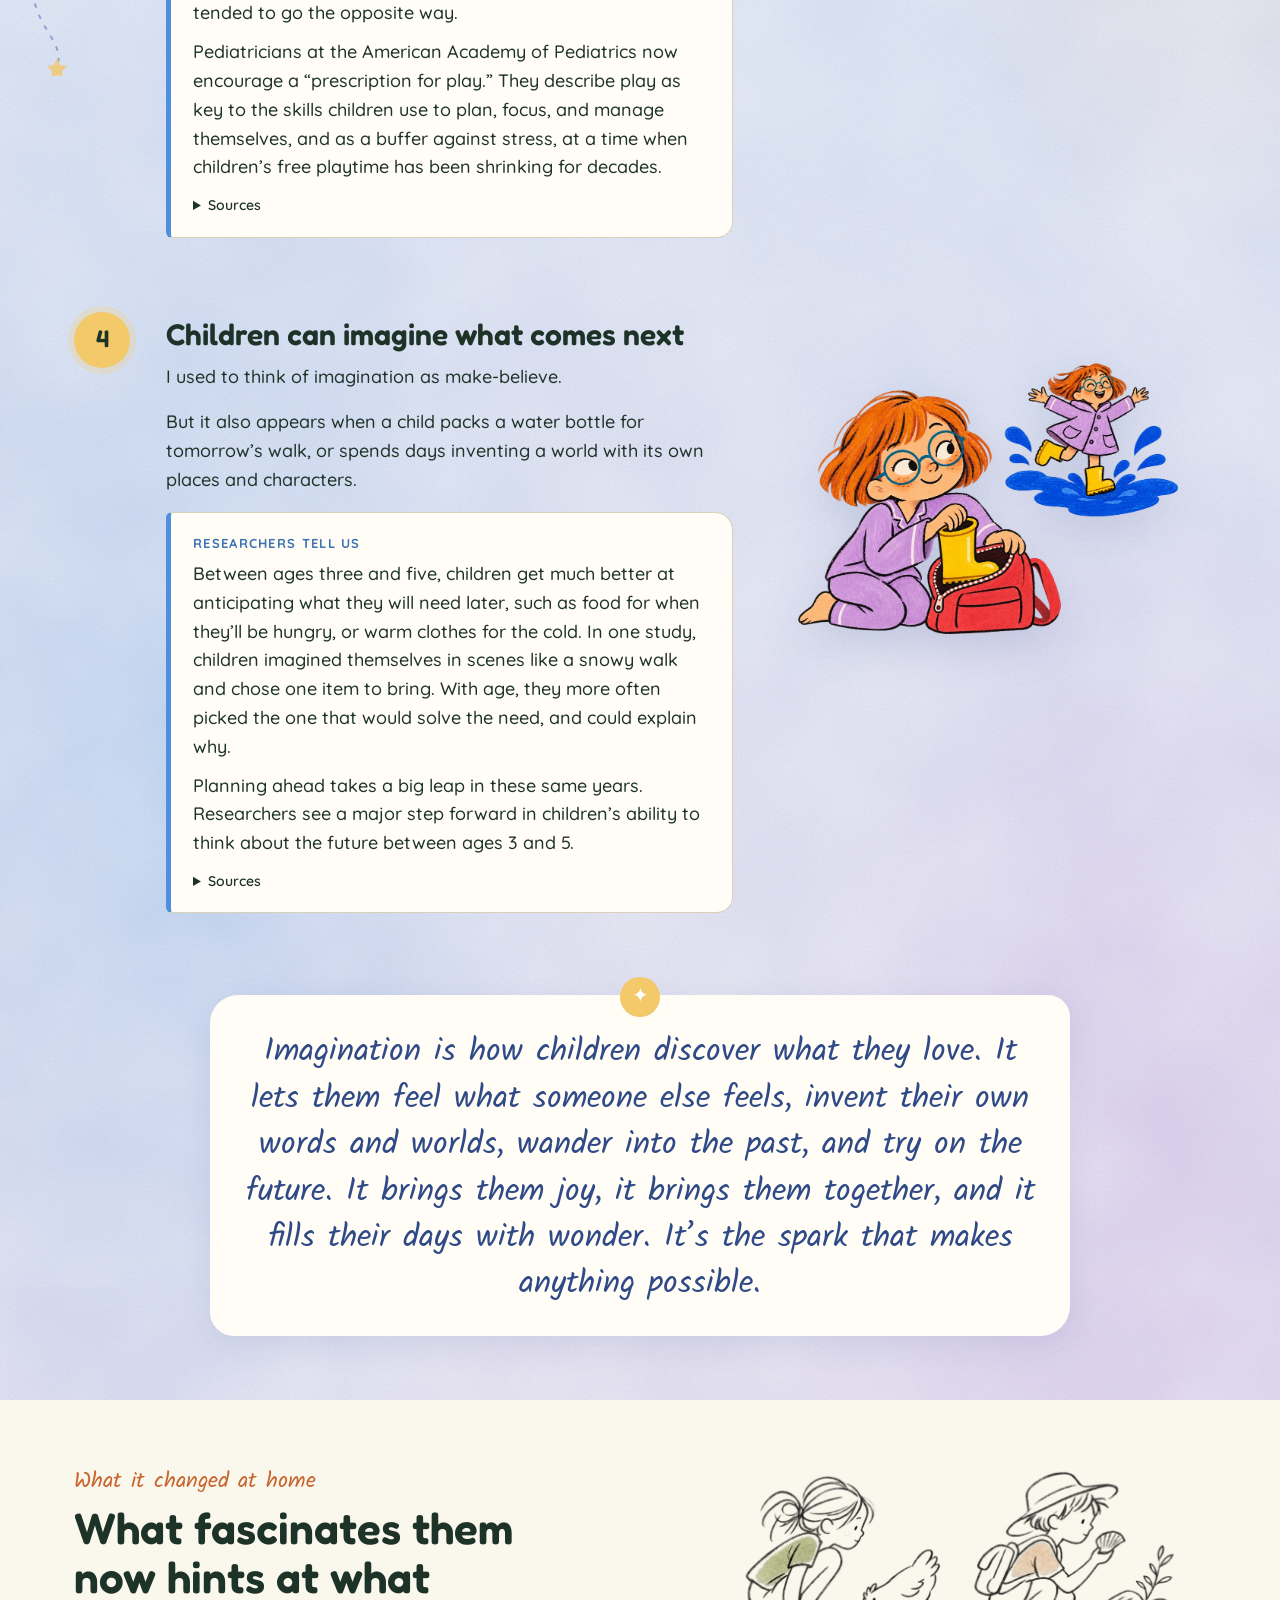
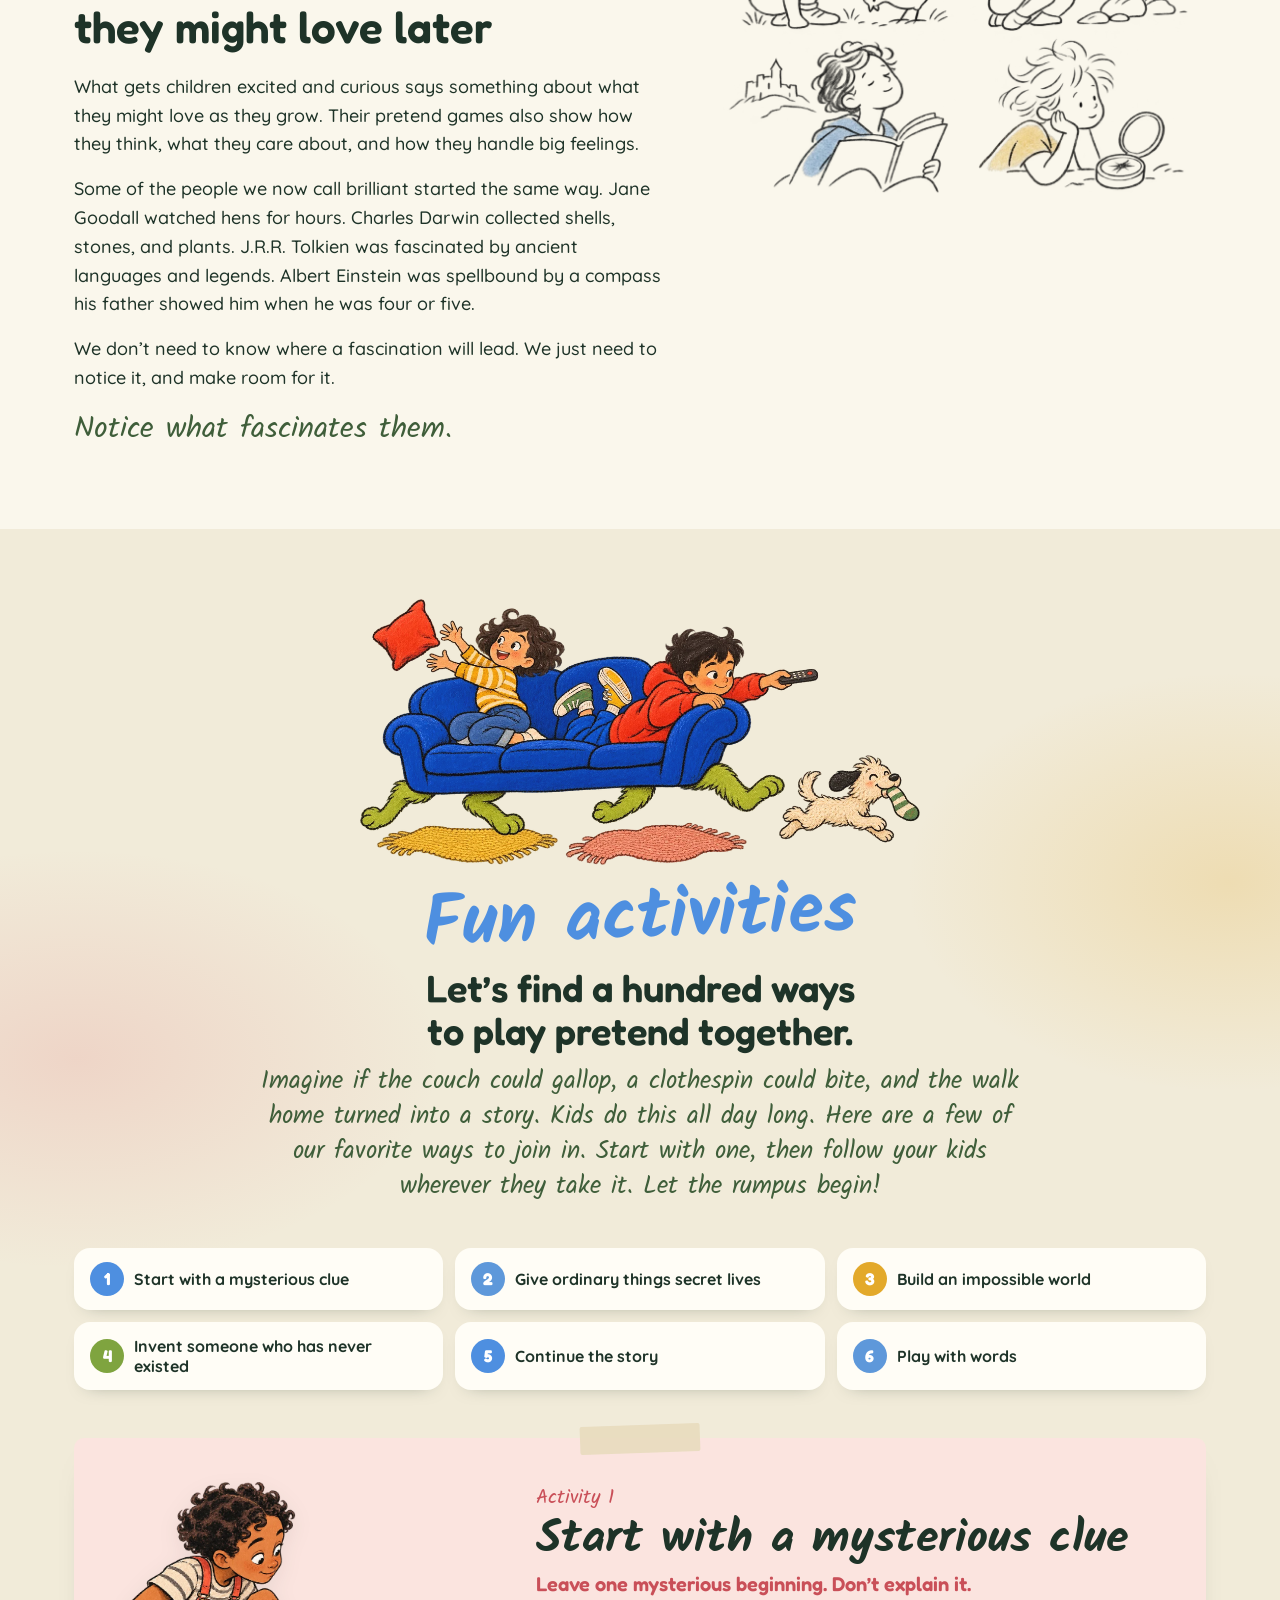
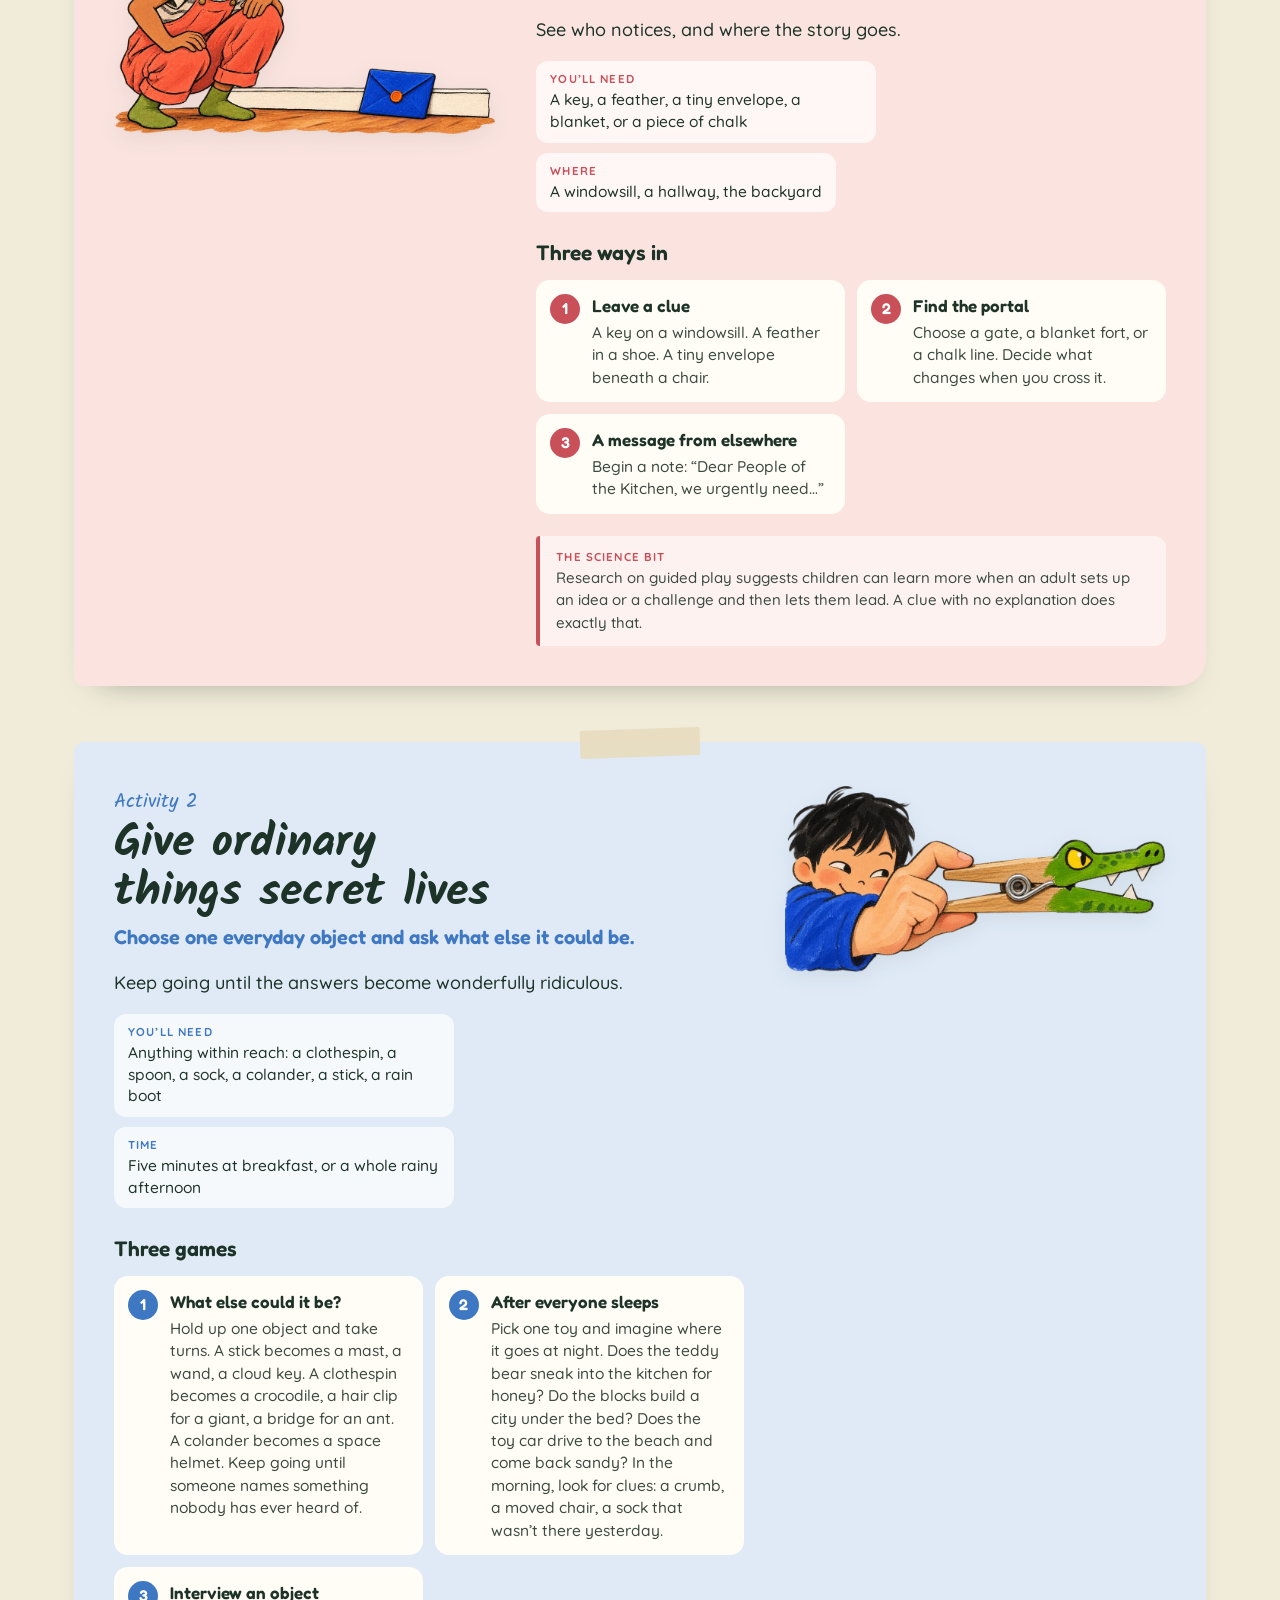
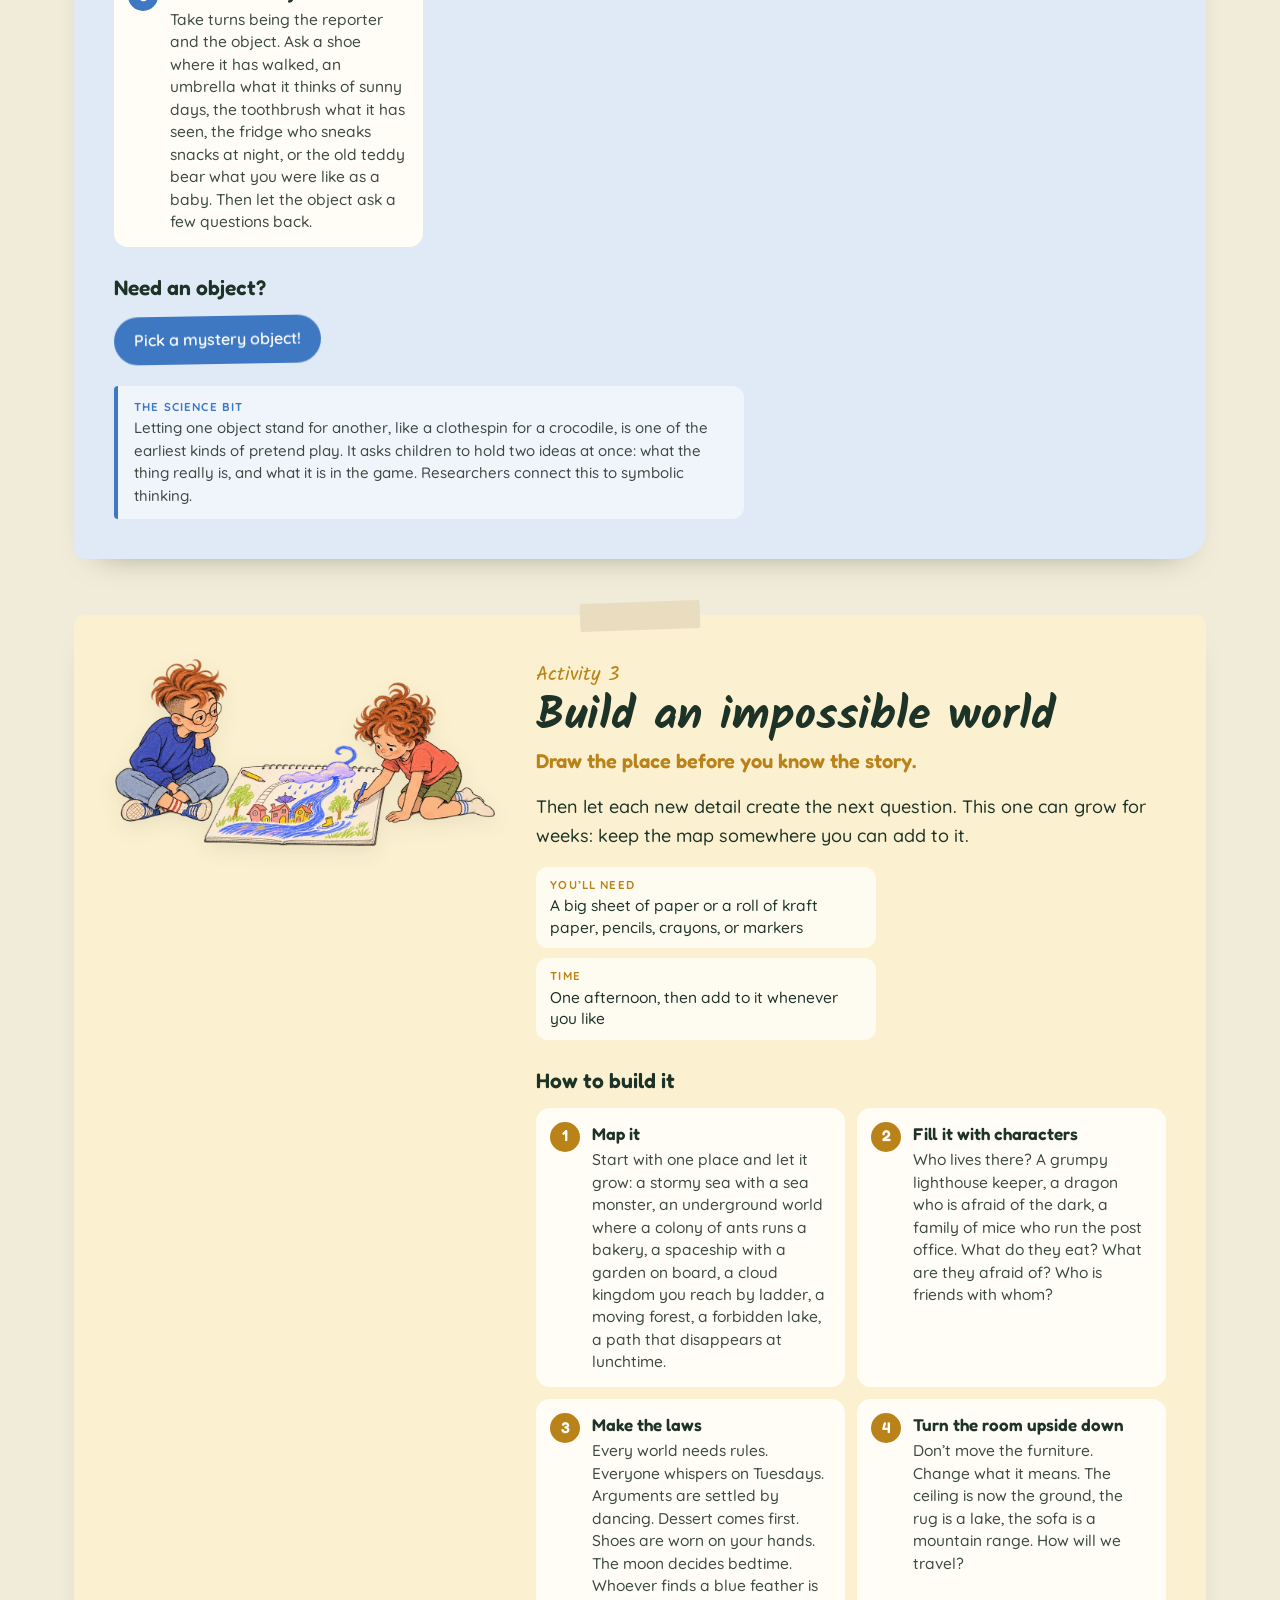
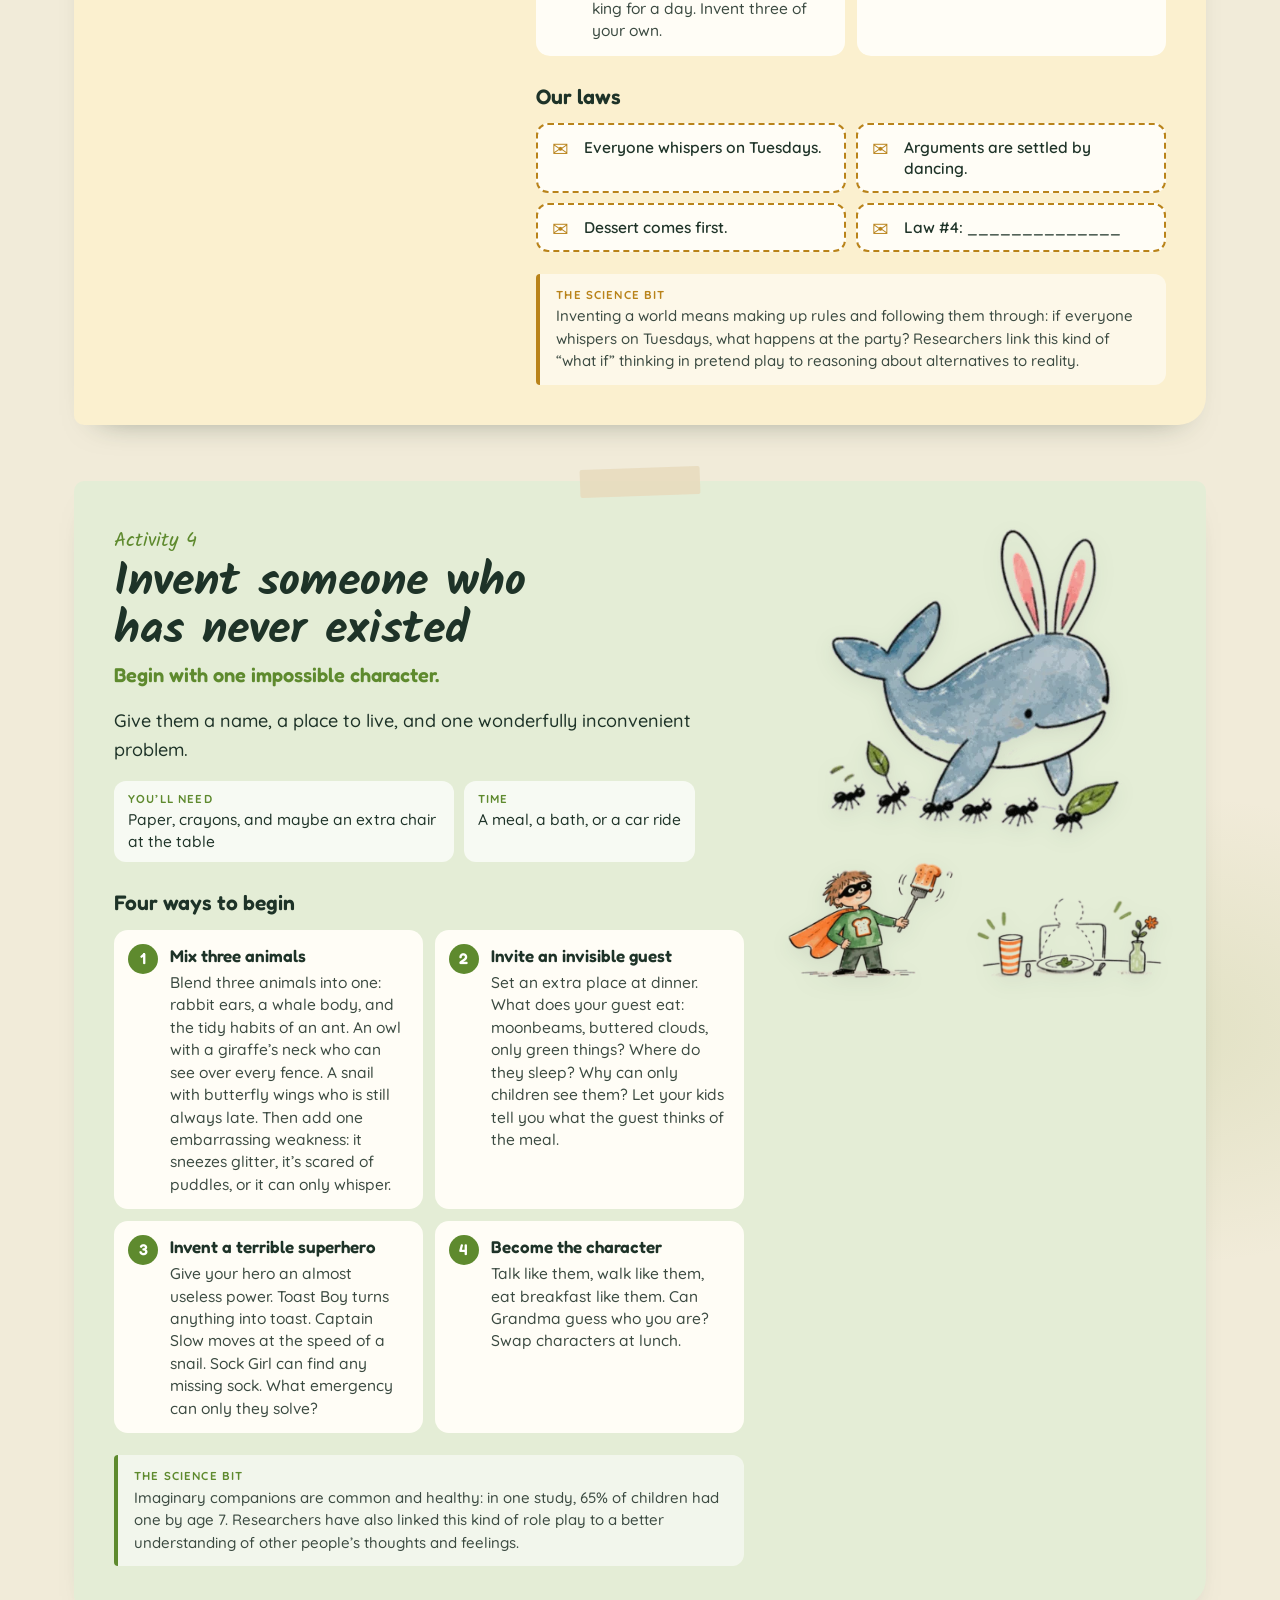
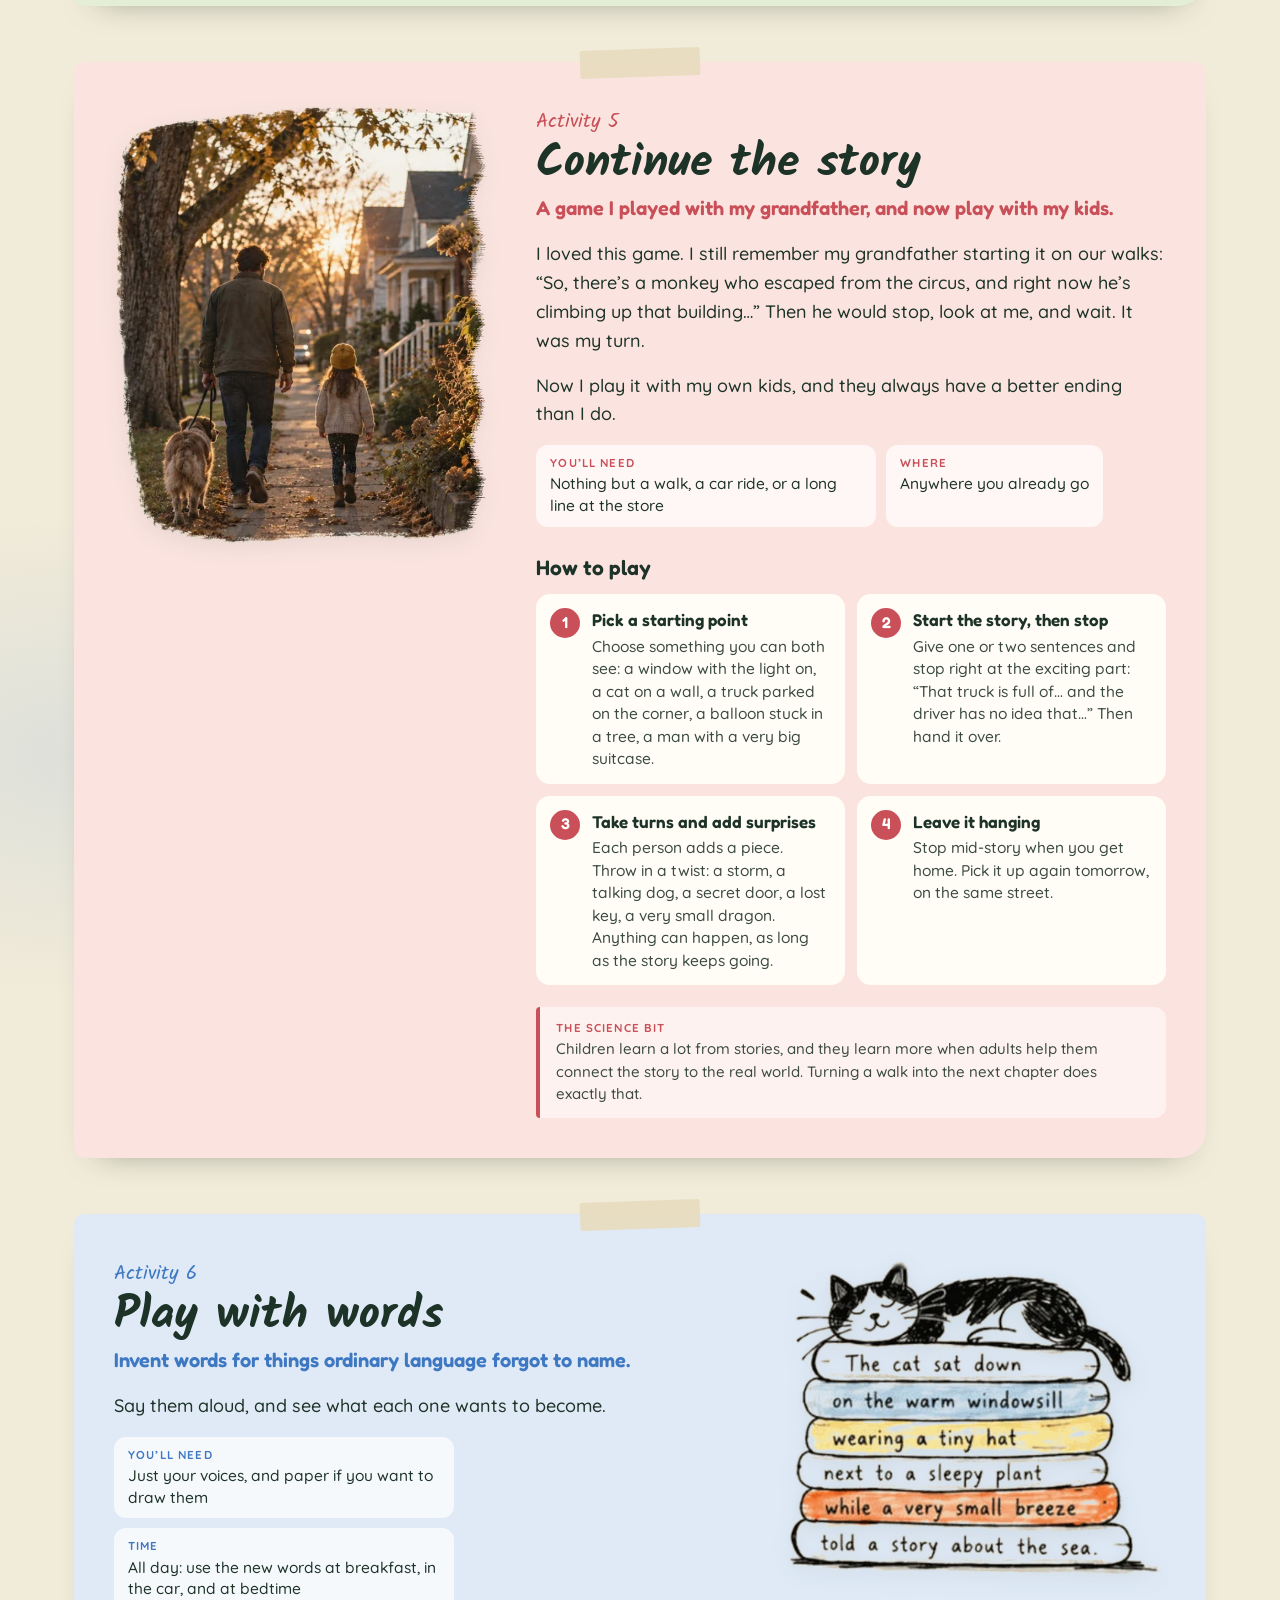
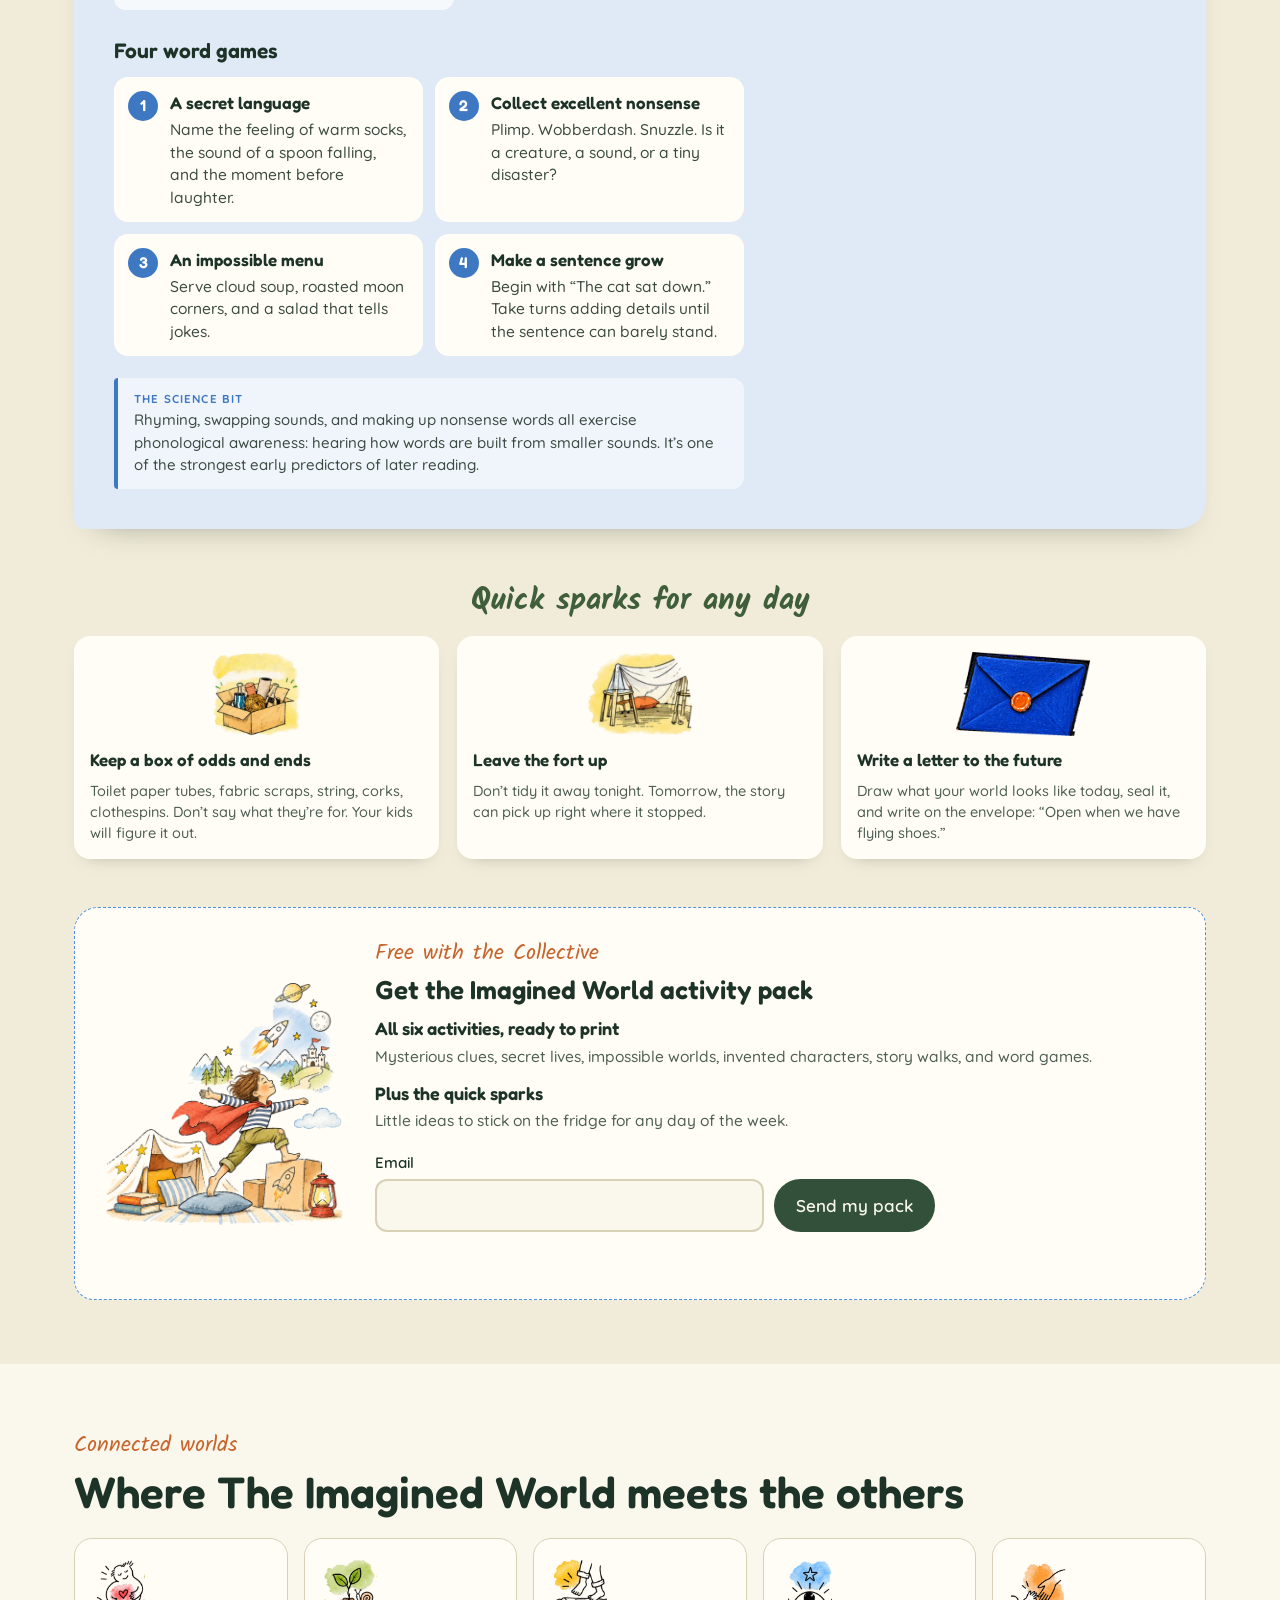
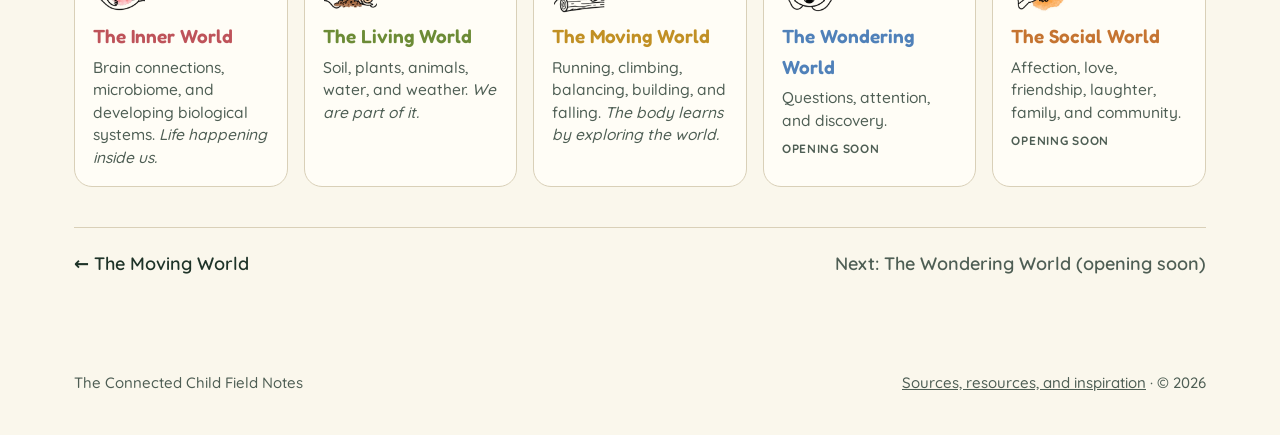
==== commit da7d48e7: "Name: The Connected Child Field Notes across titles, header, footer, and copy Co-Authored-By: Claude" ====
--- a/imagined-world.html
+++ b/imagined-world.html
@@ -3,8 +3,8 @@
 <head>
 <meta charset="utf-8">
 <meta name="viewport" content="width=device-width, initial-scale=1">
-<title>The Imagined World · The Connected Child</title>
-<meta name="description" content="World four of The Connected Child: what researchers tell us about pretend play, stories, and imagination, what it changed at home, and fun activities to open a secret door together.">
+<title>The Imagined World · The Connected Child Field Notes</title>
+<meta name="description" content="World four of The Connected Child Field Notes: what researchers tell us about pretend play, stories, and imagination, what it changed at home, and fun activities to open a secret door together.">
 <link rel="preconnect" href="https://fonts.googleapis.com">
 <link rel="preconnect" href="https://fonts.gstatic.com" crossorigin>
 <link href="https://fonts.googleapis.com/css2?family=Fredoka:wght@500;600&family=Kalam:wght@400;700&family=Quicksand:wght@400;500;600;700&display=swap" rel="stylesheet">
@@ -46,7 +46,7 @@
 <body>
 
 <header class="wrap top">
-  <a class="mark" href="index.html">The Connected Child <span>field notes</span></a>
+  <a class="mark" href="index.html">The Connected Child <span>Field Notes</span></a>
   <nav aria-label="Main">
     <a href="index.html#worlds">The six worlds</a>
     <a href="index.html#why">Why we made this</a>
@@ -256,7 +256,7 @@
 
 <footer>
   <div class="wrap">
-    <span>The Connected Child · Field Notes</span>
+    <span>The Connected Child Field Notes</span>
     <span><a href="sources.html">Sources, resources, and inspiration</a> · © 2026</span>
   </div>
 </footer>
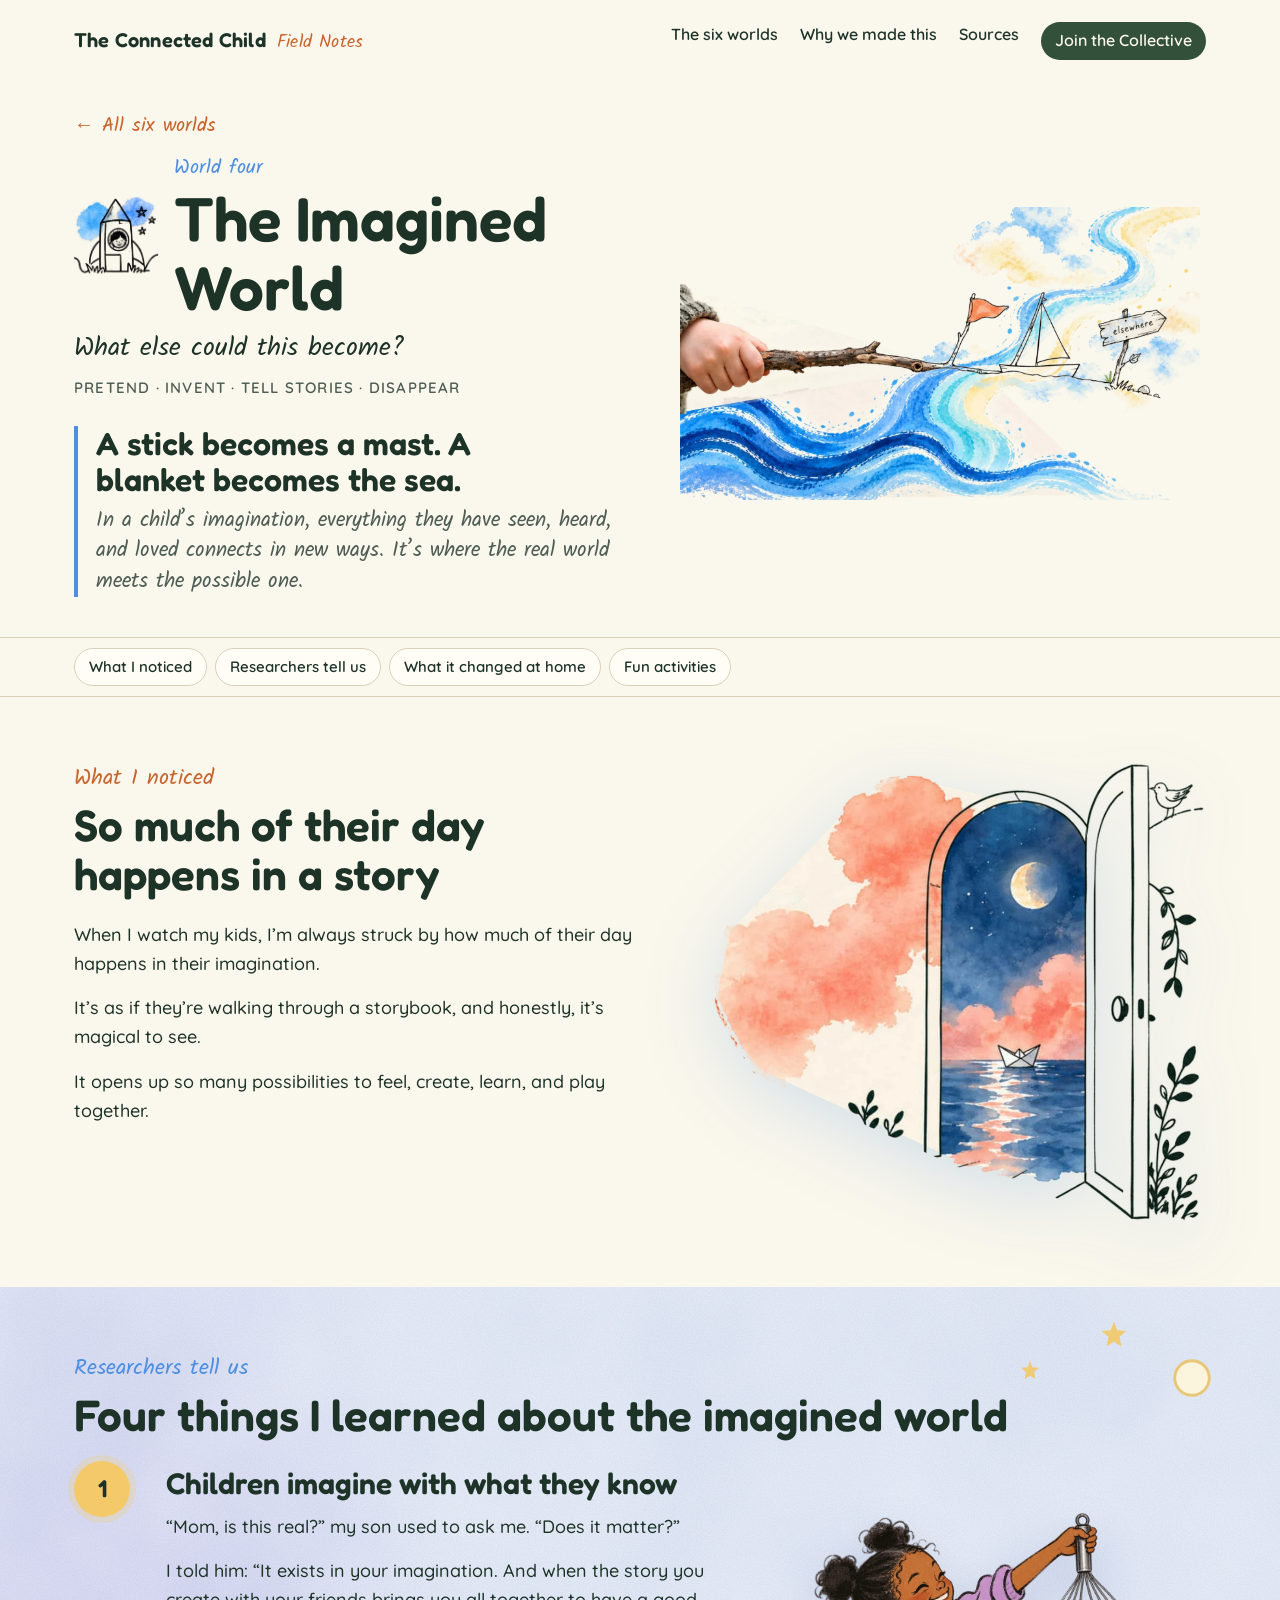
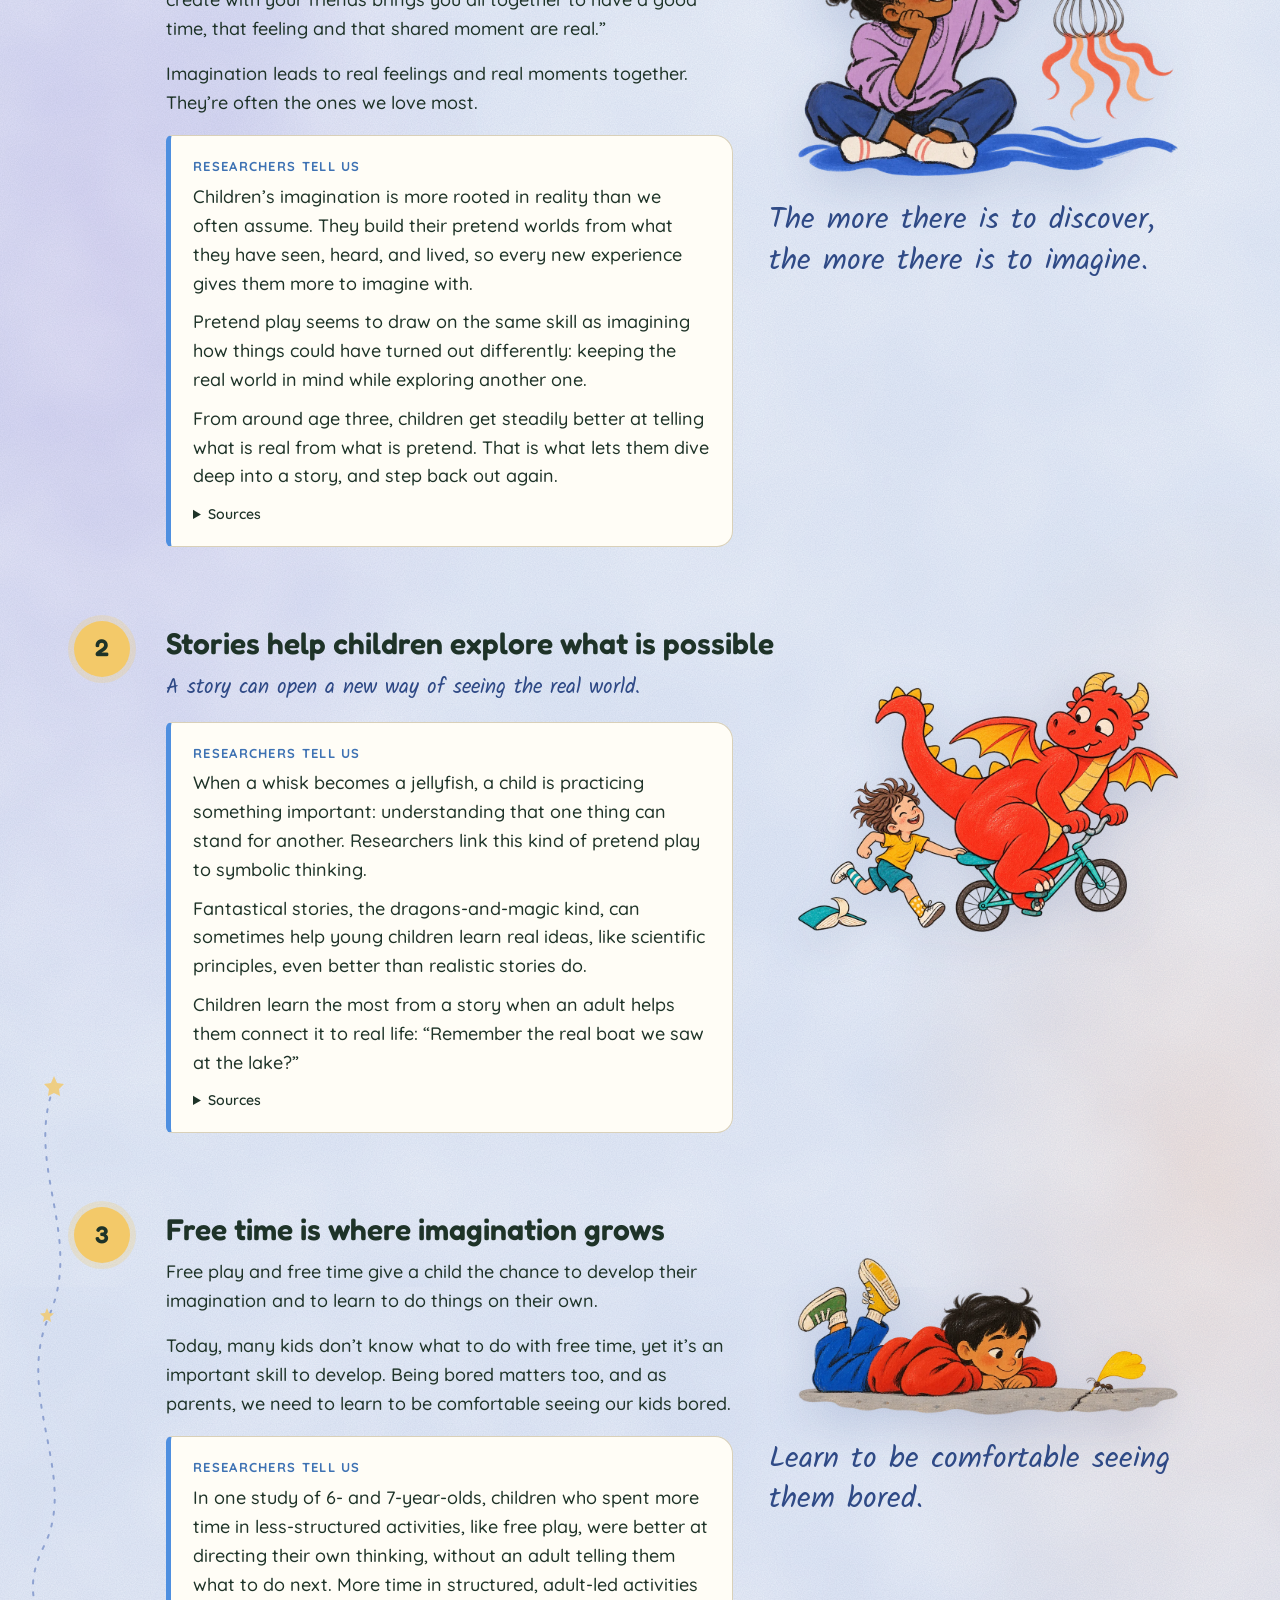
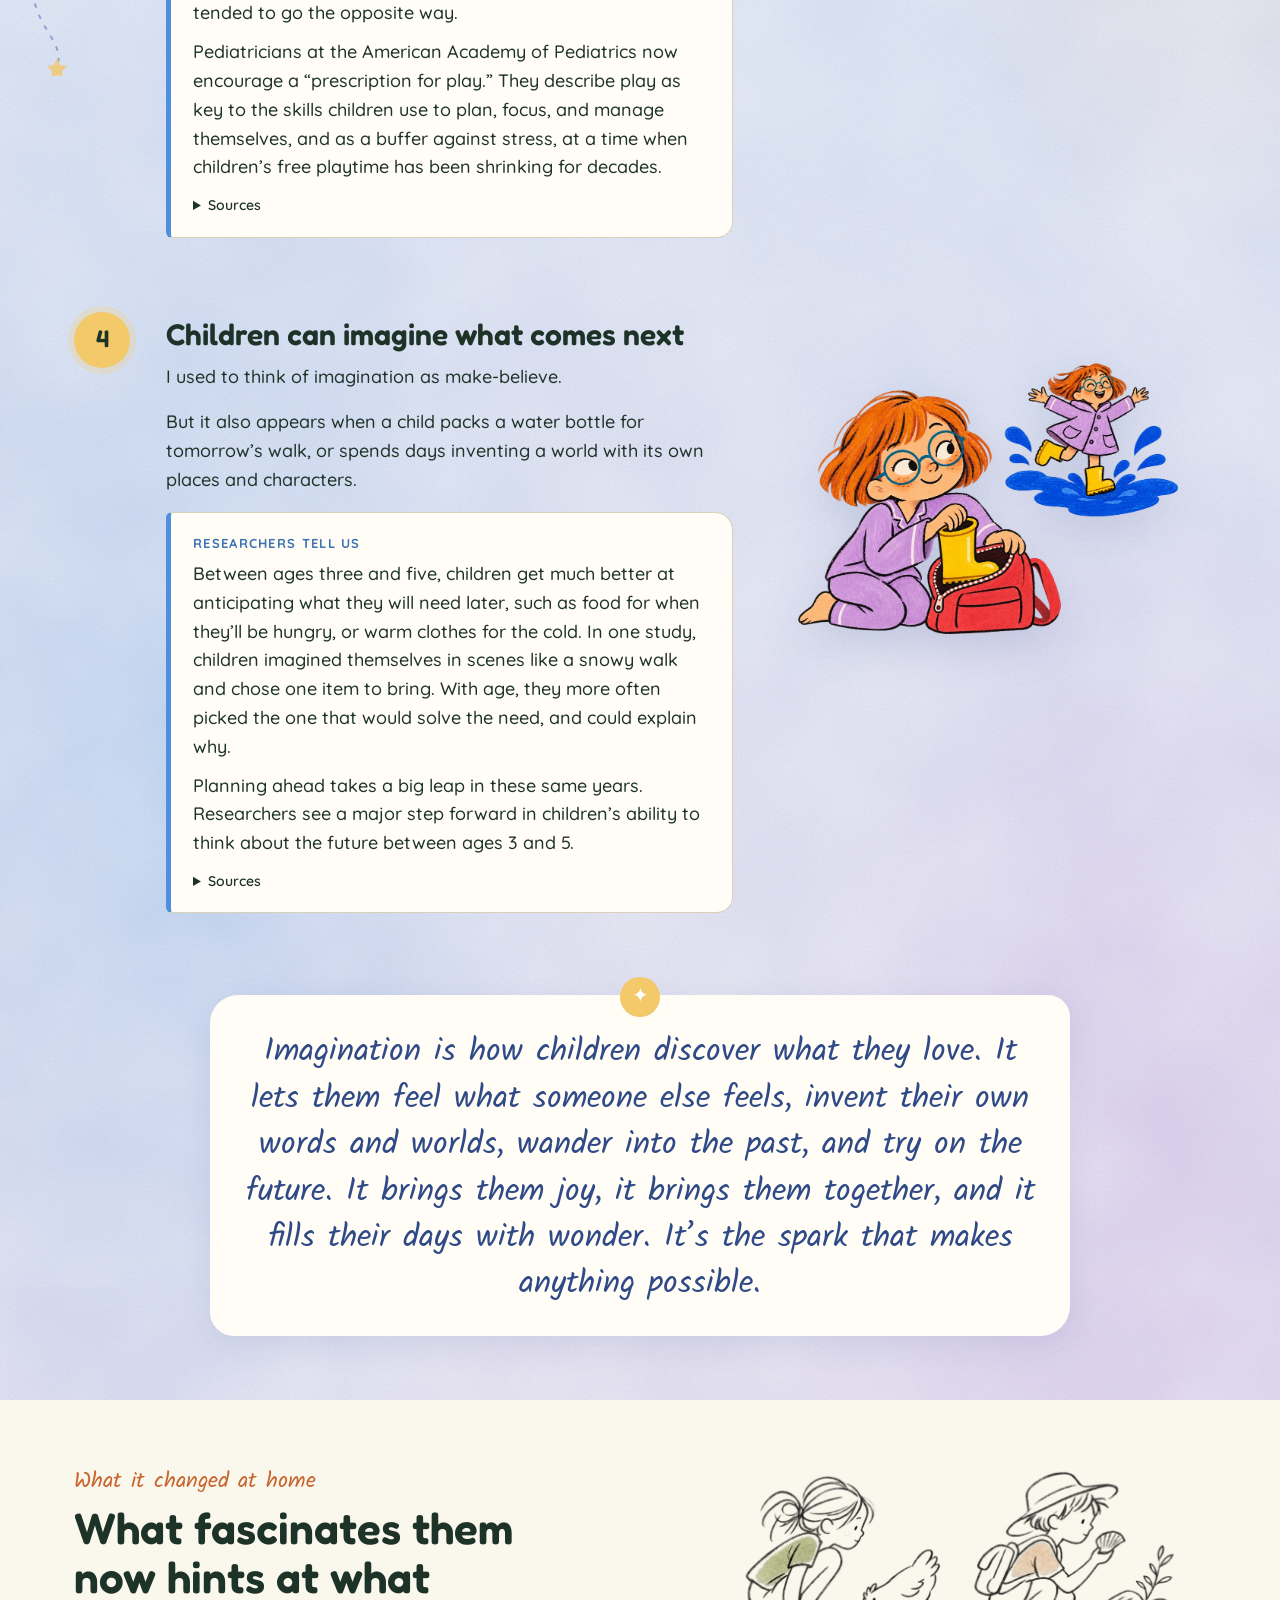
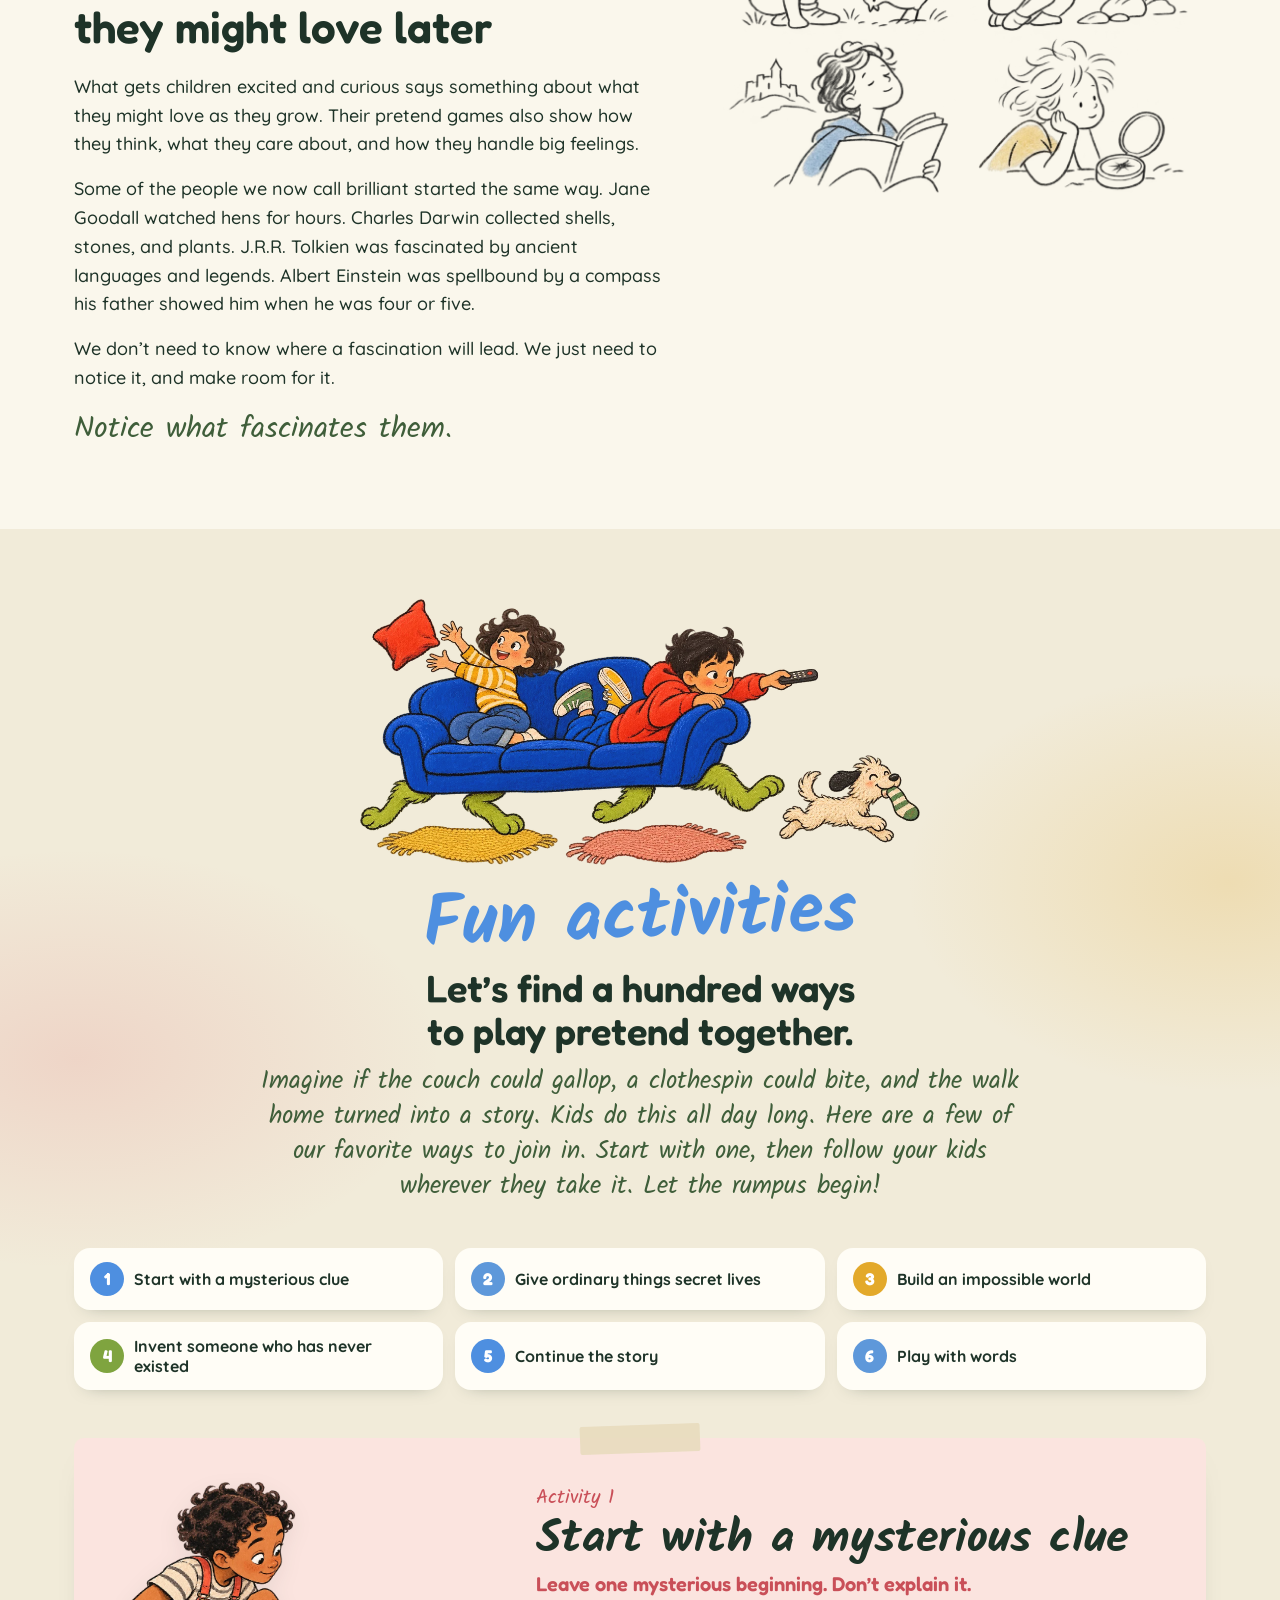
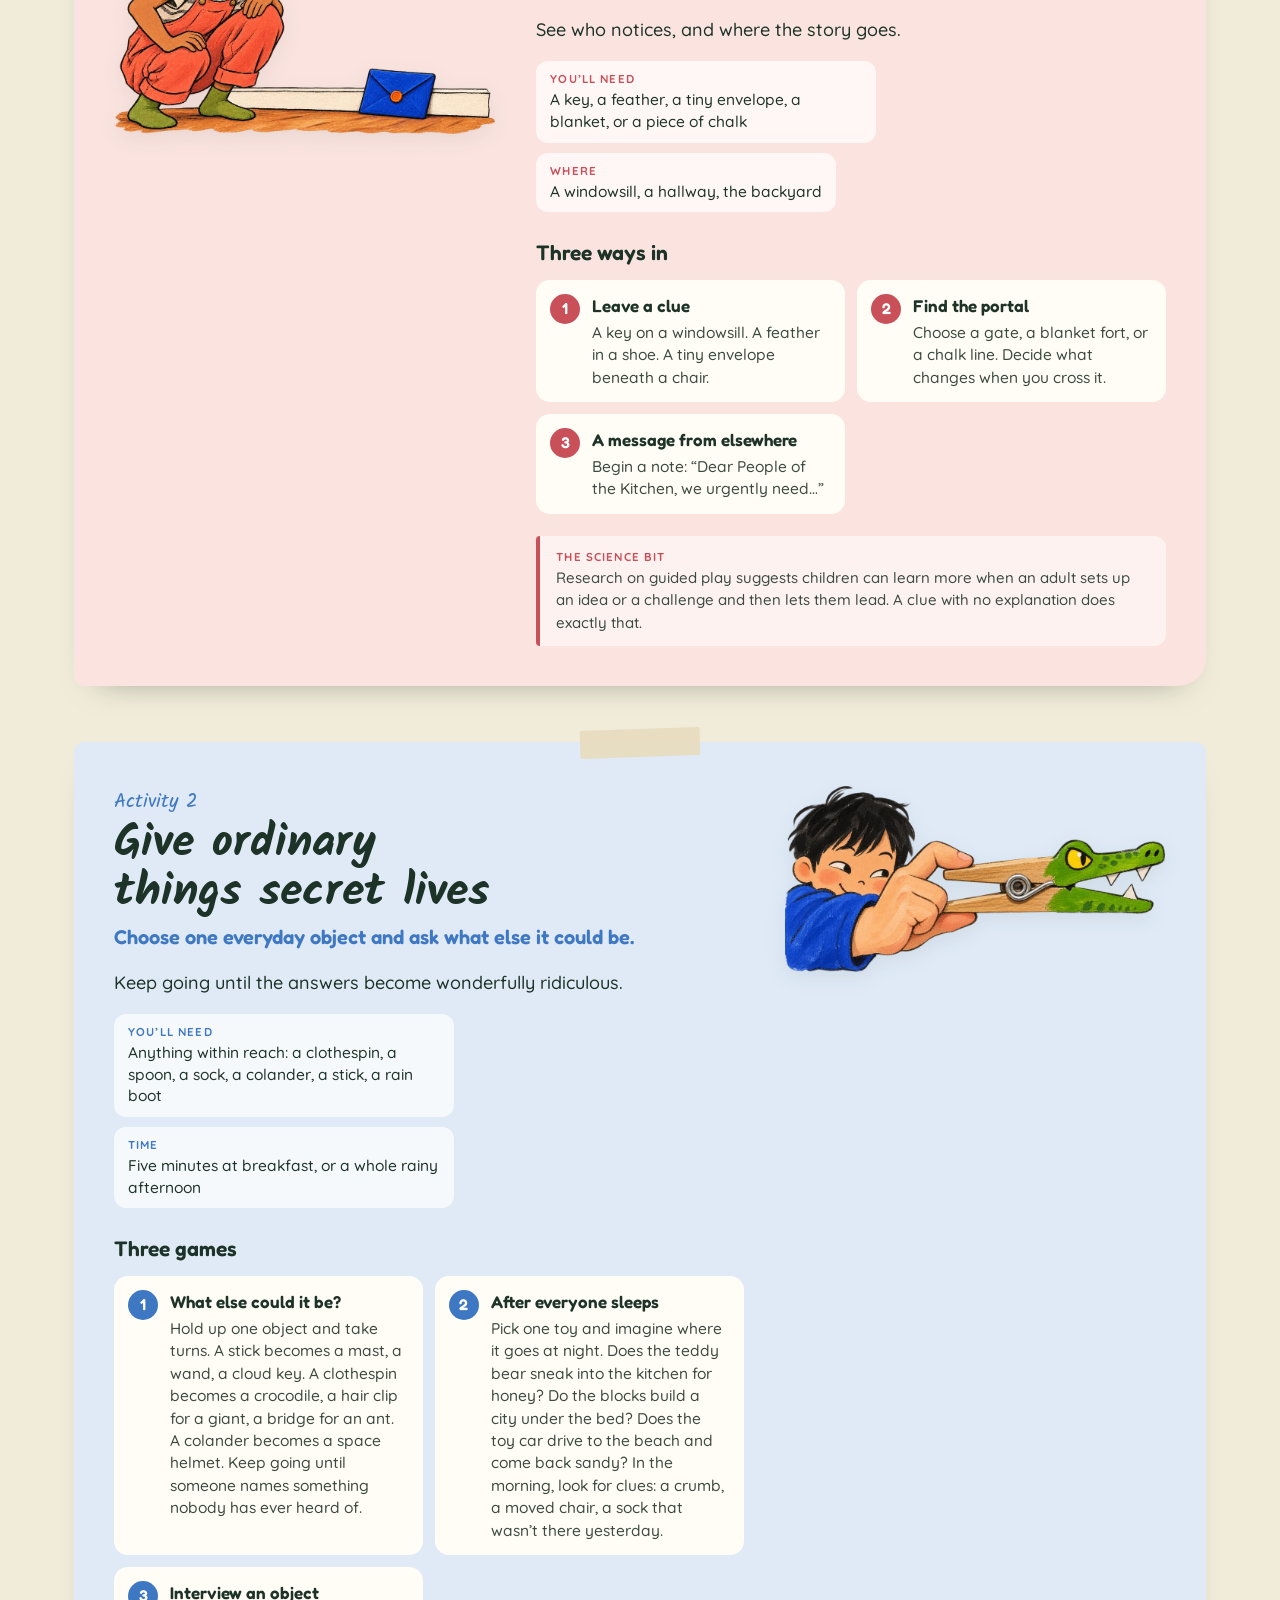
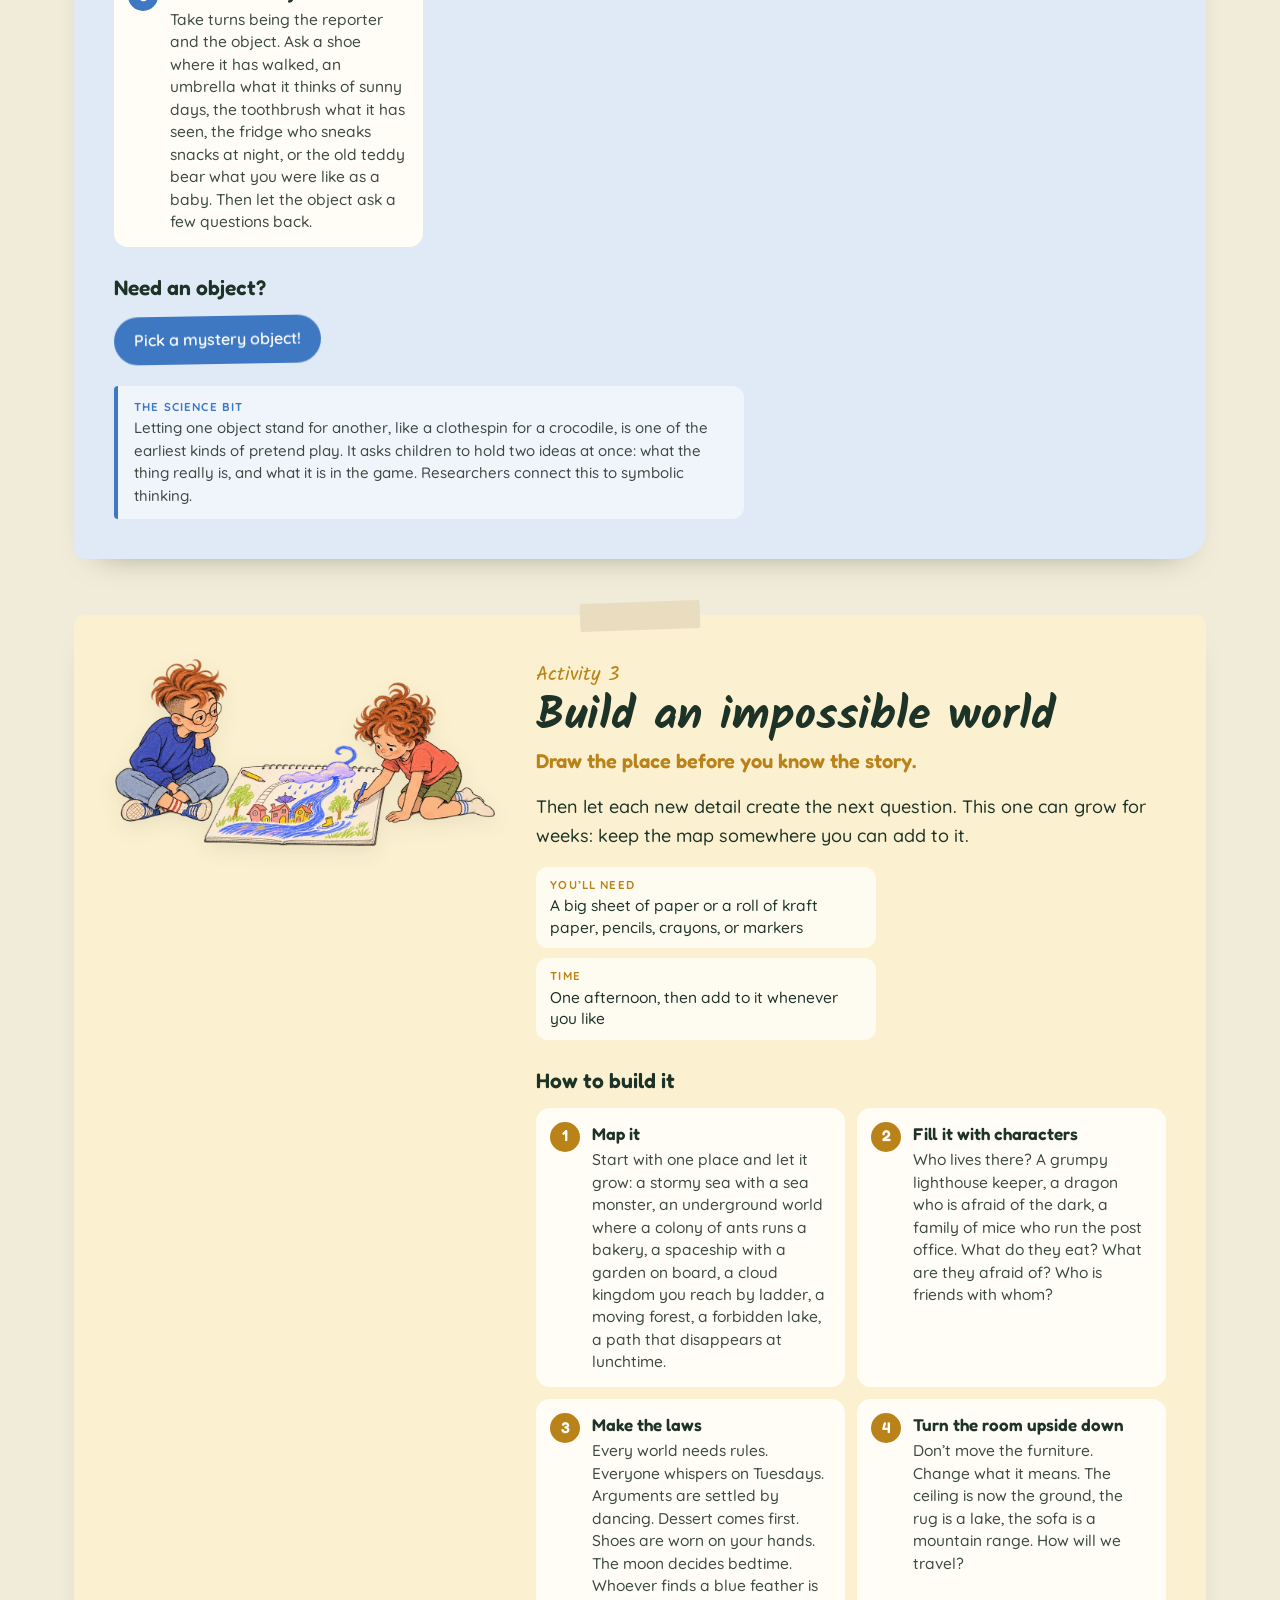
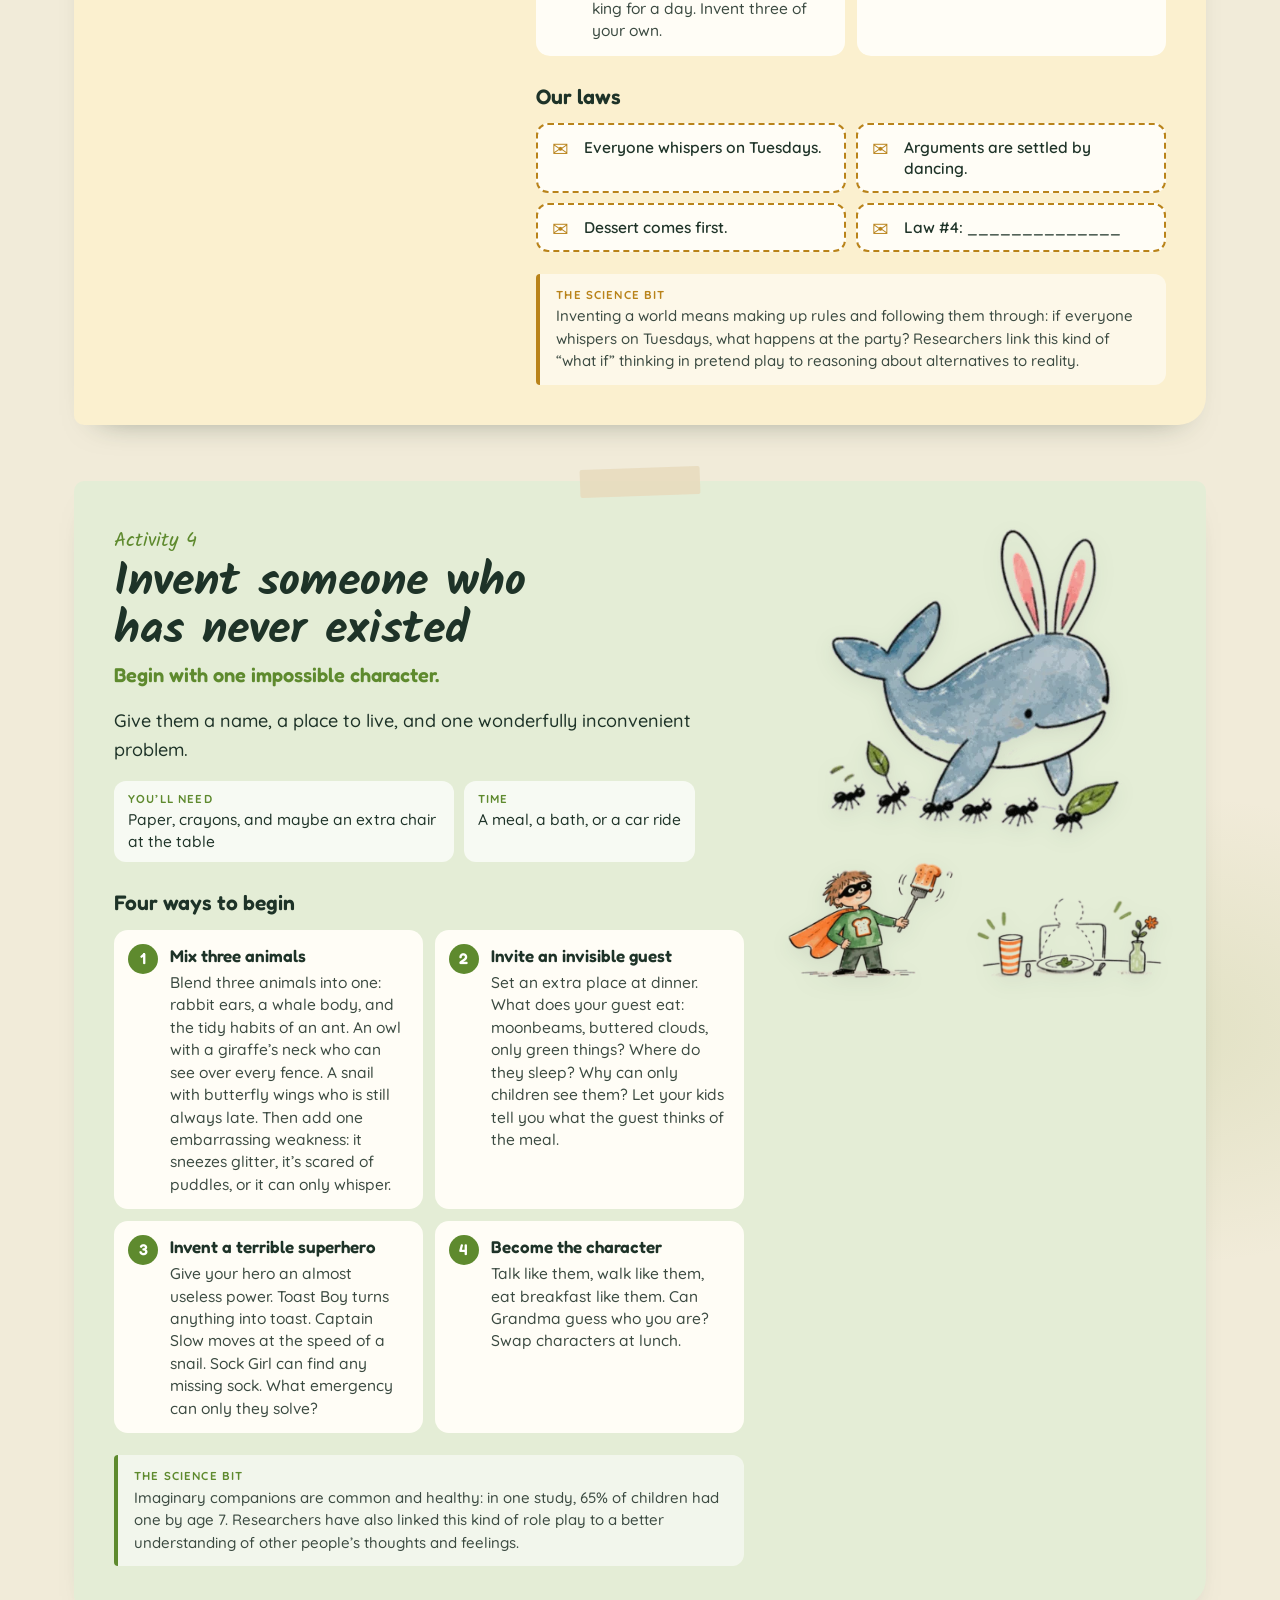
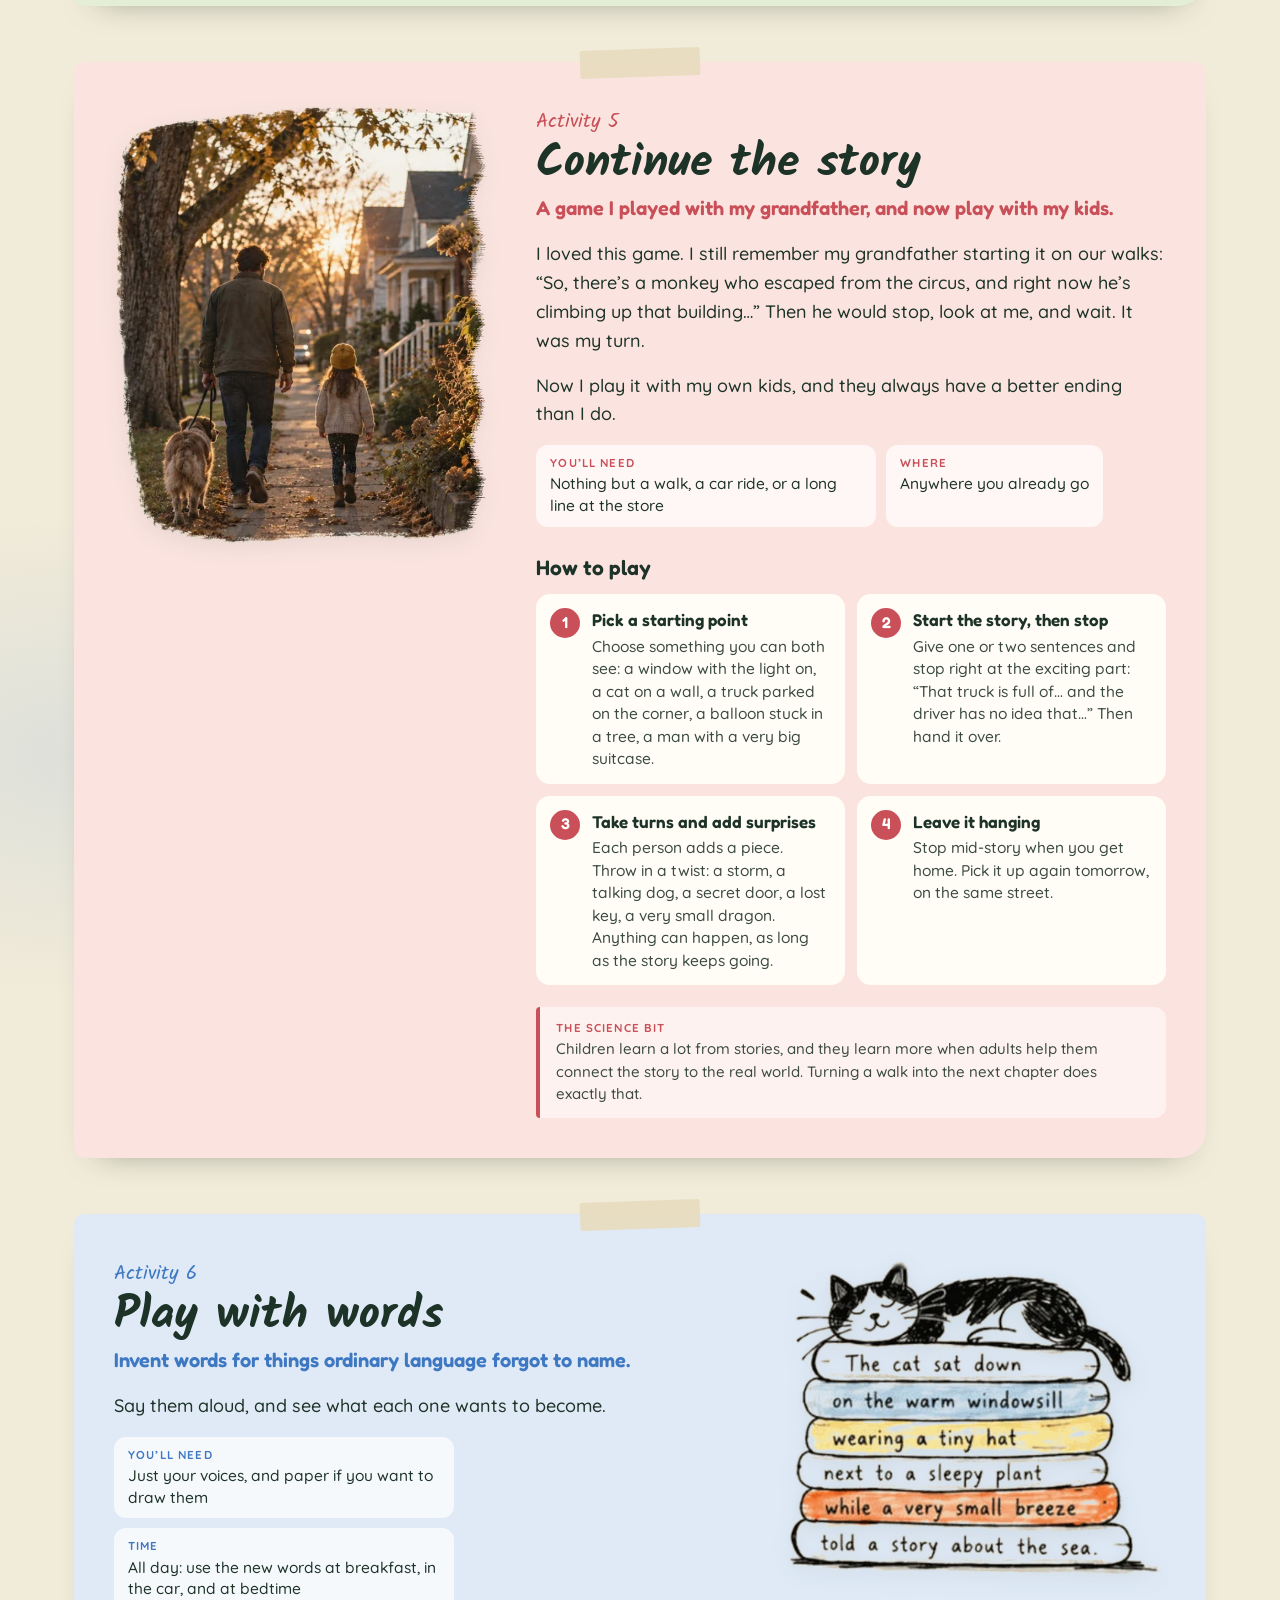
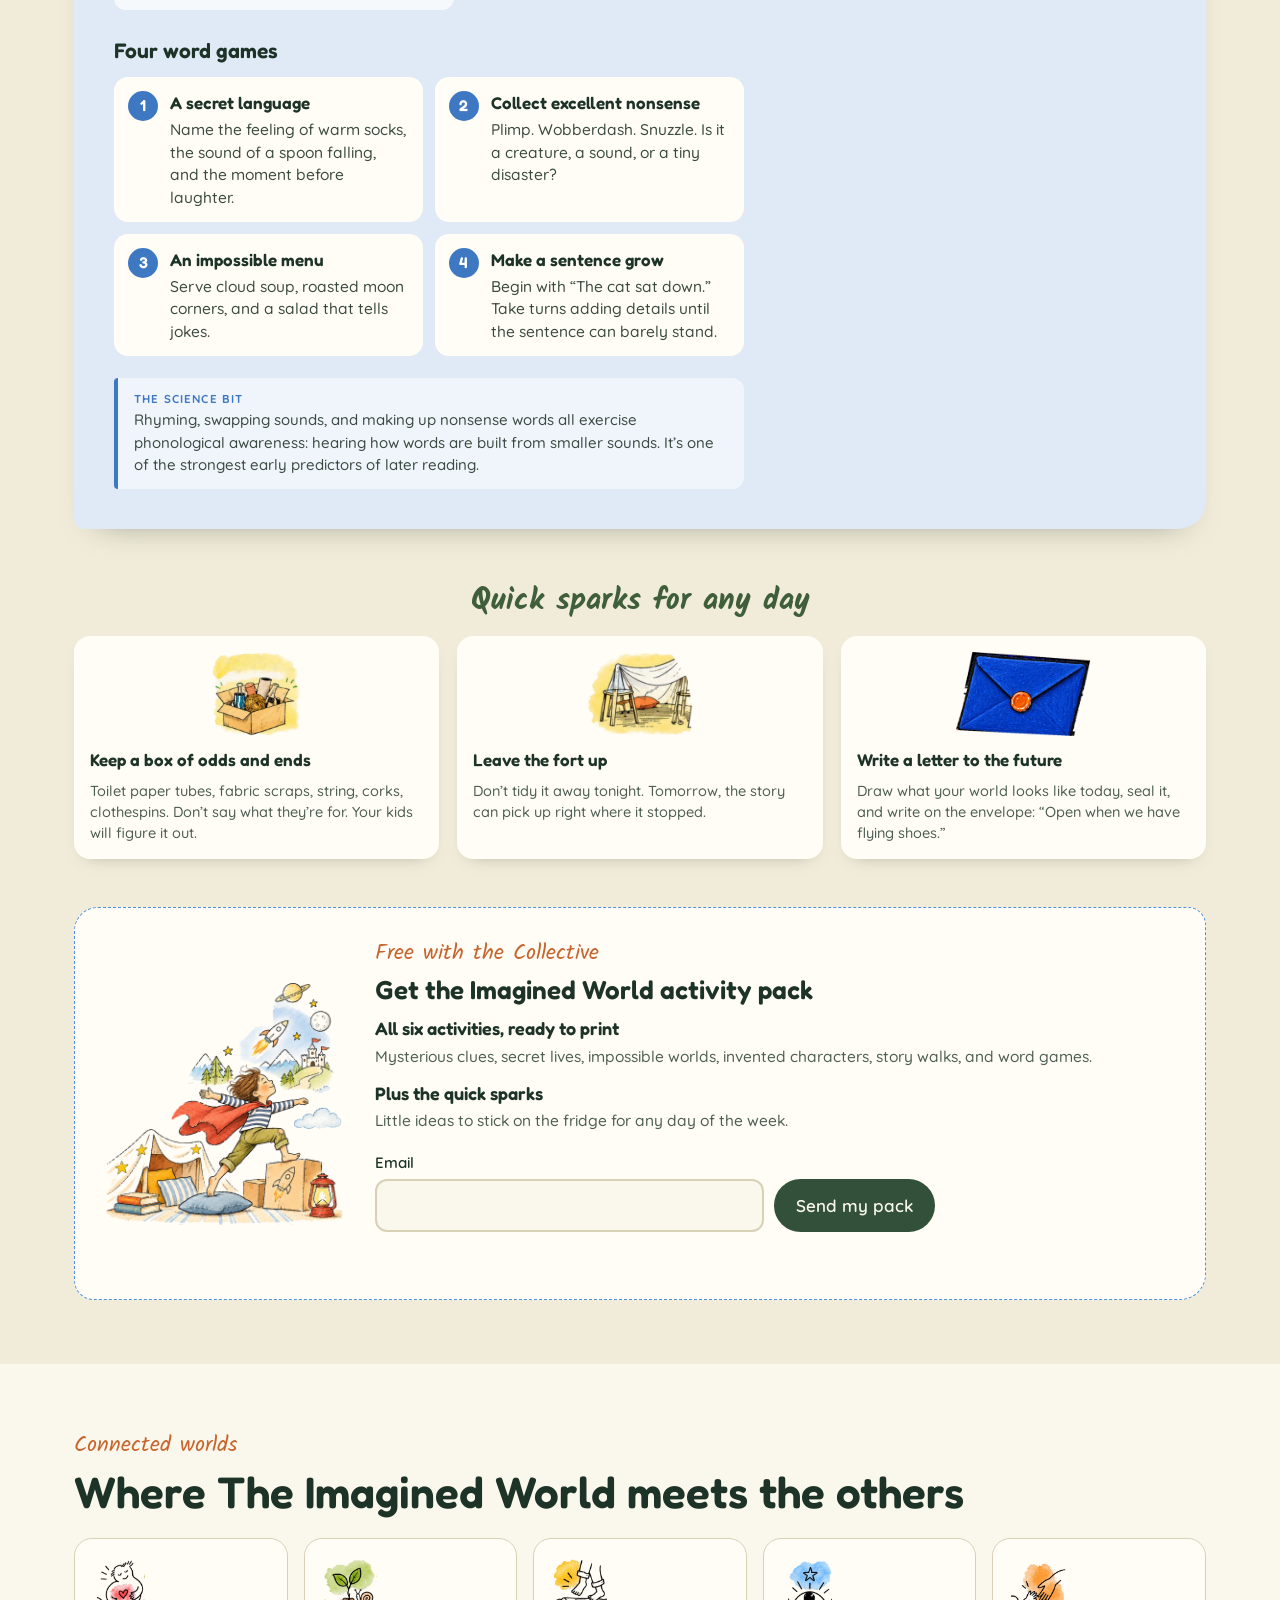
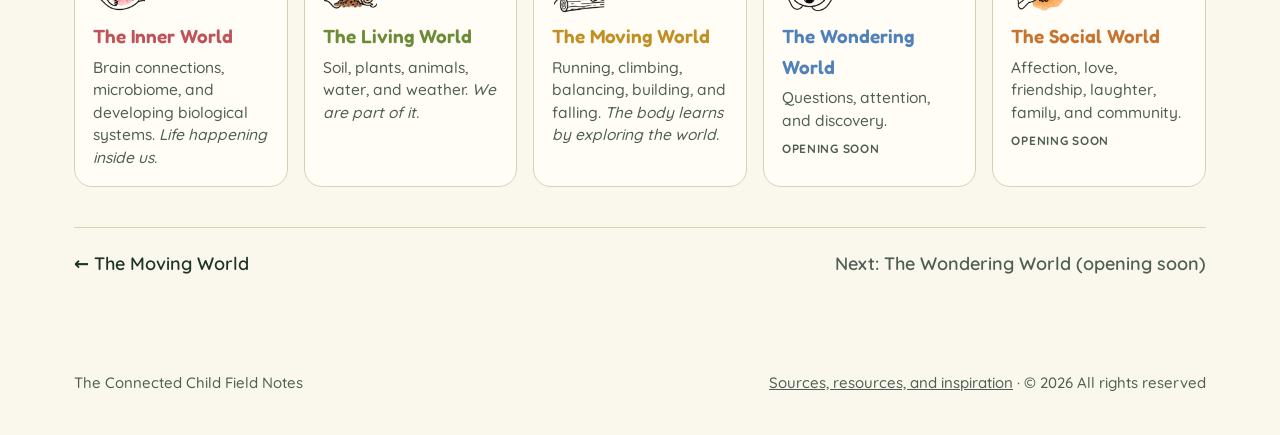
==== commit 2b9befb1: "Footer: all rights reserved notice on every page Co-Authored-By: Claude Opus 5.5 <noreply@anthropic." ====
--- a/imagined-world.html
+++ b/imagined-world.html
@@ -5,6 +5,16 @@
 <meta name="viewport" content="width=device-width, initial-scale=1">
 <title>The Imagined World · The Connected Child Field Notes</title>
 <meta name="description" content="World four of The Connected Child Field Notes: what researchers tell us about pretend play, stories, and imagination, what it changed at home, and fun activities to open a secret door together.">
+<!--seo-->
+<link rel="canonical" href="https://theconnectedchildfieldnotes.com/imagined-world.html">
+<meta property="og:type" content="website">
+<meta property="og:site_name" content="The Connected Child Field Notes">
+<meta property="og:title" content="The Imagined World · The Connected Child Field Notes">
+<meta property="og:description" content="World four of The Connected Child Field Notes: what researchers tell us about pretend play, stories, and imagination, what it changed at home, and fun activities to open a secret door together.">
+<meta property="og:url" content="https://theconnectedchildfieldnotes.com/imagined-world.html">
+<meta property="og:image" content="https://theconnectedchildfieldnotes.com/img/im-spread.webp">
+<meta name="twitter:card" content="summary_large_image">
+<!--/seo-->
 <link rel="preconnect" href="https://fonts.googleapis.com">
 <link rel="preconnect" href="https://fonts.gstatic.com" crossorigin>
 <link href="https://fonts.googleapis.com/css2?family=Fredoka:wght@500;600&family=Kalam:wght@400;700&family=Quicksand:wght@400;500;600;700&display=swap" rel="stylesheet">
@@ -133,7 +143,7 @@
           <div>
             <h3>Children can imagine what comes next</h3>
             <div class="finding-body">
-              <div><div class="prose"><p>I used to think of imagination as make-believe.</p><p>But it also appears when a child packs a water bottle for tomorrow’s walk, or spends days inventing a world with its own places and characters.</p></div><div class="research"><div class="k">Researchers tell us</div><p>Between ages three and five, children get much better at anticipating what they will need later, such as food for when they’ll be hungry, or warm clothes for the cold. In one study, children imagined themselves in scenes like a snowy walk and chose one item to bring. With age, they more often picked the one that would solve the need, and could explain why.</p><p>Planning ahead takes a big leap in these same years. Researchers see a major step forward in children’s ability to think about the future between ages 3 and 5.</p><details class="src"><summary>Sources</summary><ul><li>Atance, C. M. &amp; Meltzoff, A. N. (2005). My future self: Young children’s ability to anticipate and explain future states. <em>Cognitive Development</em>, 20, 341–361.</li><li>Moffett, L., Moll, H. &amp; FitzGibbon, L. (2018). Future planning in preschool children. <em>Developmental Psychology</em>.</li></ul></details></div></div>
+              <div><div class="prose"><p>I used to think of imagination as make-believe.</p><p>But it also appears when a child packs a water bottle for tomorrow’s walk, or spends days inventing a world with its own places and characters.</p></div><div class="research"><div class="k">Researchers tell us</div><p>Between ages three and five, children get much better at anticipating what they will need later, such as food for when they’ll be hungry, or warm clothes for the cold. In one study, children imagined themselves in scenes like a snowy walk and chose one item to bring. With age, they more often picked the one that would solve the need, and could explain why.</p><p>Planning ahead takes a big leap in these same years. Researchers see a major step forward in children’s ability to think about the future between ages 3 and 5.</p><details class="src"><summary>Sources</summary><ul><li>Atance, C. M. &amp; Meltzoff, A. N. (2005). My future self: Young children’s ability to anticipate and explain future states. <em>Cognitive Development</em>, 20, 341–361.</li><li>Moffett, L., Moll, H. &amp; FitzGibbon, L. (2018). Future planning in preschool children. <em>Developmental Psychology</em>, 54(5), 866–874.</li></ul></details></div></div>
               <div class="side"><img src="img/im-boots.webp" width="1000" height="713" alt="Illustration of a girl in pajamas packing yellow rain boots into her bag, imagining herself splashing in a puddle tomorrow."></div>
             </div>
           </div>
@@ -228,7 +238,7 @@
           <div class="w-label">Free with the Collective</div>
           <h3>Get the Imagined World activity pack</h3>
           <ul><li><strong>All six activities, ready to print</strong><span>Mysterious clues, secret lives, impossible worlds, invented characters, story walks, and word games.</span></li><li><strong>Plus the quick sparks</strong><span>Little ideas to stick on the fridge for any day of the week.</span></li></ul>
-          <form id="pack-form" novalidate>
+          <form id="pack-form" data-world="imagined" novalidate>
             <div class="field">
               <label for="pack-email">Email</label>
               <input id="pack-email" type="email" autocomplete="email" required>
@@ -257,7 +267,7 @@
 <footer>
   <div class="wrap">
     <span>The Connected Child Field Notes</span>
-    <span><a href="sources.html">Sources, resources, and inspiration</a> · © 2026</span>
+    <span><a href="sources.html">Sources, resources, and inspiration</a> · © 2026 All rights reserved</span>
   </div>
 </footer>
 
@@ -272,14 +282,7 @@
   const opts = JSON.parse(sp.dataset.options); const out = sp.querySelector('output'); let last = -1;
   sp.querySelector('button').addEventListener('click', () => { let i; do { i = Math.floor(Math.random() * opts.length); } while (i === last && opts.length > 1); last = i; out.textContent = opts[i]; });
 });
-document.getElementById('pack-form').addEventListener('submit', e => {
-  e.preventDefault();
-  const email = document.getElementById('pack-email');
-  const t = document.getElementById('pack-thanks');
-  if (!/^[^\s@]+@[^\s@]+\.[^\s@]+$/.test(email.value.trim())) { t.textContent = 'Please check your email address.'; email.focus(); return; }
-  // Connect to this world's Kit form here.
-  t.textContent = 'Preview only: sign-up is not connected yet.';
-});
 </script>
+<script src="js/signup.js"></script>
 </body>
 </html>
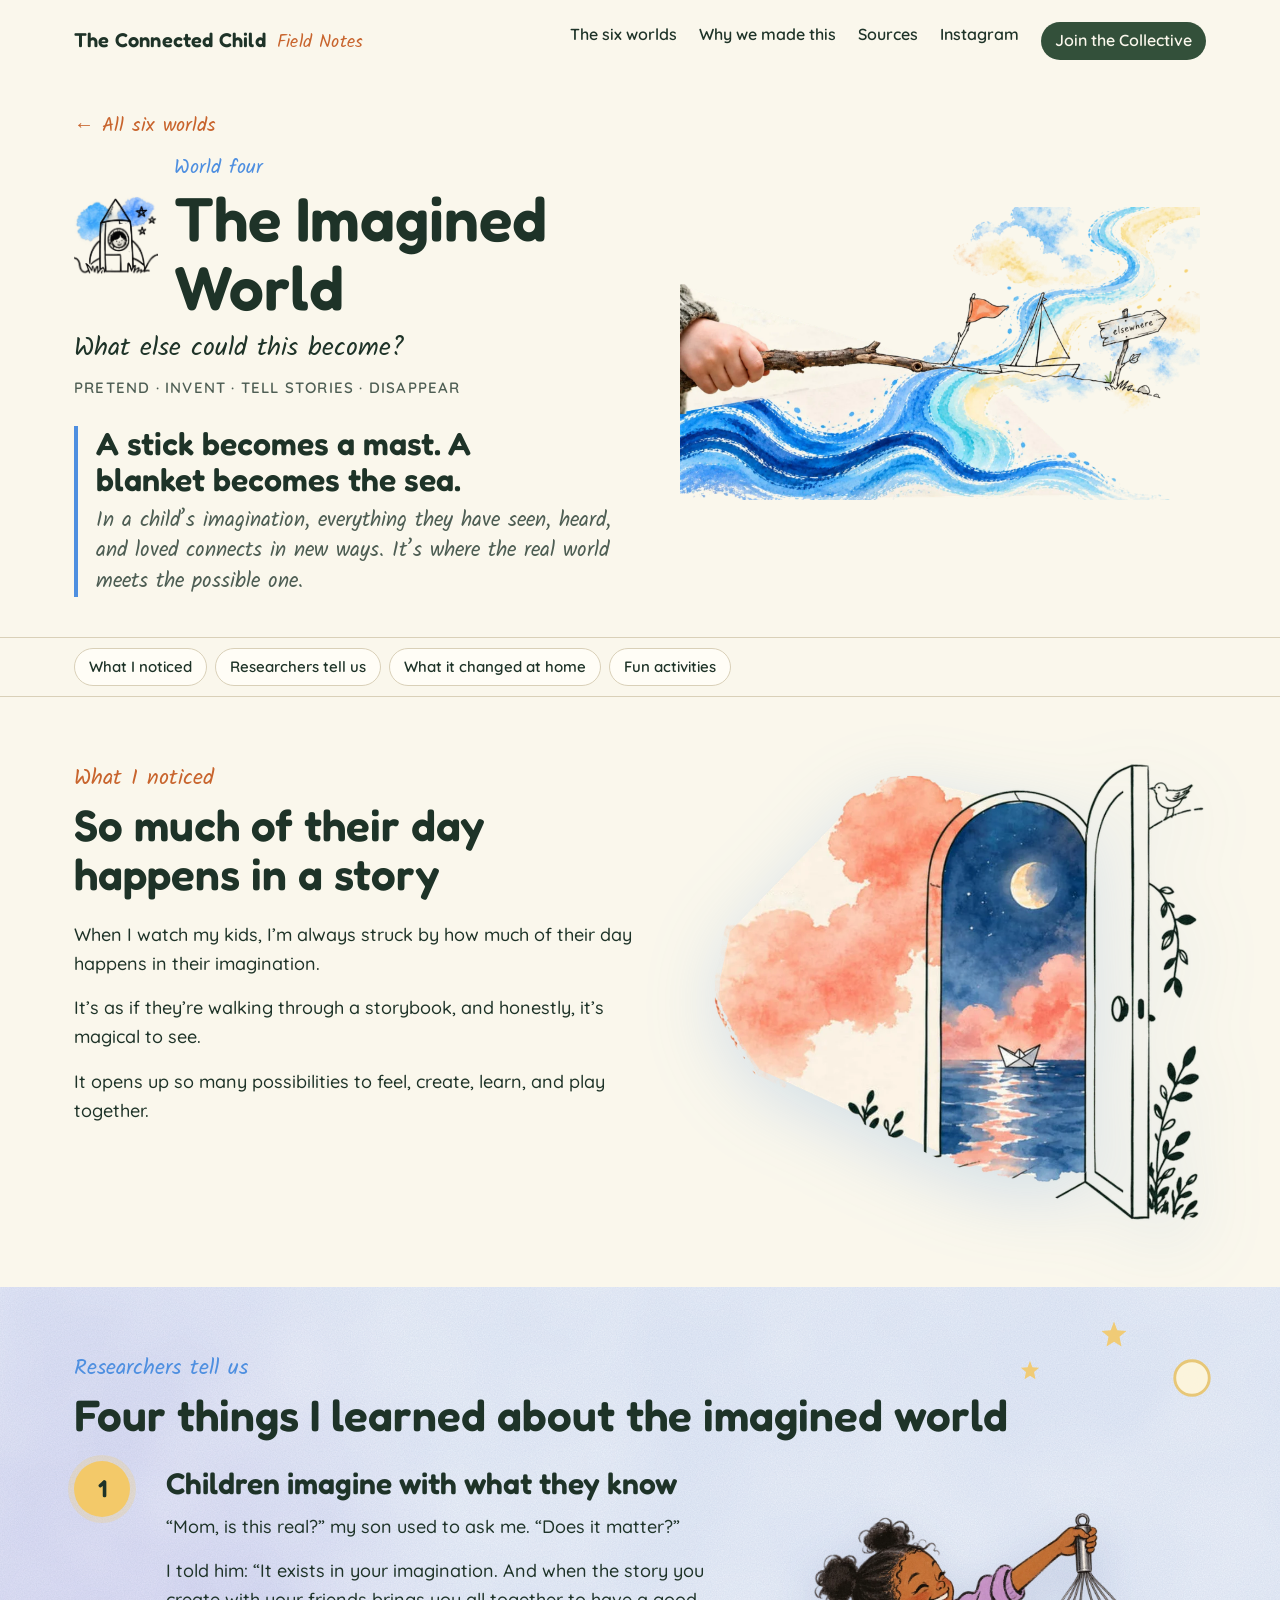
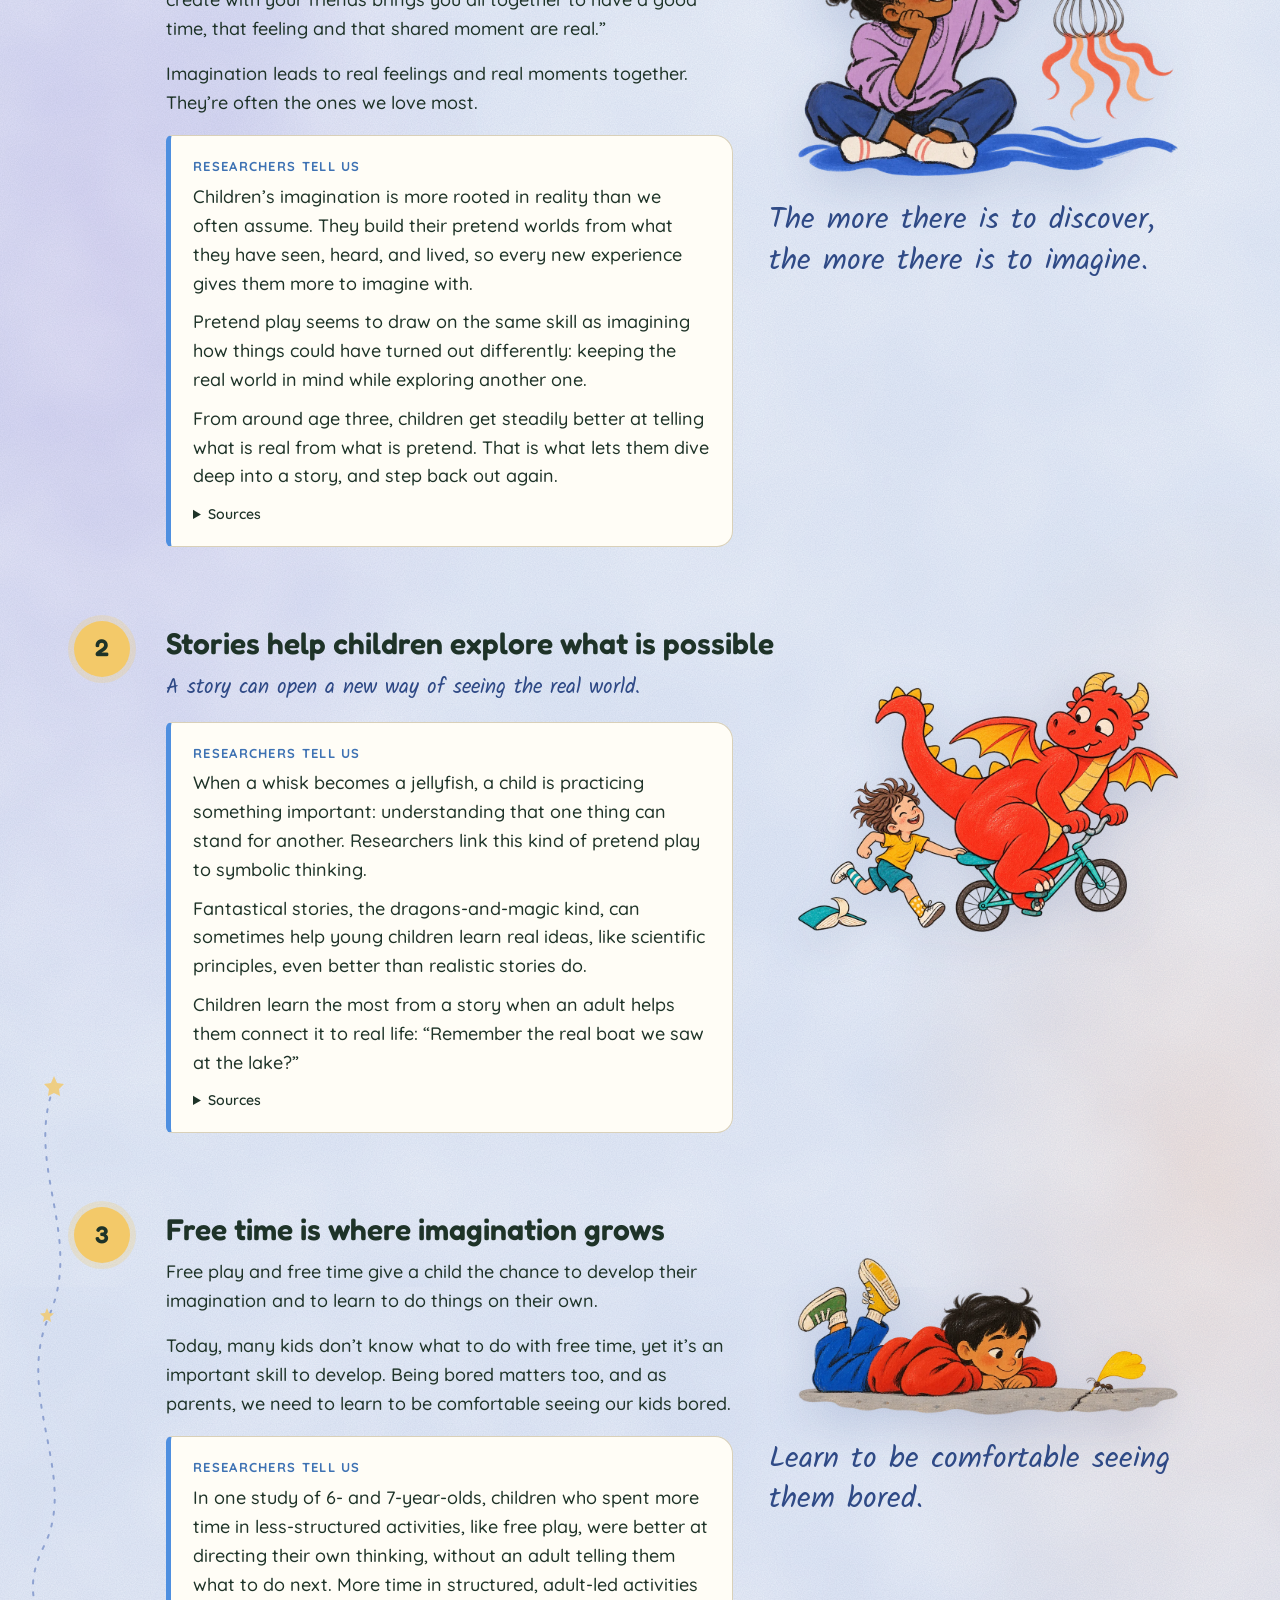
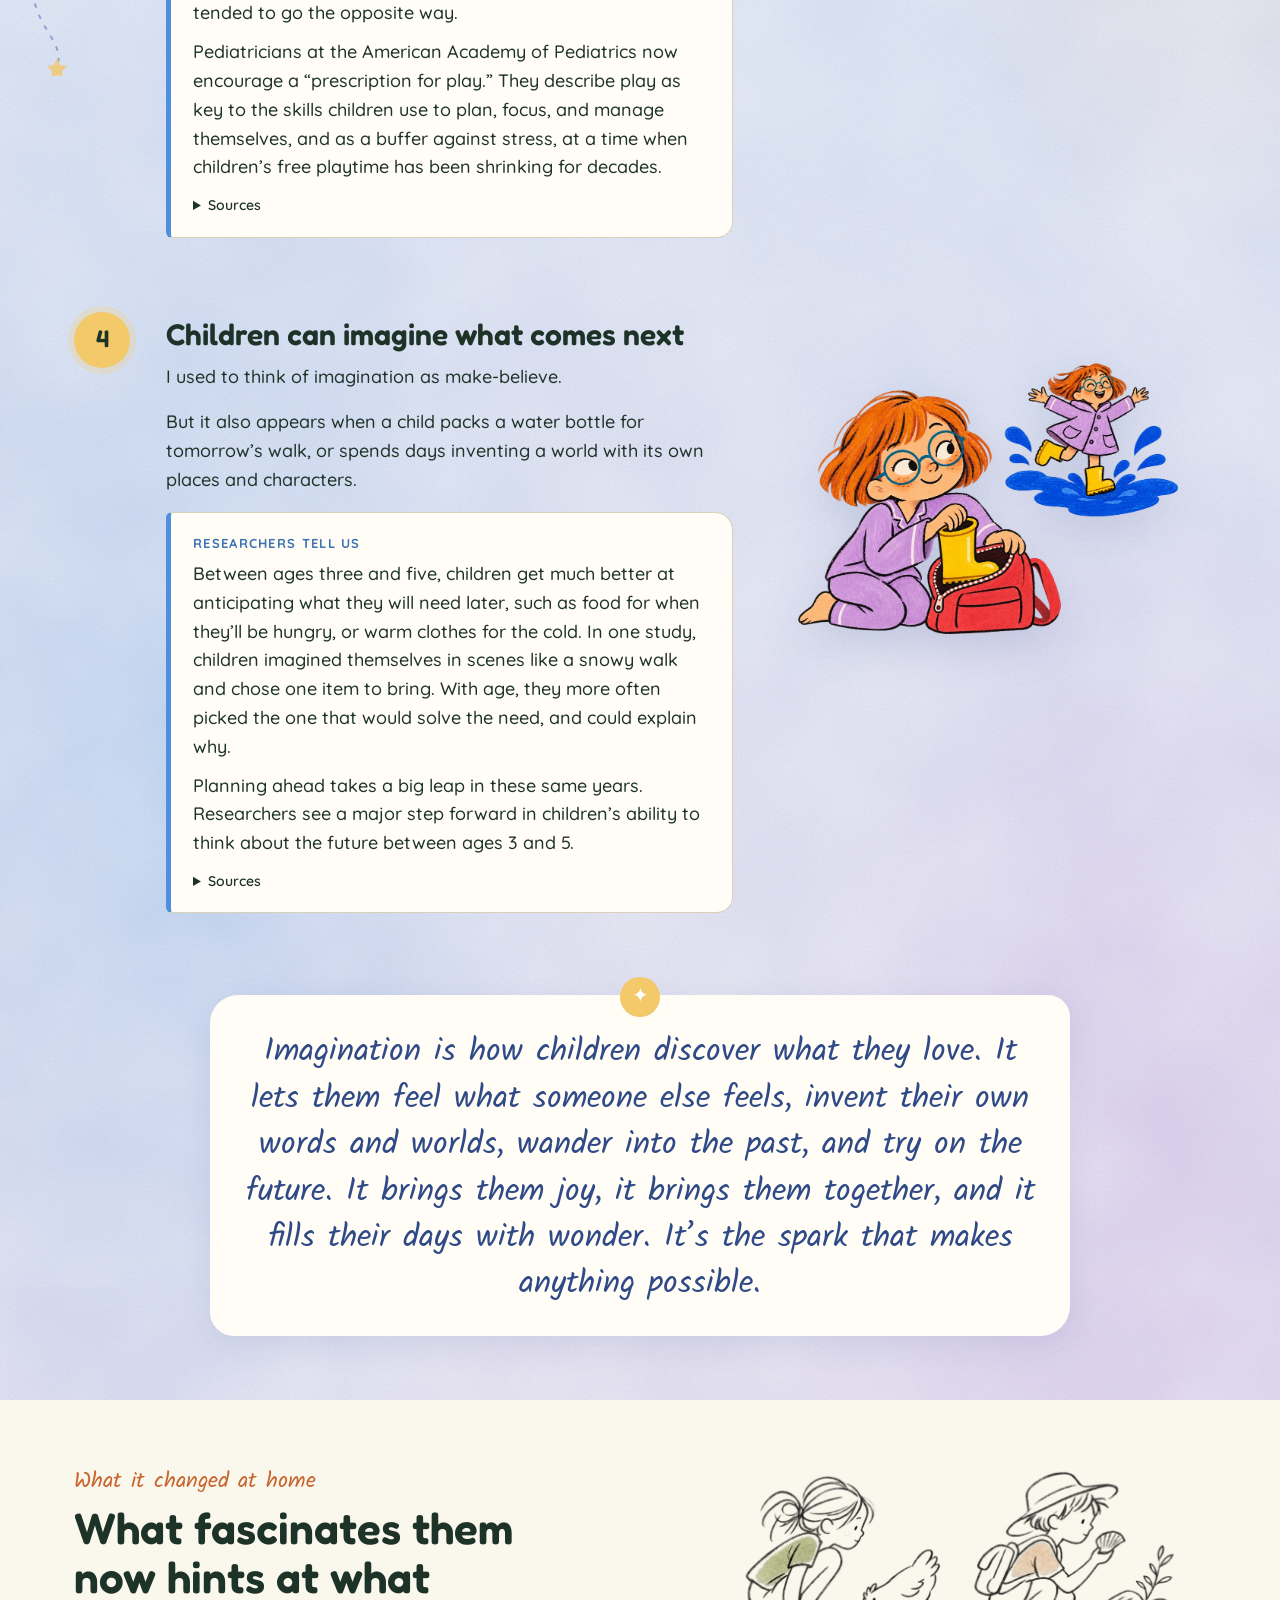
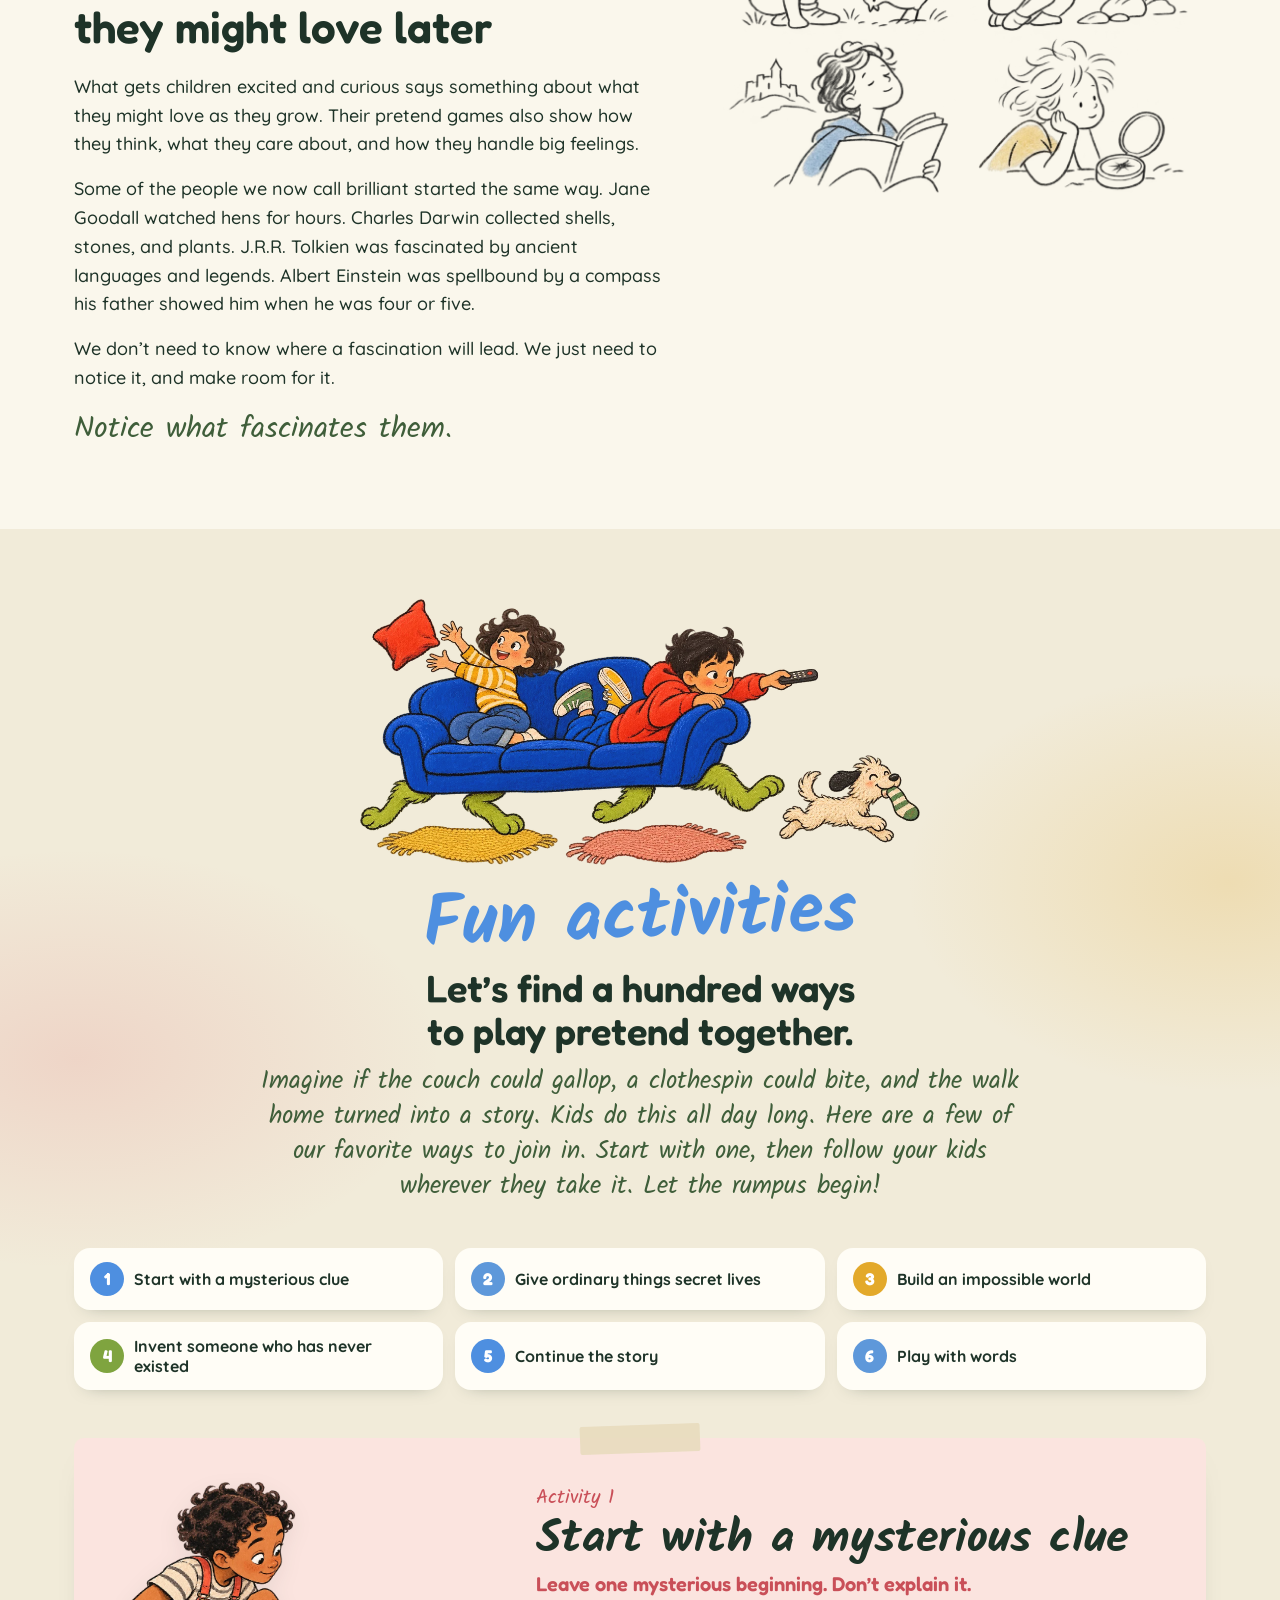
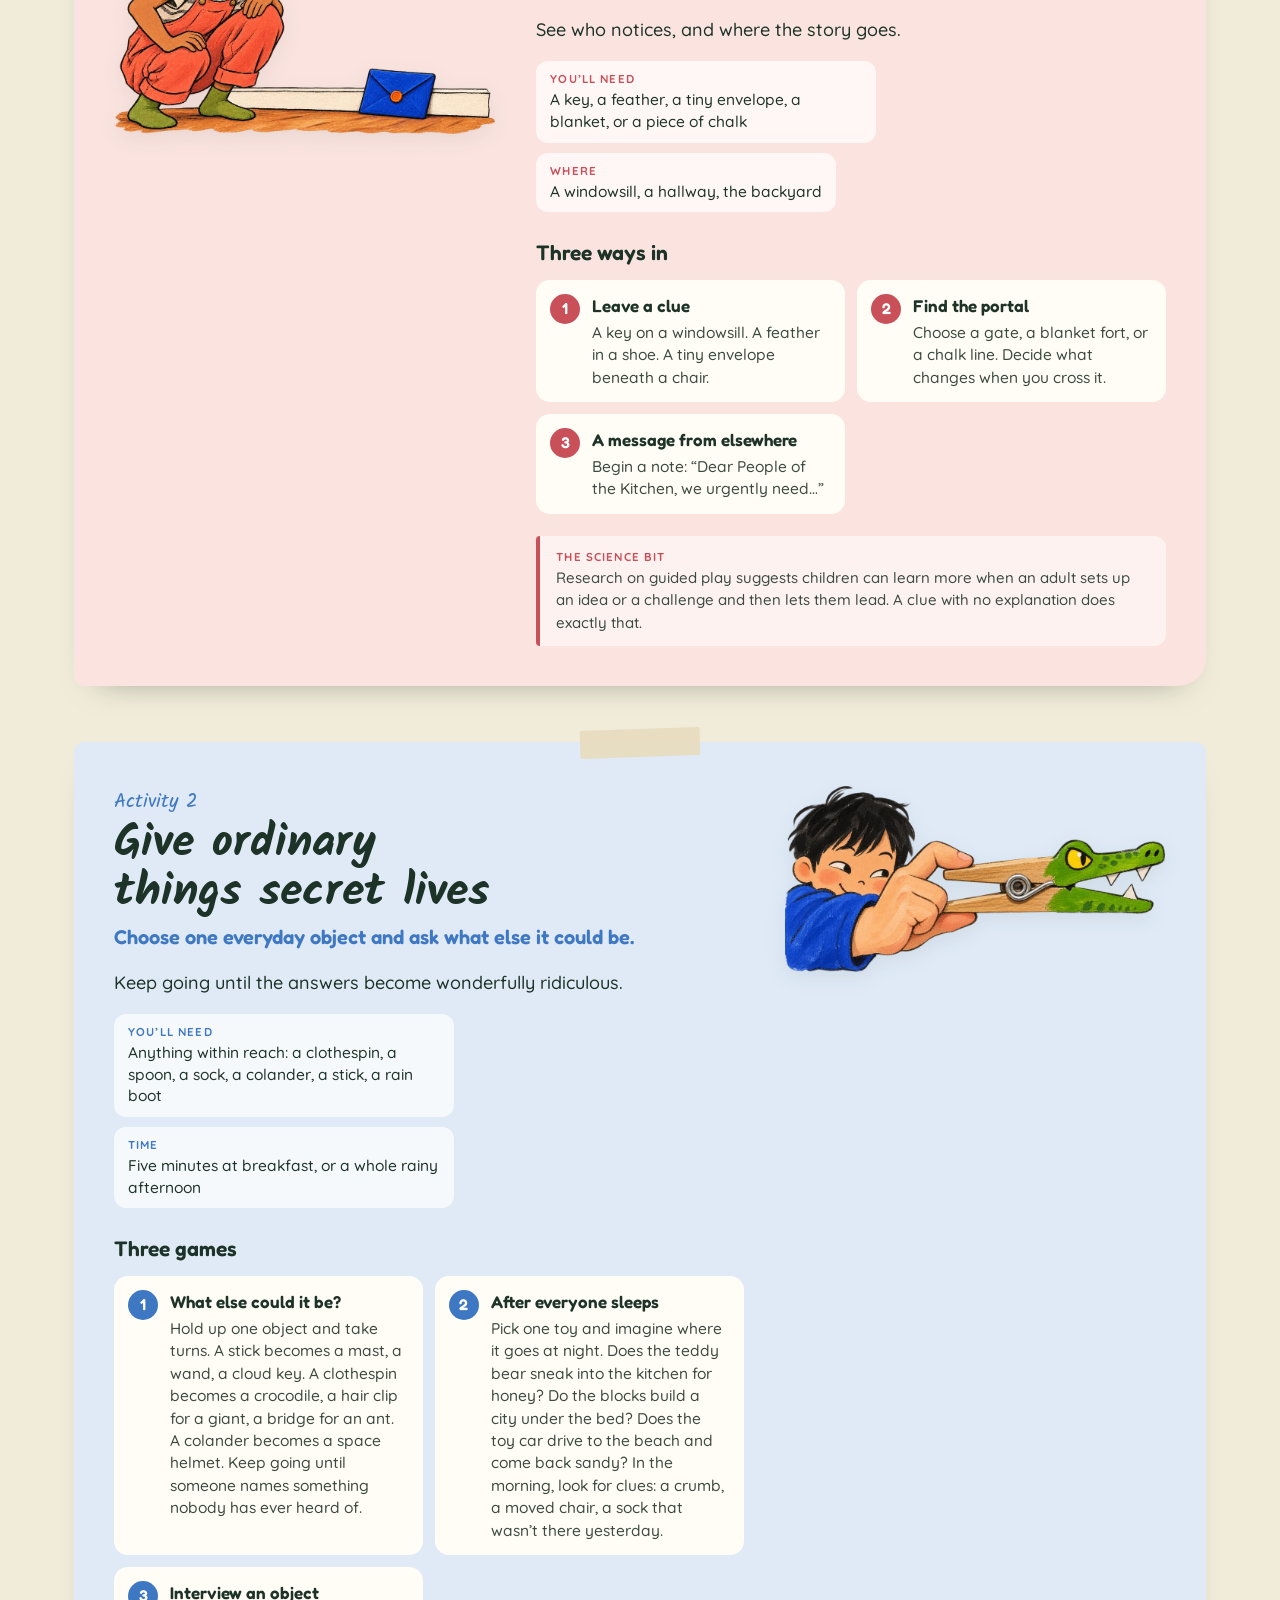
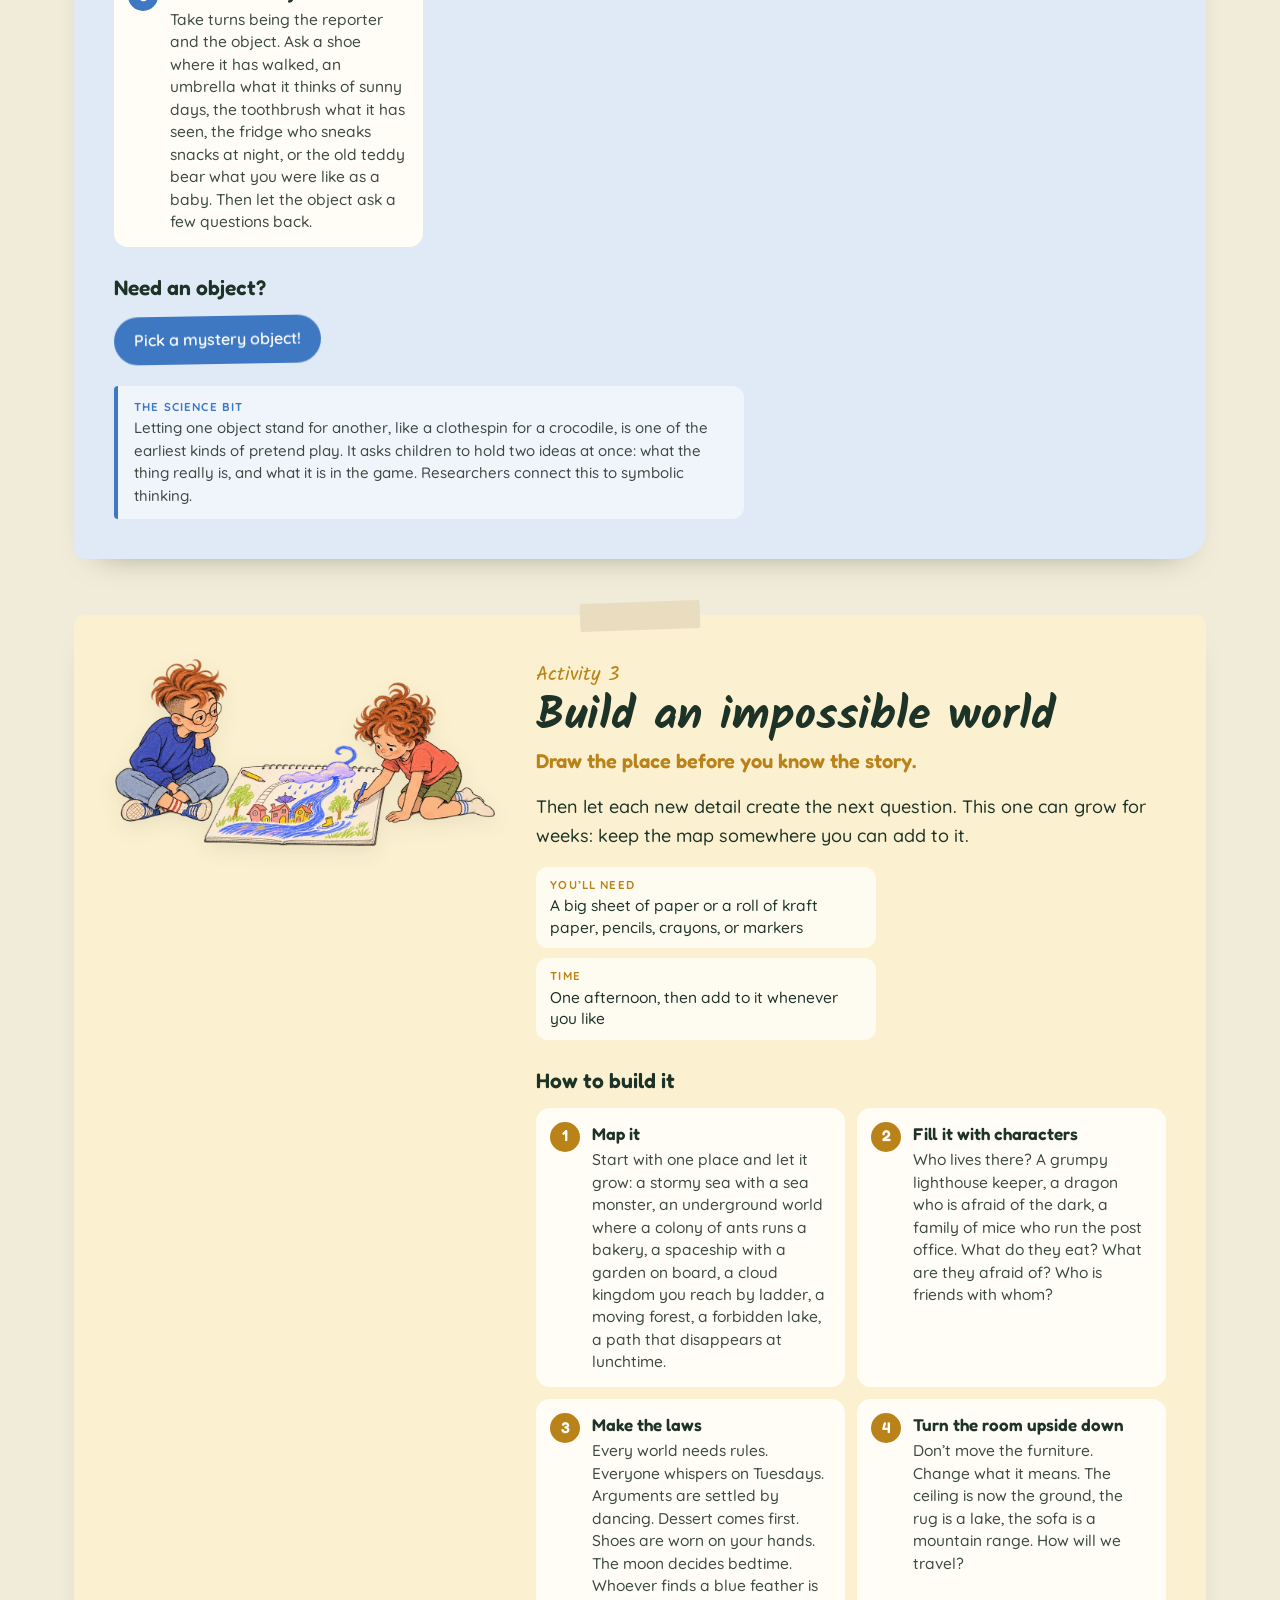
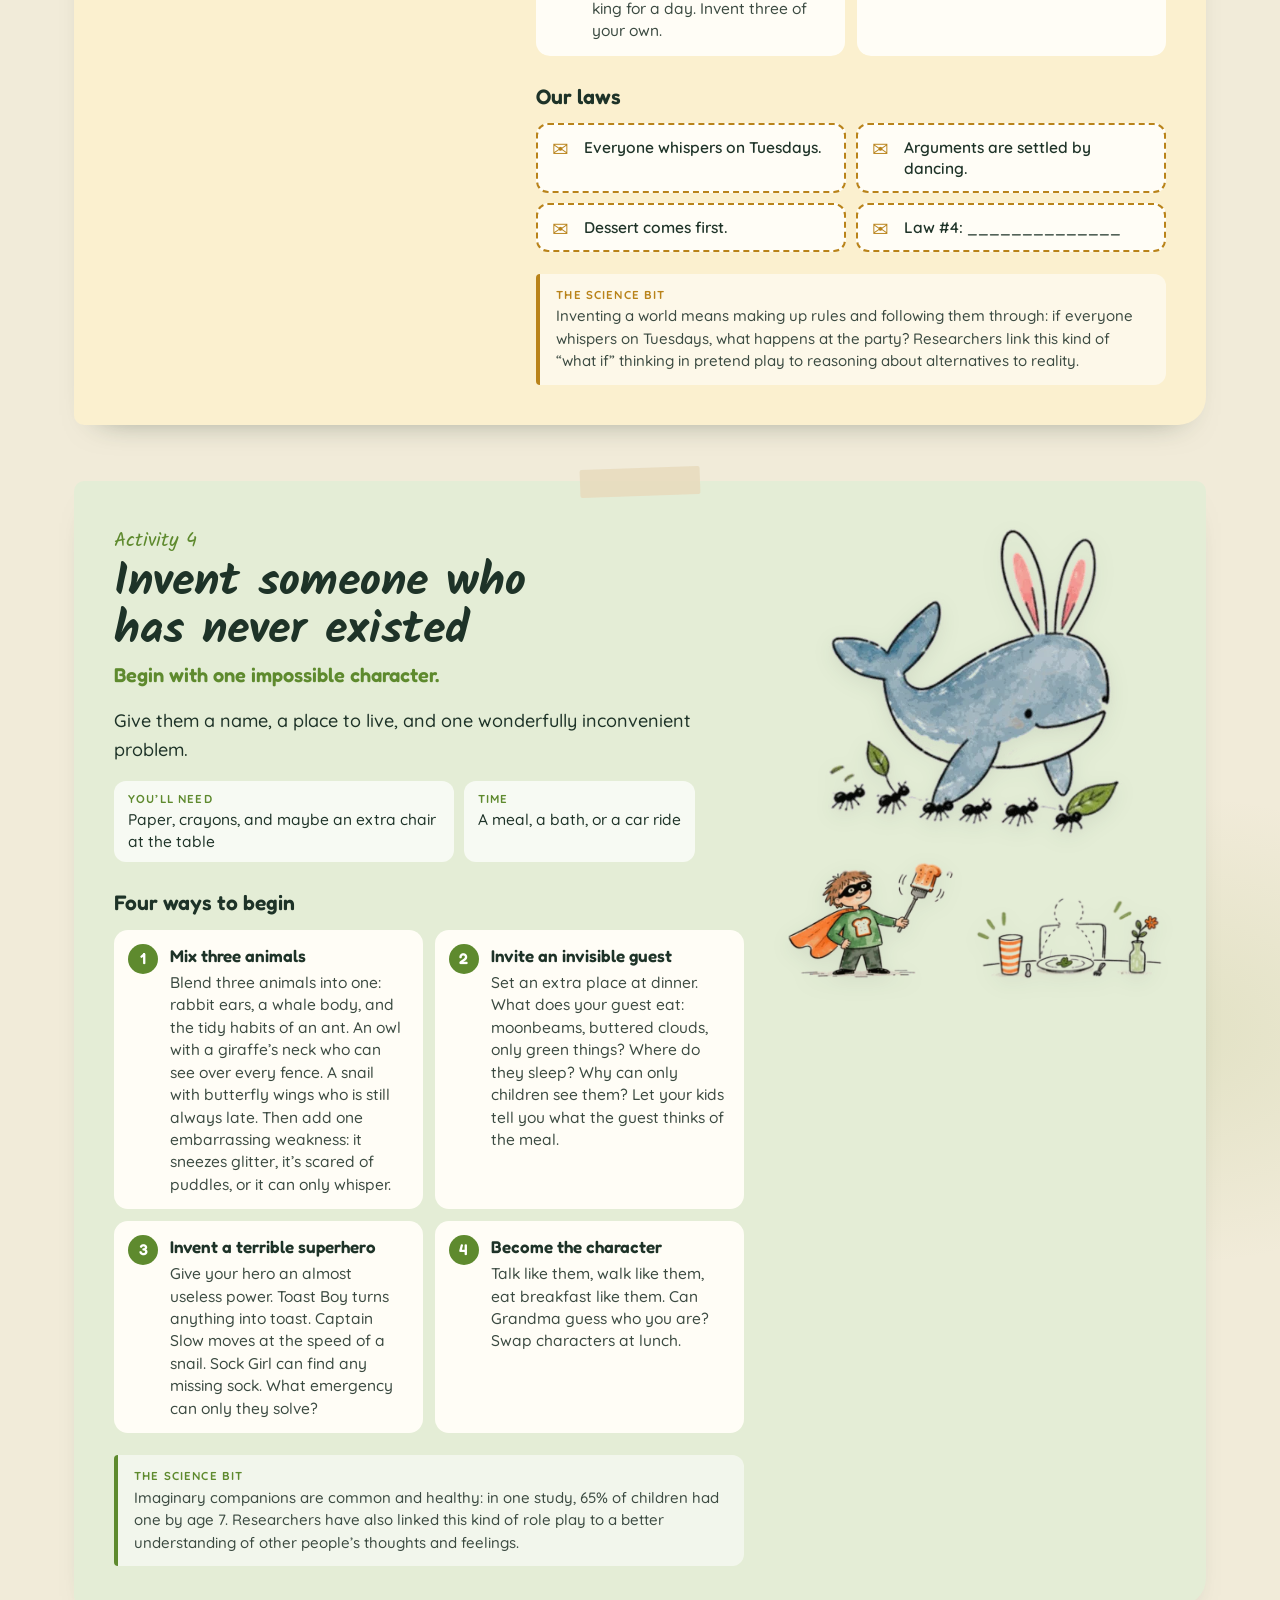
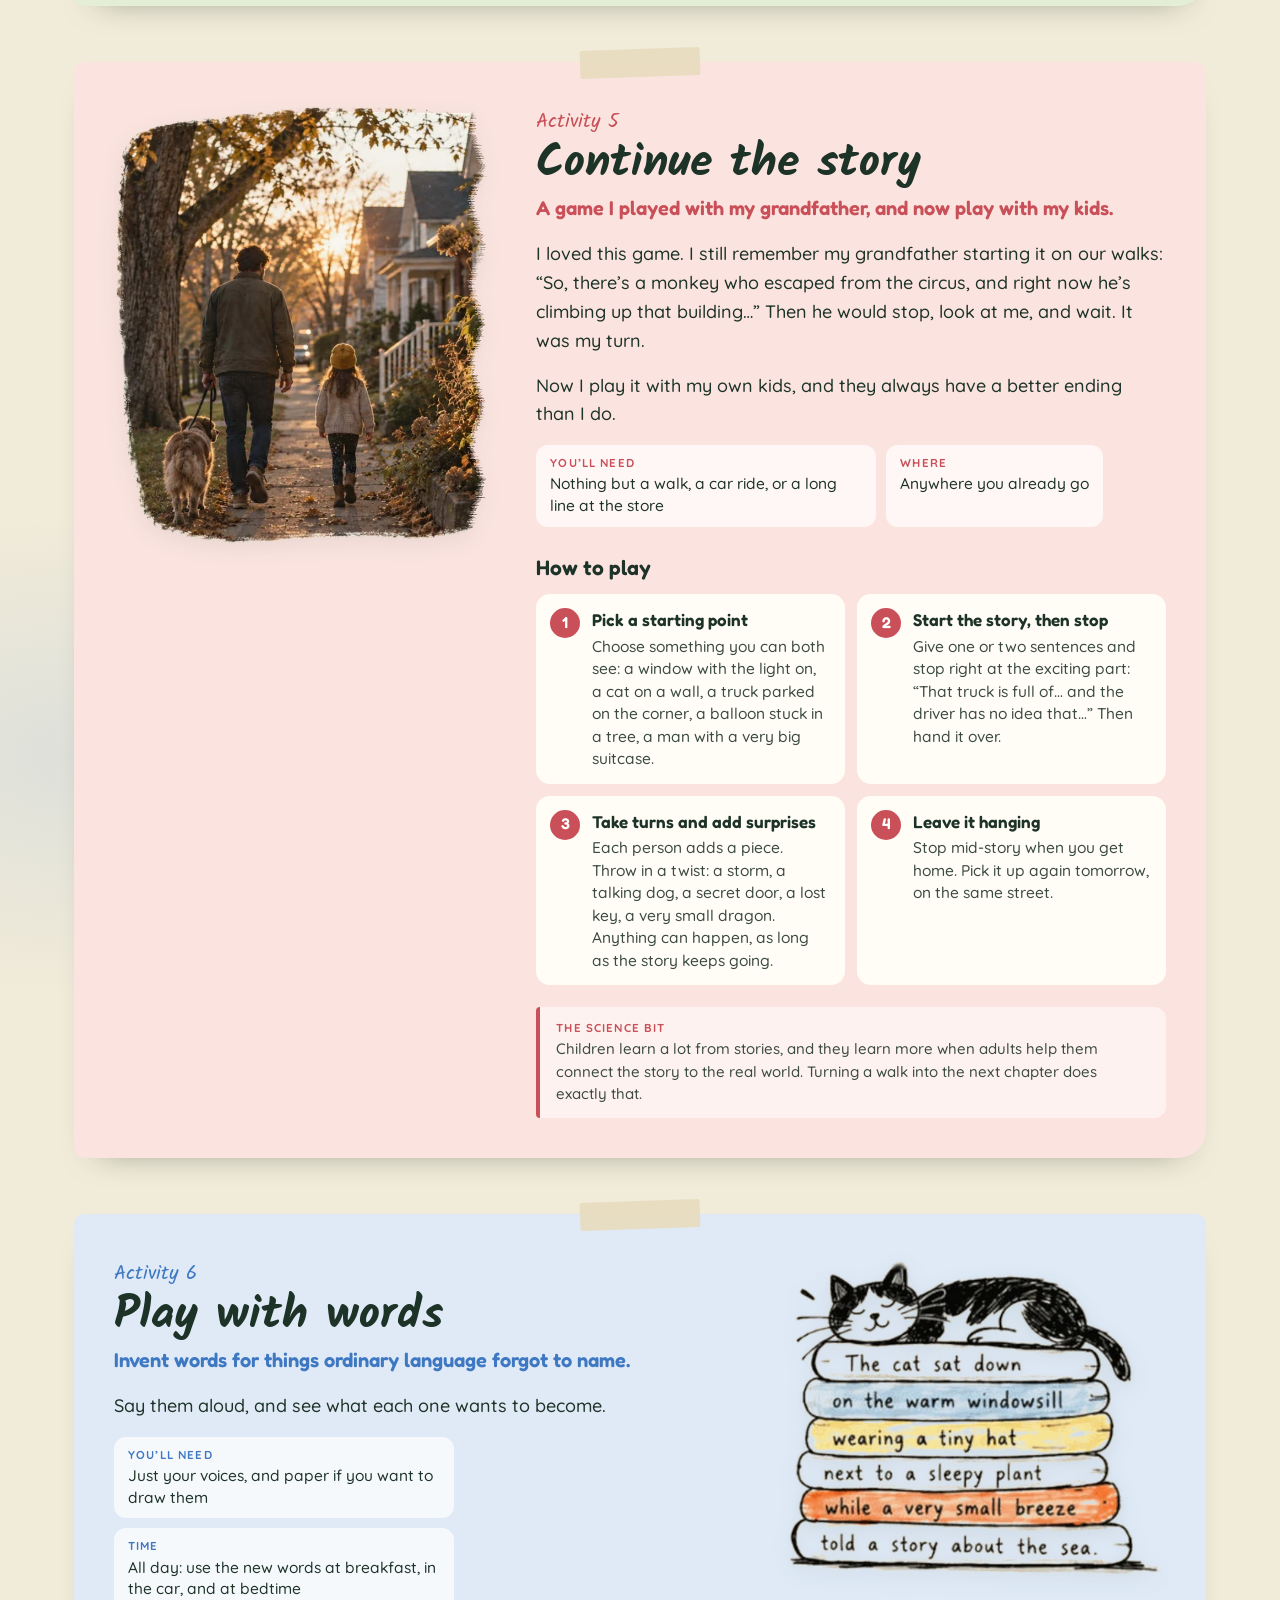
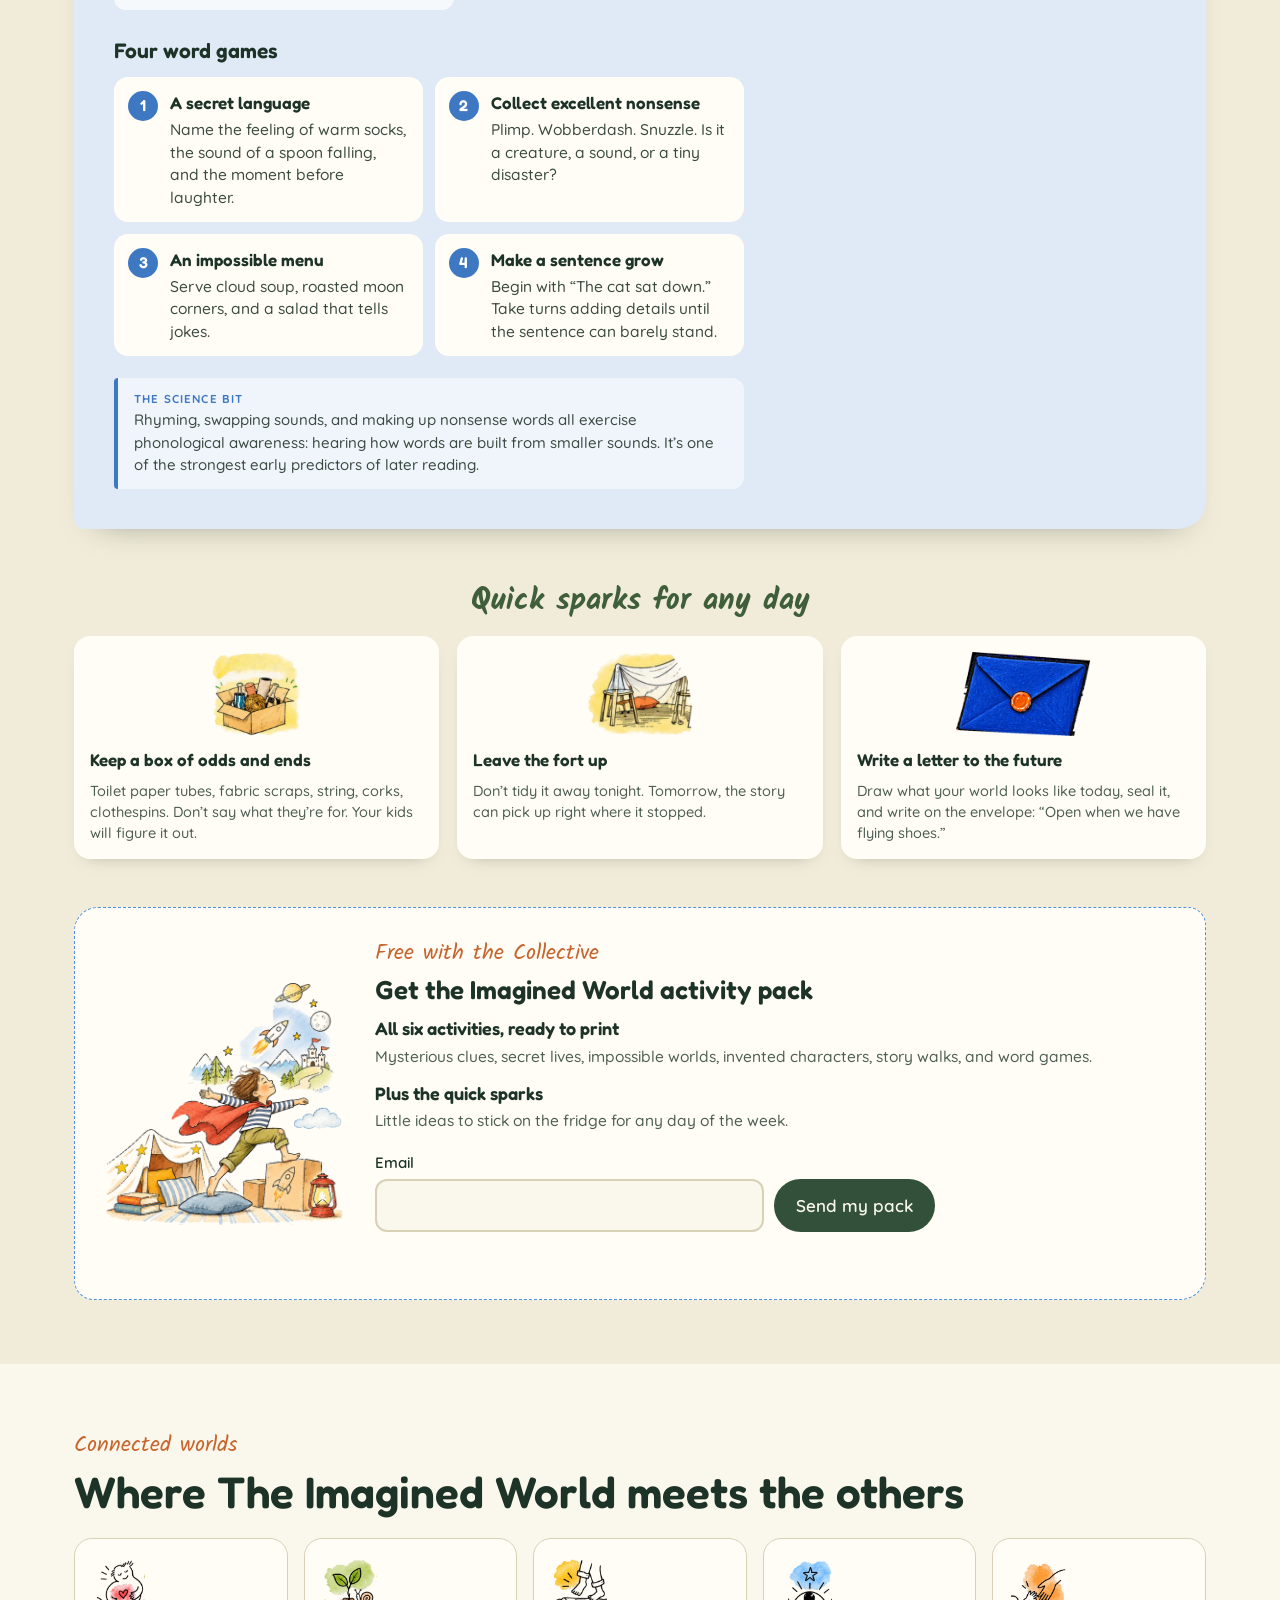
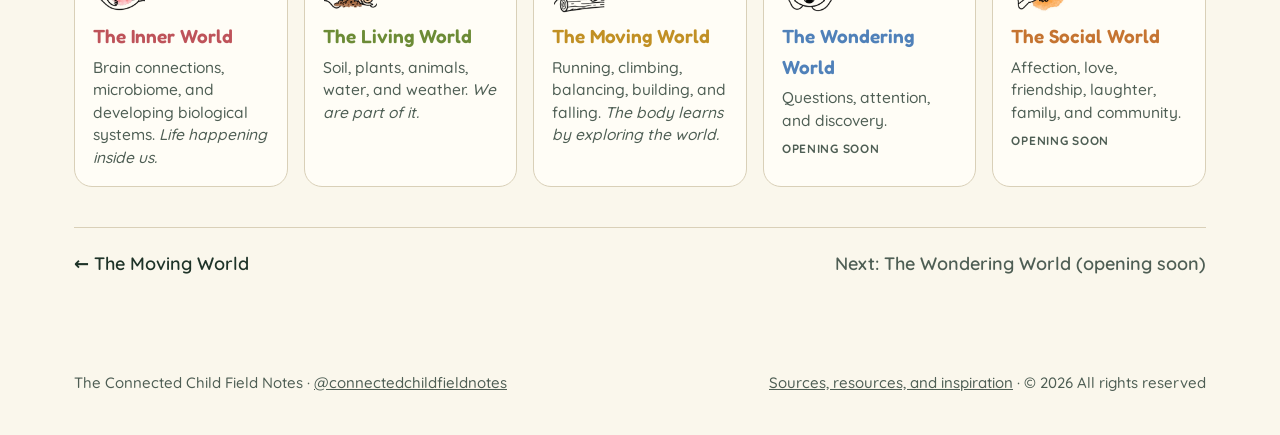
==== commit 035a86b2: "Link Instagram in header and footer on every page Co-Authored-By: Claude Opus 5.5 <noreply@anthropic" ====
--- a/imagined-world.html
+++ b/imagined-world.html
@@ -61,6 +61,7 @@
     <a href="index.html#worlds">The six worlds</a>
     <a href="index.html#why">Why we made this</a>
     <a href="sources.html">Sources</a>
+    <a href="https://www.instagram.com/connectedchildfieldnotes/" target="_blank" rel="noopener">Instagram</a>
     <a class="pill" href="index.html#signup">Join the Collective</a>
   </nav>
 </header>
@@ -266,7 +267,7 @@
 
 <footer>
   <div class="wrap">
-    <span>The Connected Child Field Notes</span>
+    <span>The Connected Child Field Notes · <a href="https://www.instagram.com/connectedchildfieldnotes/" target="_blank" rel="noopener">@connectedchildfieldnotes</a></span>
     <span><a href="sources.html">Sources, resources, and inspiration</a> · © 2026 All rights reserved</span>
   </div>
 </footer>
